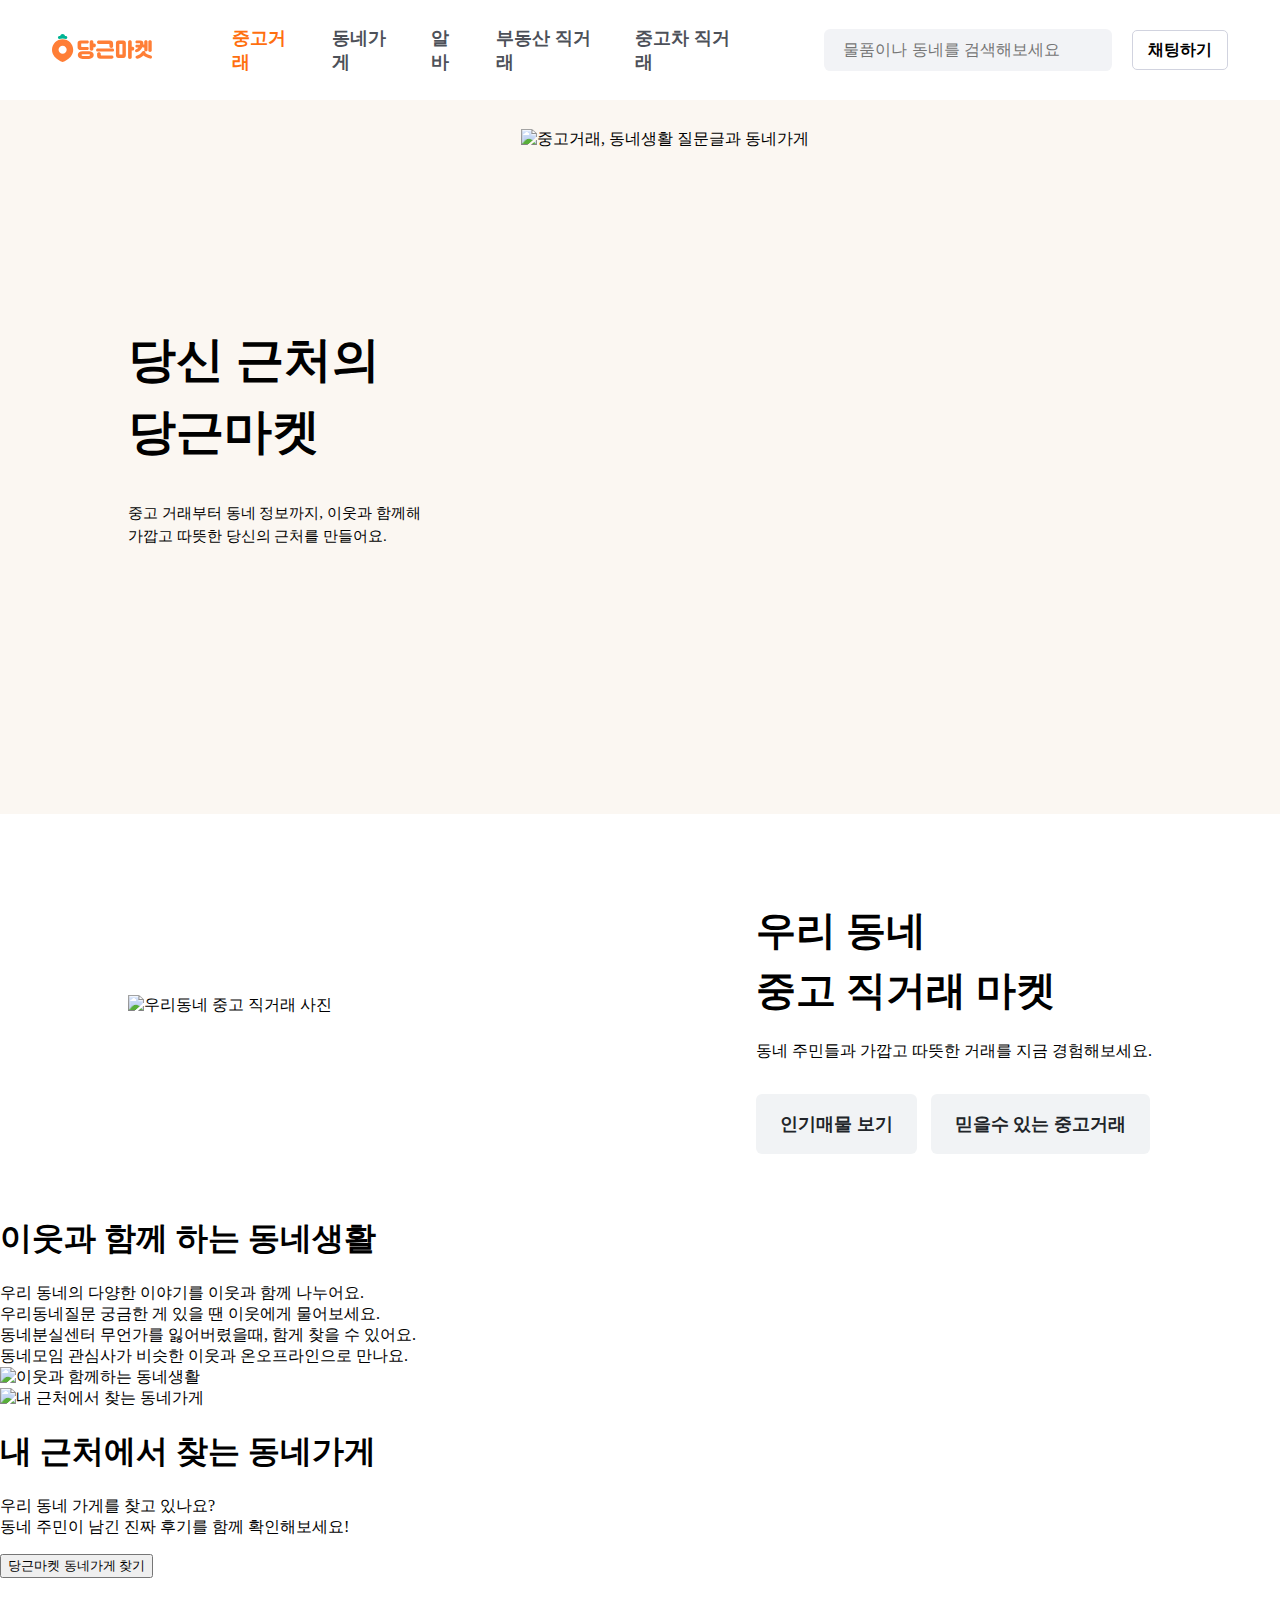
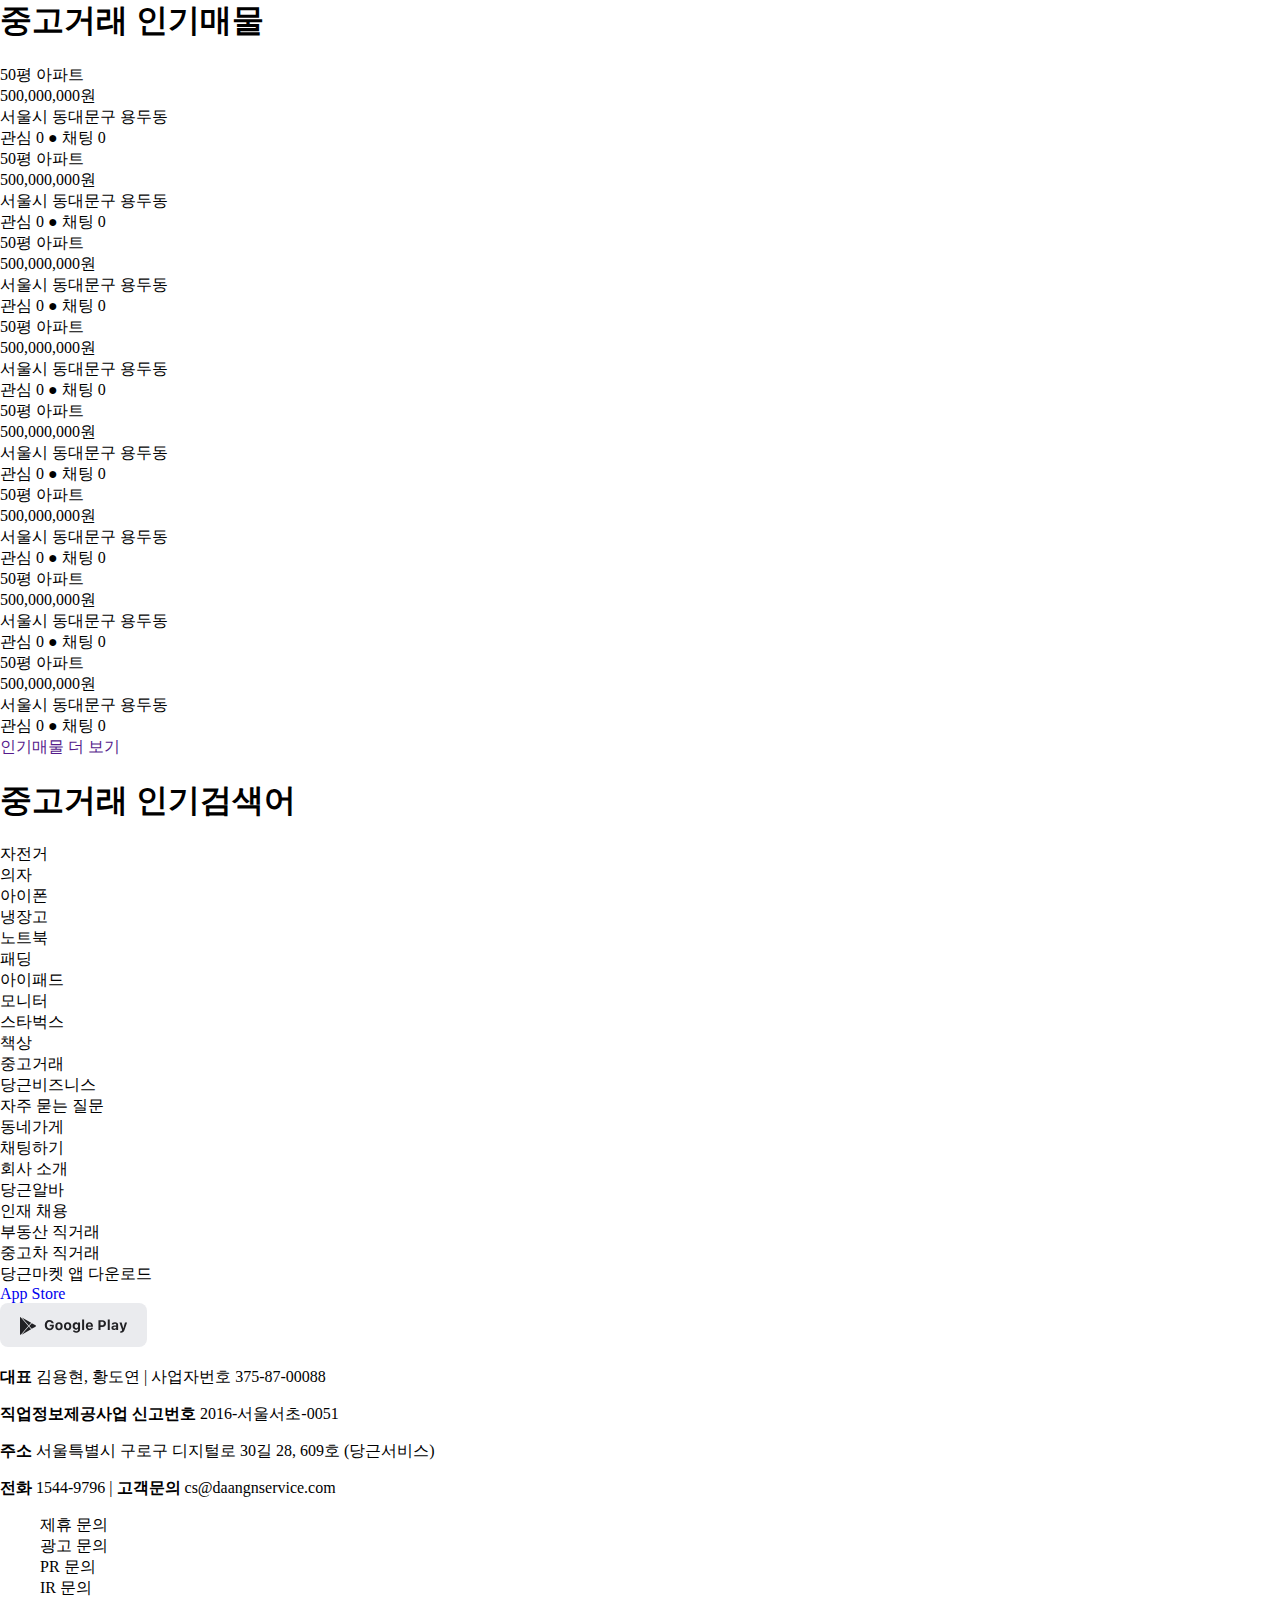
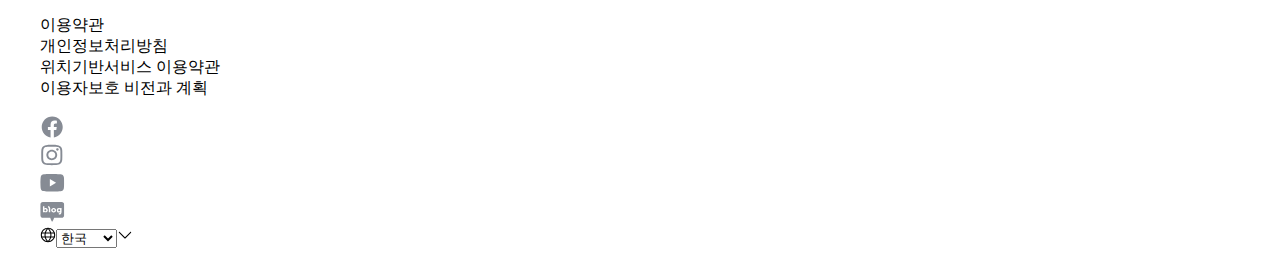
==== index.html @ e79197f7 "feat: revise header / add section 1,2" ====
<!DOCTYPE html>
<html lang="ko">
  <head>
    <meta charset="UTF-8" />
    <meta http-equiv="X-UA-Compatible" content="IE=edge" />
    <meta name="viewport" content="width=device-width, initial-scale=1.0" />
    <link rel="stylesheet" href="./style.css" />
    <link
      href="https://cdn.jsdelivr.net/npm/reset-css@5.0.1/reset.min.css"
      rel="stylesheet"
    />
    <script type="module" src="./main.js"></script>
    <title>Document</title>
  </head>
  <body>
    <!-- Header -->
    <header class="header">
      <div class="header__inner">
        <div class="header__left">
          <div class="header__logo">
            <a href="https://www.daangn.com/" class="main__logo">
              <svg
                width="100"
                height="28"
                viewBox="0 0 100 28"
                fill="none"
                xmlns="http://www.w3.org/2000/svg"
              >
                <path
                  d="M10.6241 5.1897C4.76013 5.1897 0 9.94831 0 15.8104C0 18.2759 0.845096 20.5345 2.24209 22.3276C2.34557 22.4655 2.4663 22.6035 2.56978 22.7414C2.74225 22.9311 2.89747 23.1207 3.08719 23.3104L3.10443 23.3276C5.13956 25.4828 7.70934 27.1207 10.6068 28C13.5043 27.1207 16.0741 25.4828 18.1092 23.3276L18.1264 23.3104C18.2989 23.1207 18.4714 22.9311 18.6439 22.7414C18.7646 22.6035 18.8681 22.4655 18.9715 22.3276C20.3685 20.5345 21.2136 18.2759 21.2136 15.8104C21.2309 9.93107 16.488 5.1897 10.6241 5.1897ZM10.6241 19.8621C8.38197 19.8621 6.57105 18.0518 6.57105 15.8104C6.57105 13.569 8.38197 11.7587 10.6241 11.7587C12.8662 11.7587 14.6771 13.569 14.6771 15.8104C14.6771 18.0518 12.8662 19.8621 10.6241 19.8621Z"
                  fill="#FF7E36"
                ></path>
                <path
                  d="M14.0743 4.96552C14.7814 4.81035 15.2988 4.18965 15.2988 3.44827C15.2988 2.58621 14.5917 1.87931 13.7293 1.87931C13.4879 1.87931 13.2637 1.93104 13.0567 2.03449C12.8325 0.879318 11.8322 0 10.6076 0C9.38312 0 8.3828 0.879318 8.1586 2.03449C7.95163 1.93104 7.72742 1.87931 7.48597 1.87931C6.62363 1.87931 5.9165 2.58621 5.9165 3.44827C5.9165 4.18965 6.45116 4.81035 7.14103 4.96552C8.22758 4.58621 9.38312 4.37931 10.5904 4.37931C11.7977 4.37931 12.9877 4.58621 14.0743 4.96552Z"
                  fill="#00B493"
                ></path>
                <path
                  d="M28.8191 15.9481H35.3211C36.1317 15.9481 36.7699 15.4654 36.7699 14.4654C36.7699 13.4654 36.1317 12.9826 35.3211 12.9826H29.6642C29.371 12.9826 29.1985 12.8102 29.1985 12.5344V9.98264C29.1985 9.70678 29.371 9.53437 29.6642 9.53437H35.3211C36.1317 9.53437 36.7699 9.0516 36.7699 8.0516C36.7699 7.0516 36.1317 6.56885 35.3211 6.56885H28.8191C26.6115 6.56885 25.5767 7.5516 25.5767 9.39643V13.1378C25.5767 14.9826 26.6115 15.9481 28.8191 15.9481Z"
                  fill="#FF7E36"
                ></path>
                <path
                  d="M36.9594 17.1379H30.5608C27.6806 17.1379 25.7834 18.7241 25.7834 21.0517C25.7834 23.3276 27.6806 24.9138 30.5608 24.9138H36.9594C39.8396 24.9138 41.754 23.3276 41.754 21.0517C41.754 18.7414 39.8396 17.1379 36.9594 17.1379ZM36.9594 21.9138H30.5608C29.8537 21.9138 29.4743 21.5345 29.4743 21.0517C29.4743 20.5345 29.8537 20.1379 30.5608 20.1379H36.9594C37.6665 20.1379 38.0632 20.5345 38.0632 21.0517C38.0632 21.5345 37.6493 21.9138 36.9594 21.9138Z"
                  fill="#FF7E36"
                ></path>
                <path
                  d="M42.3754 9.60339H41.3578V7.65512C41.3578 6.81029 40.6162 6.17236 39.5469 6.17236C38.4776 6.17236 37.7188 6.81029 37.7188 7.65512V15.2068C37.7188 16.0517 38.4776 16.6896 39.5469 16.6896C40.6162 16.6896 41.3578 16.0517 41.3578 15.2068V13.1551H42.3754C43.2032 13.1551 43.8586 12.431 43.8586 11.3965C43.8586 10.3965 43.2032 9.60339 42.3754 9.60339Z"
                  fill="#FF7E36"
                ></path>
                <path
                  d="M60.5189 17.6206H45.6693C44.807 17.6206 44.0999 17.0516 44.0999 15.9999C44.0999 15.0171 44.807 14.4137 45.6693 14.4137H60.5189C61.3812 14.4137 62.0883 15.0344 62.0883 15.9999C62.0883 17.0344 61.3812 17.6206 60.5189 17.6206ZM57.4662 12.3964V10.4654C57.4662 10.1206 57.2764 9.93092 56.9833 9.93092H46.6869C45.79 9.93092 45.0312 9.36194 45.0312 8.27574C45.0312 7.24125 45.79 6.56885 46.6869 6.56885H57.7766C59.9842 6.56885 61.1052 7.70678 61.1052 9.72402V12.3964C61.1052 13.2413 60.3636 13.8792 59.2943 13.8792C58.225 13.8792 57.4662 13.2413 57.4662 12.3964ZM48.7565 19.7068V20.9826C48.7565 21.2413 48.9462 21.4137 49.2394 21.4137H59.829C60.7258 21.4137 61.4847 21.9999 61.4847 23.0688C61.4847 24.1033 60.7258 24.724 59.829 24.724H48.4633C46.273 24.724 45.1002 23.793 45.1002 21.8102V19.7068C45.1002 18.8619 45.8418 18.224 46.9111 18.224C47.9804 18.224 48.7565 18.8619 48.7565 19.7068Z"
                  fill="#FF7E36"
                ></path>
                <path
                  d="M63.9343 21.362V9.12063C63.9343 7.44822 64.7794 6.56891 66.5214 6.56891H71.2642C73.0062 6.56891 73.8513 7.43098 73.8513 9.12063V21.362C73.8513 23.0344 73.0062 23.9137 71.2642 23.9137H66.5214C64.7967 23.9137 63.9343 23.0517 63.9343 21.362ZM70.4364 20.2068V10.293C70.4364 10.0517 70.3157 9.91373 70.0914 9.91373H67.7114C67.5044 9.91373 67.3664 10.0689 67.3664 10.293V20.2068C67.3664 20.4482 67.4872 20.5861 67.7114 20.5861H70.0914C70.3157 20.5861 70.4364 20.431 70.4364 20.2068ZM76.0934 23.3448V7.75856C76.0934 6.86201 76.8522 6.17236 77.9215 6.17236C78.9908 6.17236 79.7324 6.87925 79.7324 7.75856V12.862H80.75C81.5779 12.862 82.2332 13.6551 82.2332 14.6379C82.2332 15.7068 81.5779 16.4482 80.75 16.4482H79.7324V23.3448C79.7324 24.2413 78.9908 24.931 77.9215 24.931C76.8522 24.931 76.0934 24.2413 76.0934 23.3448Z"
                  fill="#FF7E36"
                ></path>
                <path
                  d="M91.5291 10.4136H92.2707V7.60331C92.2707 6.79296 92.9261 6.24124 93.9264 6.24124C94.9267 6.24124 95.5476 6.79296 95.5476 7.60331V15.9826C95.5476 16.793 94.9267 17.3447 93.9264 17.3447C92.9261 17.3447 92.2707 16.793 92.2707 15.9826V13.5171H91.5291C91.1324 13.5171 90.7702 13.3274 90.5288 12.9654C89.5285 15.1723 87.7693 16.9481 85.3202 18.0343C84.5269 18.3792 83.6818 18.155 83.2333 17.4136C82.7849 16.6723 83.0781 15.7067 83.768 15.4136C84.8718 14.9309 85.7859 14.2757 86.493 13.4309H84.7166C84.0439 13.4309 83.4403 13.0343 83.4403 12.1378C83.4403 11.3102 84.0267 10.8447 84.7166 10.8447H87.8383C87.9245 10.5343 88.0107 10.1895 88.0452 9.82744C88.0797 9.55158 87.9417 9.36193 87.683 9.36193H84.8201C84.0095 9.36193 83.4403 8.89641 83.4403 7.96537C83.4403 7.06882 84.0095 6.53434 84.8201 6.53434H88.3039C90.615 6.53434 91.6843 7.63779 91.3394 10.1205C91.3221 10.2068 91.3221 10.3102 91.3049 10.3964C91.3739 10.4137 91.4428 10.4136 91.5291 10.4136ZM98.0311 24.6033C95.8236 24.1378 93.1848 22.9309 91.4773 21.5516C89.8906 23.1205 87.7693 24.2757 85.5272 24.7067C84.7683 24.8619 83.8715 24.4998 83.5955 23.5688C83.3368 22.6723 83.7852 21.8619 84.5958 21.655C87.0449 21.0171 89.08 19.6033 90.0976 17.7067C90.408 17.1378 91.2704 16.7585 92.2362 17.0516C93.2538 17.3619 93.6677 18.3274 93.3572 18.9998L93.34 19.0343C94.7542 20.2067 96.8584 21.1205 98.928 21.5688C99.7213 21.7412 100.187 22.5516 99.9283 23.4654C99.6696 24.3792 98.8073 24.7585 98.0311 24.6033ZM96.3409 16.5688V7.5171C96.3409 6.70676 97.0136 6.15503 98.0484 6.15503C99.066 6.15503 99.7213 6.70676 99.7213 7.5171V16.5688C99.7213 17.3792 99.066 17.9309 98.0484 17.9309C97.0308 17.9309 96.3409 17.3792 96.3409 16.5688Z"
                  fill="#FF7E36"
                ></path>
              </svg>
            </a>
          </div>
          <nav class="header__menu">
            <ul class="nav__list">
              <li class="nav__item">
                <a href="https://www.daangn.com/" class="nav__link orange"
                  >중고거래</a
                >
              </li>
              <li class="nav__item">
                <a
                  href="https://www.daangn.com/kr/nearby-stores/"
                  class="nav__link"
                  >동네가게</a
                >
              </li>
              <li class="nav__item">
                <a href="https://www.daangn.com/kr/jobs/" class="nav__link"
                  >알바</a
                >
              </li>
              <li class="nav__item">
                <a href="https://www.daangn.com/kr/realty/" class="nav__link"
                  >부동산 직거래</a
                >
              </li>
              <li class="nav__item">
                <a href="https://www.daangn.com/kr/car/" class="nav__link"
                  >중고차 직거래</a
                >
              </li>
            </ul>
          </nav>
        </div>
        <div class="header__right">
          <!-- 모바일 버튼-->
          <button class="m__btn__search" type="button">
            <svg
              width="24"
              height="24"
              viewBox="0 0 24 24"
              fill="none"
              xmlns="http://www.w3.org/2000/svg"
            >
              <path
                fill-rule="evenodd"
                clip-rule="evenodd"
                d="M3.5999 10.5C3.5999 6.68926 6.68914 3.60002 10.4999 3.60002C14.3107 3.60002 17.3999 6.68926 17.3999 10.5C17.3999 14.3108 14.3107 17.4 10.4999 17.4C6.68914 17.4 3.5999 14.3108 3.5999 10.5ZM10.4999 2.40002C6.0264 2.40002 2.3999 6.02652 2.3999 10.5C2.3999 14.9735 6.0264 18.6 10.4999 18.6C12.5207 18.6 14.3687 17.86 15.7876 16.6362L20.5756 21.4243C20.81 21.6586 21.1899 21.6586 21.4242 21.4243C21.6585 21.19 21.6585 20.8101 21.4242 20.5758L16.6361 15.7877C17.8599 14.3688 18.5999 12.5208 18.5999 10.5C18.5999 6.02652 14.9734 2.40002 10.4999 2.40002Z"
                fill="#212124"
              ></path>
            </svg>
          </button>
          <button class="m__btn__more" type="button">
            <svg
              width="24"
              height="24"
              viewBox="0 0 24 24"
              fill="none"
              xmlns="http://www.w3.org/2000/svg"
            >
              <path
                fill-rule="evenodd"
                clip-rule="evenodd"
                d="M3 5.00002C3 4.66865 3.26863 4.40002 3.6 4.40002H20.4C20.7314 4.40002 21 4.66865 21 5.00002C21 5.3314 20.7314 5.60002 20.4 5.60002H3.6C3.26863 5.60002 3 5.3314 3 5.00002Z"
                fill="#212124"
              ></path>
              <path
                fill-rule="evenodd"
                clip-rule="evenodd"
                d="M3 12C3 11.6687 3.26863 11.4 3.6 11.4H20.4C20.7314 11.4 21 11.6687 21 12C21 12.3314 20.7314 12.6 20.4 12.6H3.6C3.26863 12.6 3 12.3314 3 12Z"
                fill="#212124"
              ></path>
              <path
                fill-rule="evenodd"
                clip-rule="evenodd"
                d="M3 19C3 18.6687 3.26863 18.4 3.6 18.4H20.4C20.7314 18.4 21 18.6687 21 19C21 19.3314 20.7314 19.6 20.4 19.6H3.6C3.26863 19.6 3 19.3314 3 19Z"
                fill="#212124"
              ></path>
            </svg>
          </button>

          <input
            type="text"
            class="search__text"
            placeholder="물품이나 동네를 검색해보세요"
          />
          <button type="button" class="btn__chat">채팅하기</button>
        </div>
      </div>
    </header>

    <!-- Section -->
    <section class="section__top">
      <div class="top__inner">
        <h1 class="top__title">
          당신 근처의
          <br />
          당근마켓
        </h1>
        <p class="top__text">
          중고 거래부터 동네 정보까지, 이웃과 함께해
          <br />
          가깝고 따뜻한 당신의 근처를 만들어요.
        </p>

        <img
          srcset="
            https://d1unjqcospf8gs.cloudfront.net/assets/home/main/3x/image-top-d6869a79bc4cb58ea59aa5a408decfdf4a4ba60ac639837081da12861083cdbb.webp
          "
          class="top__img"
          alt="중고거래, 동네생활 질문글과 동네가게"
          src="https://d1unjqcospf8gs.cloudfront.net/assets/home/main/3x/image-top-68ba12f0da7b5af9a574ed92ca8b3a9c0068db176b566dd374ee50359693358b.png"
        />
      </div>
    </section>
    <section class="section__middle1">
      <div class="middle1__inner">
        <div class="middle1__photo">
          <img
            srcset="
              https://d1unjqcospf8gs.cloudfront.net/assets/home/main/3x/image-1-cc678e9a217b96f5cb459f7f0684f5ba67706f9889801618b8cf879fbc2c0ea7.webp
            "
            class="middle1__img"
            alt="우리동네 중고 직거래 사진"
            src="https://d1unjqcospf8gs.cloudfront.net/assets/home/main/3x/image-1-39ac203e8922f615aa3843337871cb654b81269e872494128bf08236157c5f6a.png"
          />
        </div>
        <div class="middle1__content">
          <h1 class="middle1__title">
            우리 동네
            <br />
            중고 직거래 마켓
          </h1>
          <p class="middle1__text">
            동네 주민들과 가깝고 따뜻한 거래를 지금 경험해보세요.
          </p>
          <div class="middle1__btns">
            <a
              href="https://www.daangn.com/hot_articles"
              class="btn__popular"
              type="button"
              >인기매물 보기</a
            >
            <a
              href="https://www.daangn.com/trust"
              class="btn__trust"
              type="button"
            >
              믿을수 있는 중고거래
            </a>
          </div>
        </div>
      </div>
    </section>
    <section class="section_middle2">
      <div class="text">
        <h1>이웃과 함께 하는 동네생활</h1>
        <span>우리 동네의 다양한 이야기를 이웃과 함께 나누어요.</span>
        <div class="story">
          <nav class="story_list">
            <li>
              <div class="icon-story icon-story-01"></div>
              <span class="title">우리동네질문</span>
              <span class="main">궁금한 게 있을 땐 이웃에게 물어보세요.</span>
            </li>
            <li>
              <div class="icon-story icon-story-02"></div>
              <span class="title">동네분실센터</span>
              <span class="main"
                >무언가를 잃어버렸을때, 함게 찾을 수 있어요.</span
              >
            </li>
            <li>
              <div class="icon-story icon-story-03"></div>
              <span class="title">동네모임</span>
              <span class="main"
                >관심사가 비슷한 이웃과 온오프라인으로 만나요.</span
              >
            </li>
          </nav>
        </div>
      </div>
      <div class="photo">
        <img
          srcset="
            https://d1unjqcospf8gs.cloudfront.net/assets/home/main/3x/image-2-91a2286453bdf82dea16a7f0ee4ceb9dd325eae0e5a2a9967ba72c344bf8f2fc.webp
          "
          class="home-main-image-02"
          loading="lazy"
          alt="이웃과 함께하는 동네생활"
          src="https://d1unjqcospf8gs.cloudfront.net/assets/home/main/3x/image-2-f286322ab98acedf914a05bf77e84c67dcb897c8ccb543e66f6afea9d366d06d.png"
        />
      </div>
    </section>
    <section class="section_bottom">
      <div class="photo">
        <img
          srcset="
            https://d1unjqcospf8gs.cloudfront.net/assets/home/main/3x/image-3-5fd6fb61d603ab919a45566b2ea6b505c83a93ec218f34ddcd5cb482543e2317.webp
          "
          class="home-main-image-03"
          loading="lazy"
          alt="내 근처에서 찾는 동네가게"
          src="https://d1unjqcospf8gs.cloudfront.net/assets/home/main/3x/image-3-0c8b631ac2294ac5a3b3e7a3a5580c3e68a3303ad2aded1e84aa57a2e1442786.png"
        />
      </div>
      <div class="text">
        <h1>내 근처에서 찾는 동네가게</h1>
        <p>
          우리 동네 가게를 찾고 있나요?<br />
          동네 주민이 남긴 진짜 후기를 함께 확인해보세요!
        </p>
        <button class="search_market">당근마켓 동네가게 찾기</button>
      </div>
    </section>
    <section class="fav_item">
      <h1>중고거래 인기매물</h1>
      <div class="items">
        <article class="item">
          <div class="photo"></div>
          <div class="title">50평 아파트</div>
          <div class="price">500,000,000원</div>
          <div class="loation">서울시 동대문구 용두동</div>
          <div class="emotion">
            <span>관심 0 ● 채팅 0</span>
          </div>
        </article>
        <article class="item">
          <div class="photo"></div>
          <div class="title">50평 아파트</div>
          <div class="price">500,000,000원</div>
          <div class="loation">서울시 동대문구 용두동</div>
          <div class="emotion">
            <span>관심 0 ● 채팅 0</span>
          </div>
        </article>
        <article class="item">
          <div class="photo"></div>
          <div class="title">50평 아파트</div>
          <div class="price">500,000,000원</div>
          <div class="loation">서울시 동대문구 용두동</div>
          <div class="emotion">
            <span>관심 0 ● 채팅 0</span>
          </div>
        </article>
        <article class="item">
          <div class="photo"></div>
          <div class="title">50평 아파트</div>
          <div class="price">500,000,000원</div>
          <div class="loation">서울시 동대문구 용두동</div>
          <div class="emotion">
            <span>관심 0 ● 채팅 0</span>
          </div>
        </article>
        <article class="item">
          <div class="photo"></div>
          <div class="title">50평 아파트</div>
          <div class="price">500,000,000원</div>
          <div class="loation">서울시 동대문구 용두동</div>
          <div class="emotion">
            <span>관심 0 ● 채팅 0</span>
          </div>
        </article>
        <article class="item">
          <div class="photo"></div>
          <div class="title">50평 아파트</div>
          <div class="price">500,000,000원</div>
          <div class="loation">서울시 동대문구 용두동</div>
          <div class="emotion">
            <span>관심 0 ● 채팅 0</span>
          </div>
        </article>
        <article class="item">
          <div class="photo"></div>
          <div class="title">50평 아파트</div>
          <div class="price">500,000,000원</div>
          <div class="loation">서울시 동대문구 용두동</div>
          <div class="emotion">
            <span>관심 0 ● 채팅 0</span>
          </div>
        </article>
        <article class="item">
          <div class="photo"></div>
          <div class="title">50평 아파트</div>
          <div class="price">500,000,000원</div>
          <div class="loation">서울시 동대문구 용두동</div>
          <div class="emotion">
            <span>관심 0 ● 채팅 0</span>
          </div>
        </article>
      </div>
      <a href="">인기매물 더 보기</a>
    </section>
    <section class="fav_search">
      <h1>중고거래 인기검색어</h1>
      <nav>
        <li>자전거</li>
        <li>의자</li>
        <li>아이폰</li>
        <li>냉장고</li>
        <li>노트북</li>
        <li>패딩</li>
        <li>아이패드</li>
        <li>모니터</li>
        <li>스타벅스</li>
        <li>책상</li>
      </nav>
    </section>

    <footer class="etce">
      <div class="othermenus">
        <nav class="menu">
          <li>중고거래</li>
          <li>당근비즈니스</li>
          <li>자주 묻는 질문</li>
          <li>동네가게</li>
          <li>채팅하기</li>
          <li>회사 소개</li>
          <li>당근알바</li>
          <li>인재 채용</li>
          <li>부동산 직거래</li>
          <li>중고차 직거래</li>
        </nav>
      </div>
      <div class="download">
        <span>당근마켓 앱 다운로드</span>
        <div class="download_logo">
          <a
            class="ac-gf-directory-column-section-link"
            href="/kr/app-store/"
            data-analytics-title="app store"
            >App&nbsp;Store</a
          >
          <a
            href="https://play.google.com/store/apps/details?id=com.towneers.www&amp;hl=ko"
            target="_blank"
            class="_1trxeqs4 _1trxeqso"
          >
            <div class="_1trxeqs8">
              <svg
                width="147"
                height="44"
                viewBox="0 0 147 44"
                fill="none"
                xmlns="http://www.w3.org/2000/svg"
              >
                <rect width="147" height="44" rx="8" fill="#EAEBEE"></rect>
                <path
                  d="M44.756 22.044V22.058C44.756 25.278 46.562 27.252 49.488 27.252C52.19 27.252 53.87 25.614 53.87 22.996V21.736H49.726V23.248H51.854V23.43C51.812 24.676 50.874 25.502 49.53 25.502C47.892 25.502 46.87 24.186 46.87 22.044V22.03C46.87 19.93 47.85 18.628 49.446 18.628C50.594 18.628 51.434 19.216 51.714 20.196L51.728 20.266H53.786L53.772 20.196C53.478 18.222 51.77 16.878 49.446 16.878C46.576 16.878 44.756 18.88 44.756 22.044ZM55.2667 23.22V23.234C55.2667 25.684 56.6667 27.154 58.9767 27.154C61.3007 27.154 62.6867 25.698 62.6867 23.234V23.22C62.6867 20.798 61.2727 19.314 58.9767 19.314C56.6807 19.314 55.2667 20.798 55.2667 23.22ZM57.3107 23.234V23.22C57.3107 21.75 57.9127 20.868 58.9767 20.868C60.0267 20.868 60.6427 21.75 60.6427 23.22V23.234C60.6427 24.718 60.0407 25.586 58.9767 25.586C57.9127 25.586 57.3107 24.718 57.3107 23.234ZM63.9484 23.22V23.234C63.9484 25.684 65.3484 27.154 67.6584 27.154C69.9824 27.154 71.3684 25.698 71.3684 23.234V23.22C71.3684 20.798 69.9544 19.314 67.6584 19.314C65.3624 19.314 63.9484 20.798 63.9484 23.22ZM65.9924 23.234V23.22C65.9924 21.75 66.5944 20.868 67.6584 20.868C68.7084 20.868 69.3244 21.75 69.3244 23.22V23.234C69.3244 24.718 68.7224 25.586 67.6584 25.586C66.5944 25.586 65.9924 24.718 65.9924 23.234ZM72.616 23.052V23.066C72.616 25.208 73.778 26.678 75.668 26.678C76.718 26.678 77.516 26.244 77.922 25.446H78.048V26.846C78.048 27.728 77.432 28.218 76.368 28.218C75.472 28.218 74.954 27.924 74.842 27.49V27.462H72.868V27.49C73.022 28.778 74.24 29.646 76.326 29.646C78.594 29.646 80.036 28.526 80.036 26.762V19.468H78.048V20.7H77.95C77.544 19.86 76.732 19.356 75.71 19.356C73.778 19.356 72.616 20.84 72.616 23.052ZM74.66 23.066V23.052C74.66 21.806 75.276 20.966 76.354 20.966C77.418 20.966 78.076 21.806 78.076 23.052V23.066C78.076 24.298 77.432 25.138 76.354 25.138C75.262 25.138 74.66 24.298 74.66 23.066ZM82.1148 16.598V27H84.1168V16.598H82.1148ZM89.4917 27.154C91.6897 27.154 92.6557 25.88 92.8937 24.942L92.9077 24.872H91.0457L91.0317 24.914C90.8917 25.208 90.4017 25.67 89.5337 25.67C88.4697 25.67 87.8117 24.942 87.7837 23.71H92.9637V23.094C92.9637 20.812 91.6057 19.314 89.4077 19.314C87.2097 19.314 85.8097 20.84 85.8097 23.234V23.248C85.8097 25.656 87.1957 27.154 89.4917 27.154ZM87.8117 22.464C87.9237 21.4 88.5677 20.812 89.4357 20.812C90.3037 20.812 90.9337 21.372 91.0457 22.464H87.8117ZM102.53 17.13H98.4556V27H100.528V23.892H102.53C104.602 23.892 106.002 22.548 106.002 20.518V20.504C106.002 18.474 104.602 17.13 102.53 17.13ZM100.528 22.282V18.768H102.026C103.202 18.768 103.902 19.384 103.902 20.518V20.532C103.902 21.652 103.202 22.282 102.026 22.282H100.528ZM107.763 16.598V27H109.765V16.598H107.763ZM113.88 27.112C114.86 27.112 115.658 26.692 116.036 26.006H116.162V27H118.136V21.862C118.136 20.252 117.002 19.314 115 19.314C113.11 19.314 111.864 20.182 111.71 21.498V21.568H113.544L113.558 21.54C113.726 21.092 114.174 20.84 114.902 20.84C115.714 20.84 116.162 21.204 116.162 21.862V22.478L114.342 22.59C112.466 22.702 111.43 23.486 111.43 24.844V24.858C111.43 26.23 112.438 27.112 113.88 27.112ZM113.376 24.732V24.718C113.376 24.172 113.782 23.85 114.65 23.794L116.162 23.71V24.256C116.162 25.054 115.476 25.656 114.552 25.656C113.852 25.656 113.376 25.306 113.376 24.732ZM121.662 19.468H119.464L122.11 27L122.04 27.294C121.9 27.882 121.494 28.148 120.78 28.148C120.598 28.148 120.402 28.148 120.262 28.134V29.632C120.5 29.646 120.752 29.66 120.976 29.66C122.838 29.66 123.832 28.988 124.504 26.986L127.066 19.468H124.952L123.384 25.18H123.244L121.662 19.468Z"
                  fill="#212124"
                ></path>
                <path
                  fill-rule="evenodd"
                  clip-rule="evenodd"
                  d="M20.5227 32C20.2061 31.9138 20 31.596 20 31.1044V14.8742C20 14.4188 20.1745 14.1117 20.4511 14L28.3418 23.0448L20.5227 32ZM21.6089 31.6555L31.1069 26.2143L28.7935 23.5626L21.6089 31.6555ZM31.1723 19.8032L21.8067 14.4366L28.8072 22.5119L31.1723 19.8032ZM31.8077 20.1673L35.4766 22.2696C36.1713 22.6677 36.1776 23.3093 35.4766 23.7109L31.7149 25.866L29.2613 23.0357L31.8077 20.1673Z"
                  fill="#212124"
                ></path>
              </svg></div
          ></a>
        </div>
      </div>
    </footer>
    <footer class="info">
      <div class="company_info">
        <div class="tel">
          <p>
            <b>대표</b>
            김용현, 황도연 | 사업자번호 375-87-00088
          </p>
          <p>
            <b>직업정보제공사업 신고번호</b>
            2016-서울서초-0051
          </p>
          <p>
            <b>주소</b>
            서울특별시 구로구 디지털로 30길 28, 609호 (당근서비스)
          </p>
          <p>
            <b>전화</b>
            1544-9796 |
            <b>고객문의</b>
            cs@daangnservice.com
          </p>
        </div>
        <ul class="question">
          <li>제휴 문의</li>
          <li>광고 문의</li>
          <li>PR 문의</li>
          <li>IR 문의</li>
        </ul>
        <ul class="law">
          <li>이용약관</li>
          <li>개인정보처리방침</li>
          <li>위치기반서비스 이용약관</li>
          <li>이용자보호 비전과 계획</li>
        </ul>
      </div>
      <div class="icon">
        <ul class="logo_icon">
          <li>
            <a
              aria-label="facebook"
              href="https://www.facebook.com/daangn"
              target="_blank"
              class="_1trxeqsl _1trxeqso"
              ><svg
                width="25"
                height="24"
                viewBox="0 0 25 24"
                fill="none"
                xmlns="http://www.w3.org/2000/svg"
              >
                <path
                  d="M22.7158 12.0458C22.7158 6.21012 18.0165 1.48242 12.2158 1.48242C6.41515 1.48242 1.71582 6.21012 1.71582 12.0458C1.71582 17.3181 5.55649 21.689 10.5732 22.4824V15.0974H7.90382V12.0458H10.5732V9.71716C10.5732 7.06928 12.1412 5.60918 14.5398 5.60918C15.6878 5.60918 16.8918 5.81575 16.8918 5.81575V8.412H15.5665C14.2645 8.412 13.8538 9.22421 13.8538 10.0599V12.0411H16.7658L16.2992 15.0927H13.8538V22.473C18.8752 21.6843 22.7158 17.3181 22.7158 12.0458Z"
                  fill="#868B94"
                ></path></svg
            ></a>
          </li>
          <li>
            <a
              aria-label="instagram"
              href="https://www.instagram.com/daangnmarket/"
              target="_blank"
              class="_1trxeqsl _1trxeqso"
              ><svg
                width="25"
                height="24"
                viewBox="0 0 25 24"
                fill="none"
                xmlns="http://www.w3.org/2000/svg"
              >
                <path
                  d="M11.7928 3.67695C14.6079 3.67695 14.9413 3.68727 16.053 3.73611C17.081 3.78129 17.6392 3.94668 18.0107 4.08567C18.5028 4.26984 18.854 4.48988 19.223 4.84513C19.5919 5.20037 19.8204 5.53861 20.0116 6.01245C20.156 6.37024 20.3277 6.9078 20.3746 7.8976C20.4253 8.96817 20.4361 9.28924 20.4361 12.0001C20.4361 14.7109 20.4253 15.0319 20.3746 16.1025C20.3277 17.0923 20.156 17.6299 20.0116 17.9877C19.8204 18.4615 19.5919 18.7997 19.223 19.155C18.854 19.5102 18.5028 19.7303 18.0107 19.9144C17.6392 20.0534 17.081 20.2188 16.053 20.264C14.9415 20.3128 14.6081 20.3232 11.7928 20.3232C8.97759 20.3232 8.64417 20.3128 7.53264 20.264C6.50472 20.2188 5.94648 20.0534 5.57498 19.9144C5.08287 19.7303 4.73162 19.5102 4.36271 19.155C3.99381 18.7997 3.76531 18.4615 3.57409 17.9877C3.42971 17.6299 3.25796 17.0923 3.21105 16.1025C3.16032 15.0319 3.14961 14.7109 3.14961 12.0001C3.14961 9.28924 3.16032 8.96817 3.21105 7.89764C3.25796 6.9078 3.42971 6.37024 3.57409 6.01245C3.76531 5.53861 3.99381 5.20037 4.36271 4.84513C4.73162 4.48988 5.08287 4.26984 5.57498 4.08567C5.94648 3.94668 6.50472 3.78129 7.5326 3.73611C8.64434 3.68727 8.97776 3.67695 11.7928 3.67695ZM11.7928 1.84766C8.92955 1.84766 8.57056 1.85934 7.44605 1.90875C6.32384 1.95808 5.55749 2.12968 4.88684 2.38066C4.19356 2.64011 3.60561 2.98726 3.0195 3.55166C2.43339 4.11606 2.0729 4.68223 1.80347 5.34984C1.54282 5.99565 1.36463 6.73362 1.3134 7.81426C1.26209 8.89708 1.25 9.24282 1.25 12.0001C1.25 14.7573 1.26209 15.103 1.3134 16.1859C1.36463 17.2665 1.54282 18.0045 1.80347 18.6503C2.0729 19.3178 2.43339 19.8841 3.0195 20.4485C3.60561 21.0129 4.19356 21.36 4.88684 21.6195C5.55749 21.8704 6.32384 22.042 7.44605 22.0914C8.57056 22.1408 8.92955 22.1524 11.7928 22.1524C14.6561 22.1524 15.0152 22.1408 16.1396 22.0914C17.2618 22.042 18.0282 21.8704 18.6988 21.6195C19.3921 21.36 19.9801 21.0129 20.5662 20.4485C21.1523 19.8841 21.5128 19.3179 21.7822 18.6503C22.0428 18.0045 22.221 17.2665 22.2723 16.1859C22.3236 15.103 22.3357 14.7573 22.3357 12.0001C22.3357 9.24282 22.3236 8.89708 22.2723 7.81426C22.221 6.73362 22.0428 5.99565 21.7822 5.34984C21.5128 4.68223 21.1523 4.11606 20.5662 3.55166C19.9801 2.98726 19.3921 2.64011 18.6988 2.38066C18.0282 2.12968 17.2618 1.95808 16.1396 1.90875C15.0152 1.85934 14.6561 1.84766 11.7928 1.84766ZM11.7928 6.78666C8.80283 6.78666 6.37892 9.12079 6.37892 12.0001C6.37892 14.8793 8.80283 17.2135 11.7928 17.2135C14.7828 17.2135 17.2068 14.8793 17.2068 12.0001C17.2068 9.12079 14.7828 6.78666 11.7928 6.78666ZM11.7928 15.3842C9.85196 15.3842 8.27853 13.869 8.27853 12.0001C8.27853 10.1311 9.85196 8.61591 11.7928 8.61591C13.7337 8.61591 15.3071 10.1311 15.3071 12.0001C15.3071 13.869 13.7337 15.3842 11.7928 15.3842ZM18.6858 6.58068C18.6858 7.25353 18.1194 7.79899 17.4206 7.79899C16.7219 7.79899 16.1555 7.25353 16.1555 6.58068C16.1555 5.90784 16.7219 5.36242 17.4206 5.36242C18.1194 5.36242 18.6858 5.90784 18.6858 6.58068Z"
                  fill="#868B94"
                ></path></svg
            ></a>
          </li>

          <li>
            <a
              aria-label="youtube"
              href="https://www.youtube.com/channel/UC8tsBsQBuF7QybxgLmStihA"
              target="_blank"
              class="_1trxeqsl _1trxeqso"
              ><svg
                width="25"
                height="24"
                viewBox="0 0 25 24"
                fill="none"
                xmlns="http://www.w3.org/2000/svg"
              >
                <g clip-path="url(#clip0_1492_32246)">
                  <path
                    fill-rule="evenodd"
                    clip-rule="evenodd"
                    d="M21.6404 3.5339C22.6684 3.82139 23.4789 4.66332 23.7557 5.73112C24.2697 7.68193 24.2499 11.7478 24.2499 11.7478C24.2499 11.7478 24.2499 15.7932 23.7557 17.744C23.4789 18.8118 22.6684 19.6537 21.6404 19.9412C19.7623 20.4545 12.2499 20.4545 12.2499 20.4545C12.2499 20.4545 4.75739 20.4545 2.85954 19.9206C1.83154 19.6332 1.021 18.7912 0.744232 17.7234C0.25 15.7932 0.25 11.7273 0.25 11.7273C0.25 11.7273 0.25 7.68193 0.744232 5.73112C1.021 4.66332 1.85131 3.80086 2.85954 3.51337C4.73763 3 12.2499 3 12.2499 3C12.2499 3 19.7623 3 21.6404 3.5339ZM9.85784 7.99009L16.1049 11.7274L9.85784 15.4647V7.99009Z"
                    fill="#868B94"
                  ></path>
                </g>
                <defs>
                  <clipPath id="clip0_1492_32246">
                    <rect
                      width="24"
                      height="24"
                      fill="white"
                      transform="translate(0.25)"
                    ></rect>
                  </clipPath>
                </defs></svg
            ></a>
          </li>
          <li>
            <a
              aria-label="blog"
              href="https://blog.naver.com/daangn"
              target="_blank"
              class="_1trxeqsl _1trxeqso"
              ><svg
                width="25"
                height="24"
                viewBox="0 0 25 24"
                fill="none"
                xmlns="http://www.w3.org/2000/svg"
              >
                <g clip-path="url(#clip0_1492_32254)">
                  <path
                    fill-rule="evenodd"
                    clip-rule="evenodd"
                    d="M2.86619 3H21.6338C23.0736 3 24.2515 4.17222 24.25 5.60362V16.1668C24.25 17.5982 23.0736 18.7704 21.6338 18.7704H14.2351C14.2351 18.7704 12.6961 22.6376 12.1768 22.6376C11.6588 22.6376 10.2353 18.7704 10.2353 18.7704H2.86619C1.42788 18.7704 0.25 17.5982 0.25 16.1668V5.60362C0.25 4.17222 1.42788 3 2.86619 3ZM5.66291 13.3438C6.2844 13.3438 6.85411 13.1685 7.22552 12.7518C7.59842 12.335 7.78191 11.9404 7.78191 11.2512C7.78191 10.6179 7.54959 10.0451 7.23292 9.67987C6.91477 9.31318 6.38355 8.99509 5.87303 9.01276C5.2767 9.03191 4.77062 9.14236 4.38885 9.46633H4.37109V7.12779H2.96237V13.2436H4.37109V12.9462H4.38885C4.6922 13.1759 5.10209 13.3438 5.66291 13.3438ZM8.81329 13.2893H10.2501V9.55175C10.1332 7.12337 8.11929 7.00115 8.11929 7.00115V8.51649C8.11929 8.51649 8.81329 8.63135 8.81329 9.50462V13.2893ZM15.3612 12.8622C15.5935 12.6472 15.7681 12.4028 15.8894 12.1289C16.0093 11.8564 16.0685 11.5663 16.0714 11.2585C16.0714 10.9507 16.0108 10.6606 15.8909 10.3867C15.7696 10.1128 15.595 9.86836 15.3626 9.65336C15.1333 9.4413 14.8714 9.27784 14.5754 9.16444C14.278 9.05105 13.9658 8.99509 13.6358 8.99509C13.3117 8.99509 13.0039 9.05105 12.7109 9.16444C12.4179 9.27784 12.156 9.43983 11.9237 9.65336C11.6855 9.8772 11.5064 10.1246 11.3836 10.3956C11.2608 10.6665 11.2001 10.9552 11.2001 11.2585C11.2001 11.5619 11.2608 11.8505 11.3821 12.12C11.5049 12.391 11.684 12.6384 11.9222 12.8622C12.1531 13.0743 12.415 13.2378 12.7095 13.3511C13.0024 13.4645 13.3102 13.522 13.6343 13.522C13.9643 13.522 14.278 13.4645 14.5739 13.3511C14.8714 13.2378 15.1333 13.0743 15.3612 12.8622ZM20.8525 14.921C21.3349 14.4659 21.5391 13.8106 21.5391 12.7371V9.0378H20.1393V9.37503H20.1215C19.7812 9.06578 19.4334 8.93324 18.88 8.93324C18.2629 8.93324 17.7228 9.13794 17.3455 9.57678C16.9667 10.0142 16.7773 10.6076 16.7773 11.3528C16.7773 12.0184 16.946 12.5486 17.2863 12.9447C17.6252 13.3408 18.1268 13.5529 18.7054 13.5529C19.3298 13.5529 19.7989 13.3924 20.12 12.9506H20.1378V13.2348C20.1393 13.9741 19.3506 14.3496 18.7779 14.2922V15.4025C19.4645 15.4997 20.2798 15.4614 20.8525 14.921ZM12.9462 10.5489C13.1356 10.356 13.365 10.2603 13.6328 10.2603C13.9051 10.2603 14.1374 10.356 14.3313 10.5489C14.5251 10.7418 14.6213 10.976 14.6213 11.2499C14.6213 11.5238 14.5251 11.7579 14.3313 11.9508C14.1374 12.1423 13.9051 12.2395 13.6328 12.2395C13.365 12.2395 13.1356 12.1438 12.9462 11.9508C12.7568 11.7579 12.6606 11.5252 12.6606 11.2499C12.6606 10.976 12.7553 10.7418 12.9462 10.5489ZM4.64057 10.5577C4.82998 10.3662 5.05934 10.269 5.32717 10.269C5.59945 10.269 5.83177 10.3648 6.02561 10.5577C6.21946 10.7506 6.31564 10.9847 6.31564 11.2587C6.31564 11.534 6.21946 11.7667 6.02561 11.9596C5.83177 12.1525 5.59945 12.2497 5.32717 12.2497C5.05934 12.2497 4.83146 12.1525 4.64057 11.9596C4.44968 11.7667 4.35498 11.5326 4.35498 11.2587C4.35498 10.9847 4.44968 10.7506 4.64057 10.5577ZM19.1714 10.269C18.9036 10.269 18.6742 10.3662 18.4833 10.5577C18.2939 10.7506 18.1978 10.9847 18.1978 11.2587C18.1978 11.5326 18.2939 11.7667 18.4833 11.9596C18.6742 12.1525 18.9036 12.2497 19.1714 12.2497C19.4422 12.2497 19.676 12.1525 19.8699 11.9596C20.0637 11.7667 20.1599 11.534 20.1599 11.2587C20.1599 10.9847 20.0622 10.7506 19.8699 10.5577C19.676 10.3648 19.4437 10.269 19.1714 10.269Z"
                    fill="#868B94"
                  ></path>
                </g>
                <defs>
                  <clipPath id="clip0_1492_32254">
                    <rect
                      width="24"
                      height="24"
                      fill="white"
                      transform="translate(0.25)"
                    ></rect>
                  </clipPath>
                </defs></svg
            ></a>
          </li>
          <li>
            <label class="_1trxeqsm" for="label-select-nation"
              ><svg
                viewBox="0 0 24 24"
                fill="none"
                xmlns="http://www.w3.org/2000/svg"
                data-karrot-ui-icon="true"
                width="16"
                height="16"
              >
                <path
                  fill-rule="evenodd"
                  clip-rule="evenodd"
                  d="M12 2.8002C6.91893 2.8002 2.79995 6.91918 2.79995 12.0002C2.79995 17.0812 6.91893 21.2002 12 21.2002C17.081 21.2002 21.2 17.0812 21.2 12.0002C21.2 6.91918 17.081 2.8002 12 2.8002ZM1.19995 12.0002C1.19995 6.03552 6.03528 1.2002 12 1.2002C17.9646 1.2002 22.8 6.03552 22.8 12.0002C22.8 17.9649 17.9646 22.8002 12 22.8002C6.03528 22.8002 1.19995 17.9649 1.19995 12.0002Z"
                  fill="currentColor"
                ></path>
                <path
                  fill-rule="evenodd"
                  clip-rule="evenodd"
                  d="M11.4618 22.5921C5.2144 16.9126 5.2144 7.08767 11.4618 1.4082L12.5381 2.59211C6.98897 7.63676 6.98897 16.3636 12.5381 21.4082L11.4618 22.5921Z"
                  fill="currentColor"
                ></path>
                <path
                  fill-rule="evenodd"
                  clip-rule="evenodd"
                  d="M12.5381 22.5921C18.7855 16.9126 18.7855 7.08767 12.5381 1.4082L11.4618 2.59211C17.0109 7.63676 17.0109 16.3636 11.4618 21.4082L12.5381 22.5921Z"
                  fill="currentColor"
                ></path>
                <path
                  fill-rule="evenodd"
                  clip-rule="evenodd"
                  d="M1.69995 9.0002C1.69995 8.55837 2.05812 8.2002 2.49995 8.2002H21.5C21.9418 8.2002 22.2999 8.55837 22.2999 9.0002C22.2999 9.44202 21.9418 9.8002 21.5 9.8002H2.49995C2.05812 9.8002 1.69995 9.44202 1.69995 9.0002Z"
                  fill="currentColor"
                ></path>
                <path
                  fill-rule="evenodd"
                  clip-rule="evenodd"
                  d="M1.69995 15.0002C1.69995 14.5584 2.05812 14.2002 2.49995 14.2002H21.5C21.9418 14.2002 22.2999 14.5584 22.2999 15.0002C22.2999 15.442 21.9418 15.8002 21.5 15.8002H2.49995C2.05812 15.8002 1.69995 15.442 1.69995 15.0002Z"
                  fill="currentColor"
                ></path></svg
              ><select id="label-select-nation" class="_1trxeqsn">
                <option value="kr" selected="">한국</option>
                <option value="https://uk.karrotmarket.com">영국</option>
                <option value="https://ca.karrotmarket.com">캐나다</option>
                <option value="https://us.karrotmarket.com">미국</option>
                <option value="https://jp.karrotmarket.com">
                  일본
                </option></select
              ><svg
                viewBox="0 0 24 24"
                fill="none"
                xmlns="http://www.w3.org/2000/svg"
                data-karrot-ui-icon="true"
                width="16"
                height="16"
              >
                <path
                  fill-rule="evenodd"
                  clip-rule="evenodd"
                  d="M2.93427 7.43427C3.24669 7.12185 3.75322 7.12185 4.06564 7.43427L12 15.3686L19.9343 7.43427C20.2467 7.12185 20.7532 7.12185 21.0656 7.43427C21.3781 7.74669 21.3781 8.25322 21.0656 8.56564L12.5656 17.0656C12.2532 17.3781 11.7467 17.3781 11.4343 17.0656L2.93427 8.56564C2.62185 8.25322 2.62185 7.74669 2.93427 7.43427Z"
                  fill="currentColor"
                ></path></svg
            ></label>
          </li>
        </ul>
      </div>
    </footer>
  </body>
</html>
---- style.css ----
* {
  box-sizing: border-box;
}
body {
  margin: 0 auto;
  padding: 0;
}

li {
  list-style: none;
}

a {
  text-decoration: none;
}

.header {
  z-index: 999;
  width: 100%;
  position: fixed;
  top: 0;
  background-color: white;
}

.header__inner {
  max-width: 1200px;
  margin: 0 auto;
  padding: 10px 12px;
  width: 100%;
  display: flex;
  justify-content: space-between;
}

.header__left {
  margin-right: 80px;
  display: flex;
  align-items: center;
}

.header__right {
  display: flex;
  align-items: center;
  flex-direction: flex-end;
}

.header__logo {
  padding-right: 40px;
}

.nav__list {
  display: flex;
}

.nav__item {
  font-weight: 700;
  font-size: 18px;
}

.nav__item:not(:last-of-type) {
  padding-right: 30px;
}

.nav__link {
  color: #4d5159;
}

.nav__item .orange {
  color: #ff6f0f;
}

.nav__link:hover:not(.orange) {
  color: #008c72;
}

.search__text {
  width: 18rem;
  background-color: #f2f3f6;
  height: 2.6rem;
  padding: 0.9rem 1.2rem;
  border: none;
  border-radius: 0.4rem;
  font-size: 1rem;
}

.search__text:focus {
  outline: none;
}

.btn__chat {
  height: 40px;
  font-weight: 700;
  font-size: 1rem;
  white-space: nowrap;
  background-color: #fff;
  border: 1px solid #d1d3df;
  border-radius: 5px;
  padding: 0 15px;
  cursor: pointer;
  margin-left: 20px;
}

.btn__chat:hover {
  background-color: #d1d3df;
}

.m__btn__search {
  display: none;
  border: 0;
  cursor: pointer;
  background: none;
}

.m__btn__more {
  background: none;
  cursor: pointer;
  display: none;
  border: 0;
}

.section__top {
  padding-top: 22px;
  background-color: #fbf7f2;
}

.top__inner {
  width: 1024px;
  height: 760px;
  margin: 0 auto;
  position: relative;
}

.top__img {
  position: absolute;
  right: -173px;
  bottom: 0;
  width: 804px;
  height: 685px;

  /* background-color: #fbf7f2; */
  /* background-repeat: no-repeat;*/
  /* background-size: 804px 685px;*/
}

.top__title {
  font-weight: 700;
  font-size: 48px;
  line-height: 1.5;
  padding-top: 270px;
  margin-bottom: 34px;
}

.top__text {
  font-size: 15px;
  line-height: 1.5;
}

.section__middle1 {
  padding: 60px 0;
}

.middle1__inner {
  display: flex;
  justify-content: space-between;
  align-items: center;
  width: 1024px;
  margin: 0 auto;
}

.middle1__img {
  width: 532px;
  height: 684px;
}

.middle1__title {
  font-weight: 700;
  line-height: 1.5;
  font-size: 40px;
  margin-bottom: 20px;
}

.middle1__text {
  margin-bottom: 50px;
}

.btn__popular {
  background-color: #f1f3f5;
  color: #212529;
  border-radius: 6px;
  text-decoration: none;
  font-size: 18px;
  font-weight: 700;
  padding: 20px 24px;
  /* display: inline-block; */
  /* border: none; */
}

.btn__trust {
  font-size: 18px;
  padding: 20px 24px;
  font-weight: 700;
  background-color: #f1f3f5;
  color: #212529;
  border-radius: 6px;
  text-decoration: none;
  margin-left: 10px;
  /* display: inline-block; */
  /* border: none; */
}

.btn__popular:hover,
.btn__trust:hover {
  background: #008c72;
}
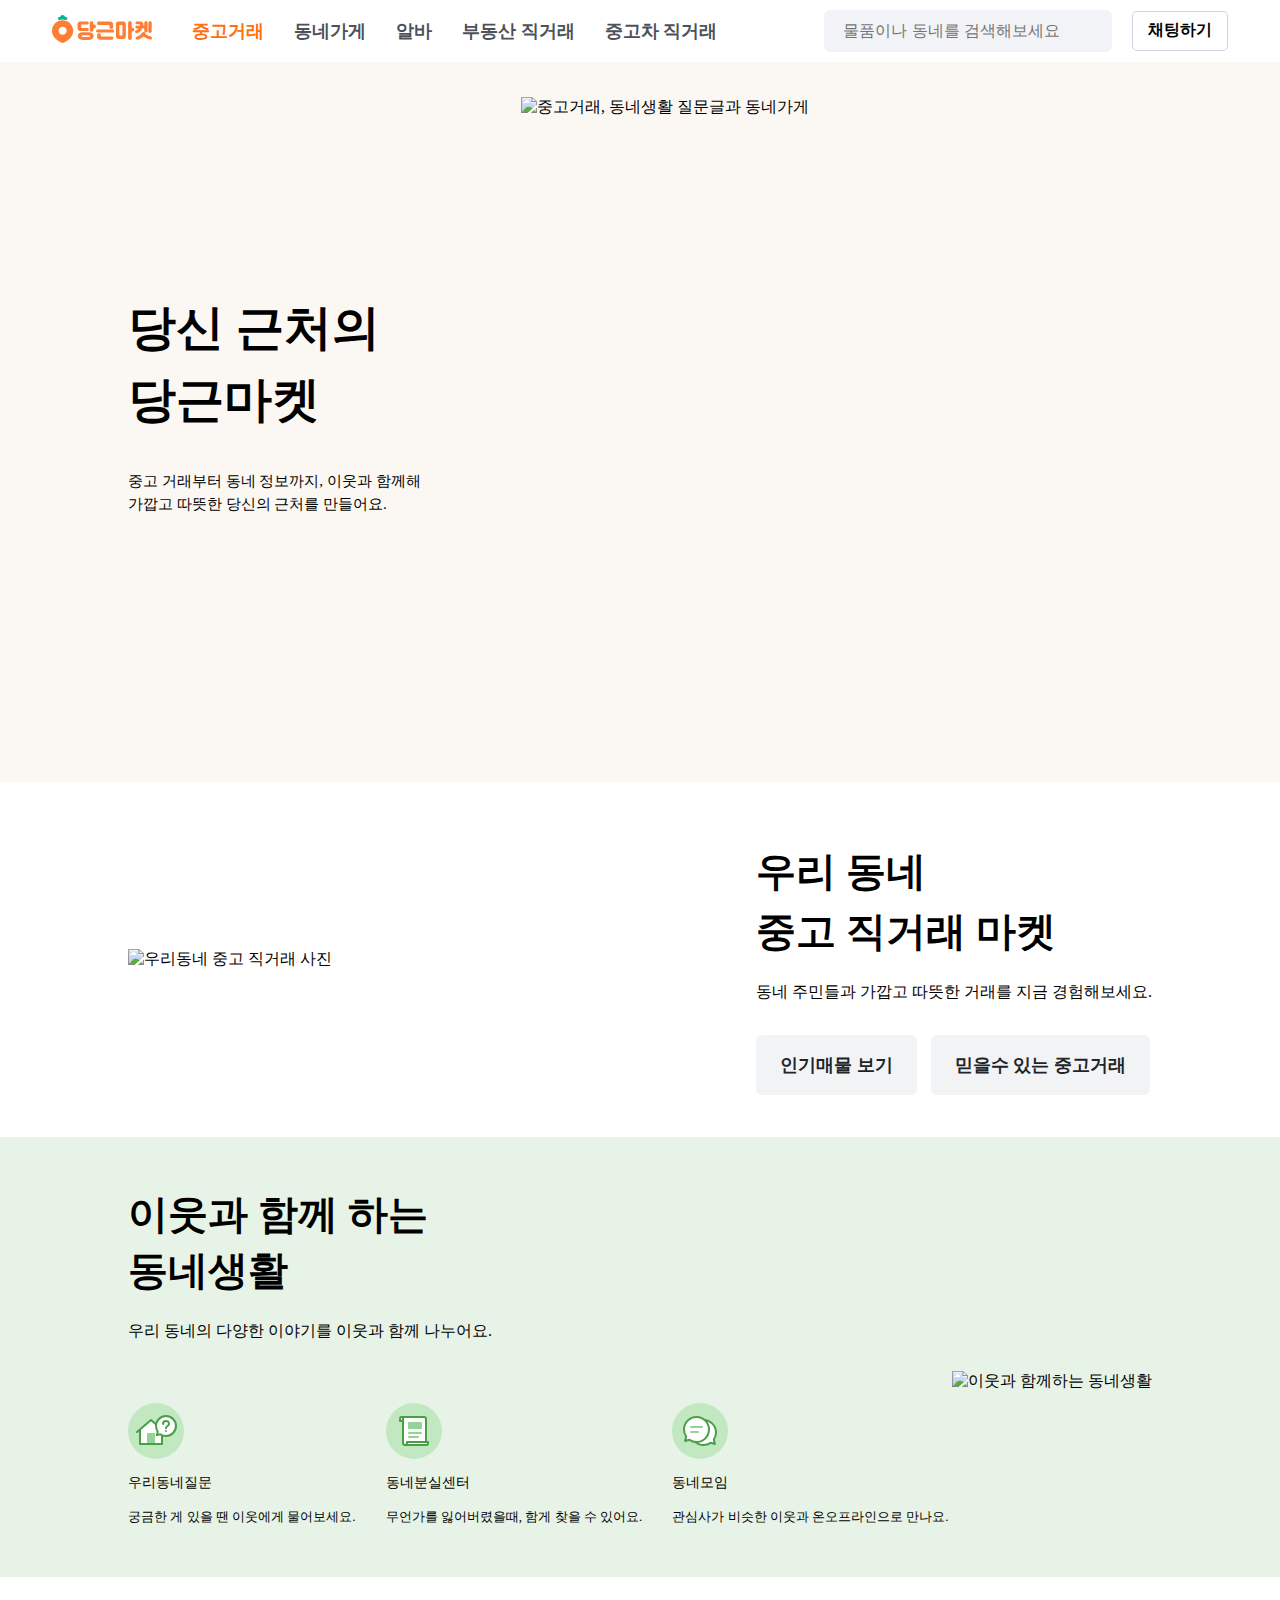
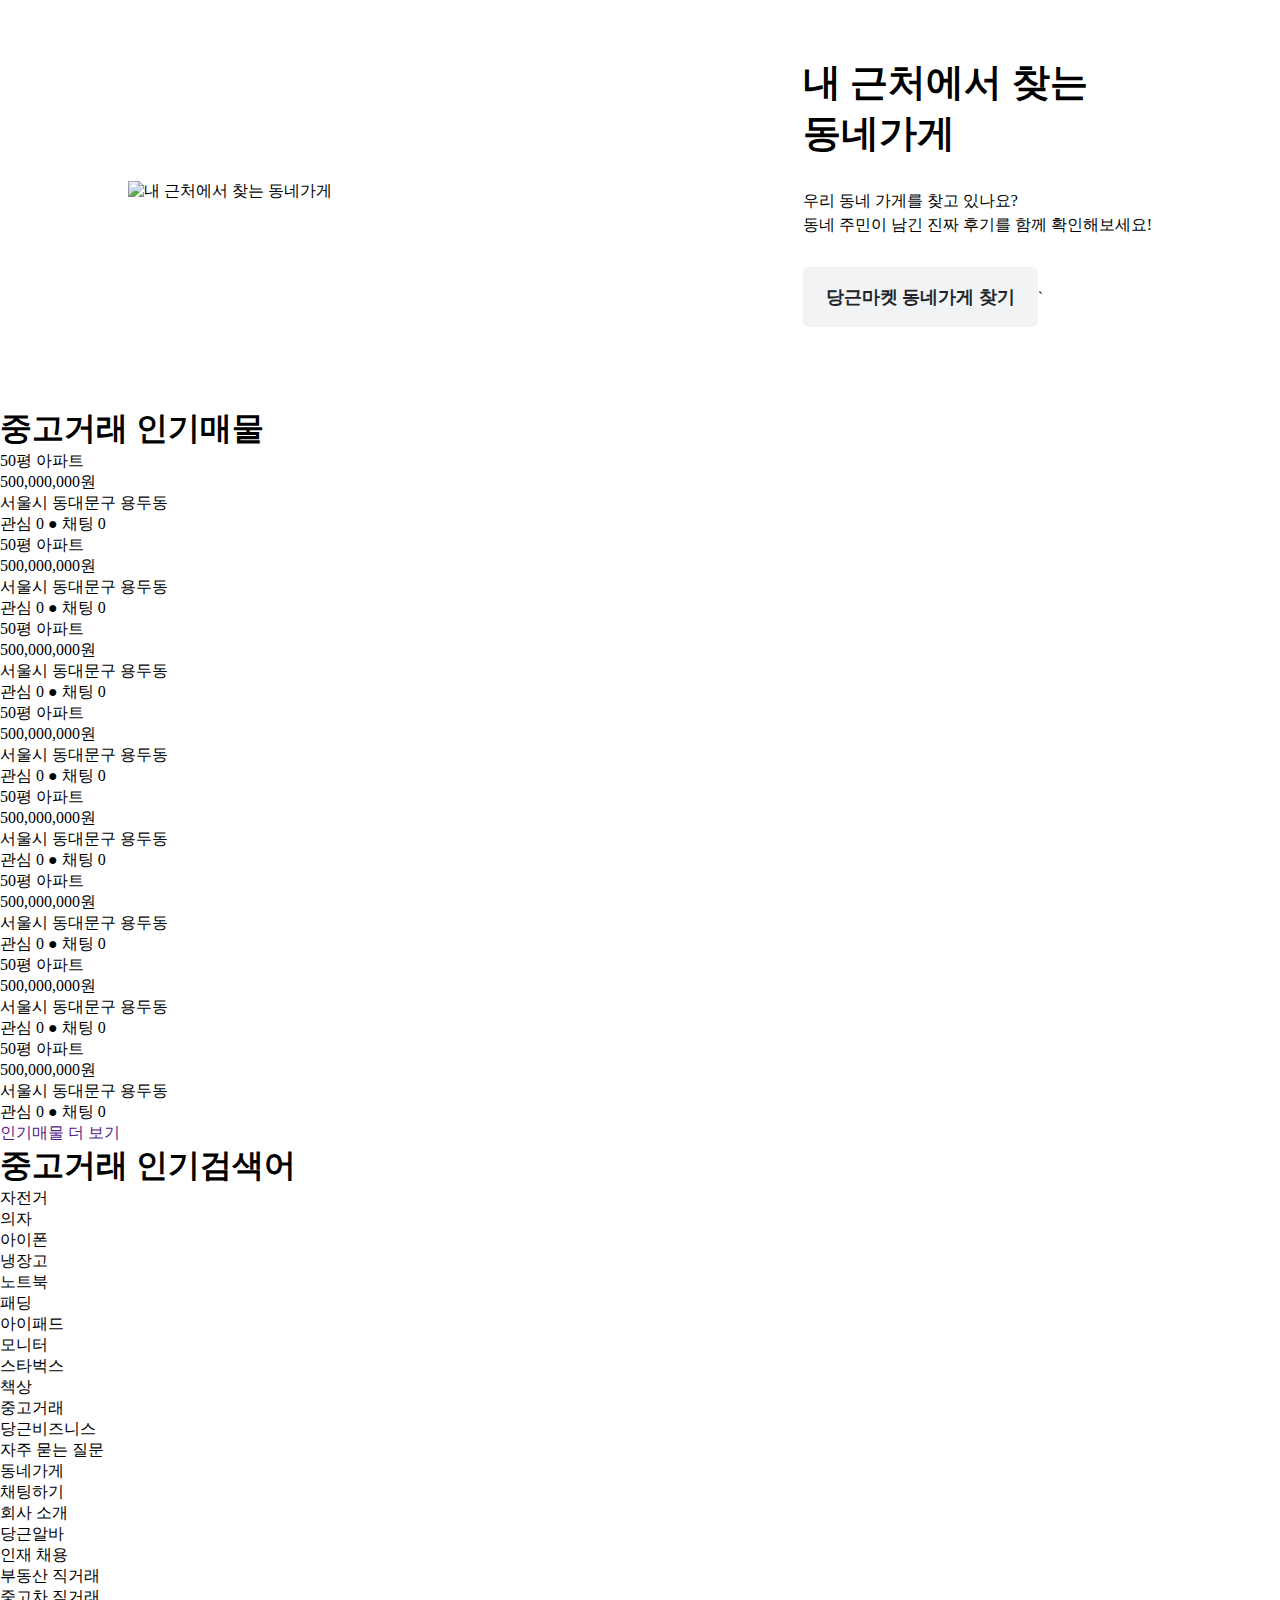
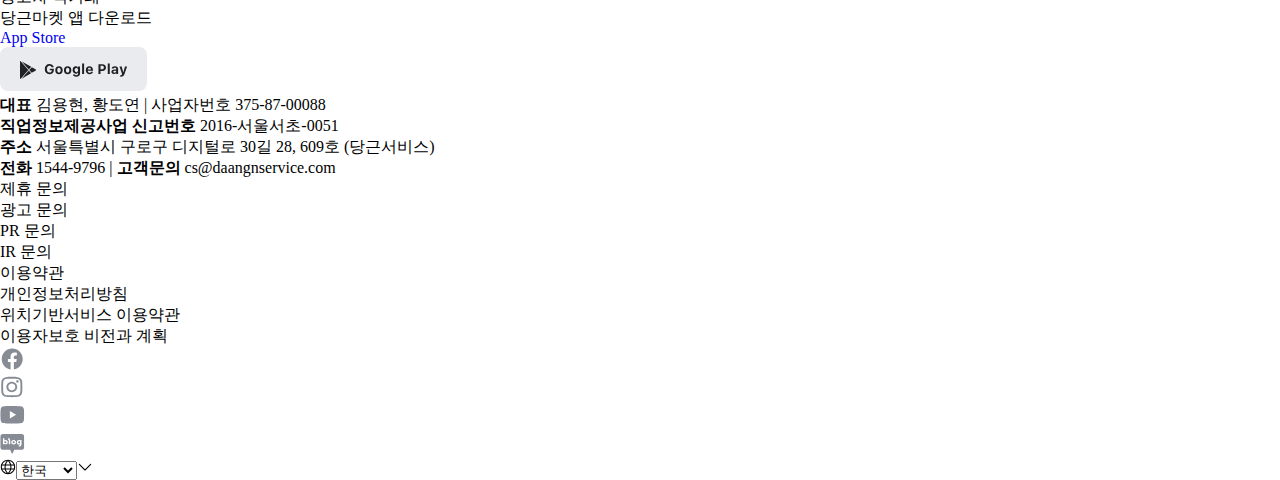
==== commit 9d0aa8e3: "feat: add section2 / bottom" ====
--- a/index.html
+++ b/index.html
@@ -9,6 +9,34 @@
       href="https://cdn.jsdelivr.net/npm/reset-css@5.0.1/reset.min.css"
       rel="stylesheet"
     />
+    <link
+      rel="shortcut icon"
+      type="image/x-icon"
+      href="https://d1unjqcospf8gs.cloudfront.net/favicon.ico"
+    />
+    <link
+      rel="apple-touch-icon"
+      sizes="192x192"
+      href="/images/icons/daangn_logo_192.png"
+    />
+    <link
+      rel="apple-touch-icon-precomposed"
+      href="/images/icons/daangn_logo_192.png"
+    />
+    <link
+      rel="icon"
+      sizes="192x192"
+      href="/images/icons/daangn_logo_android_192.png"
+    />
+    <link rel="alternate" hreflang="en" href="https://us.karrotmarket.com" />
+    <link rel="alternate" hreflang="en-us" href="https://us.karrotmarket.com" />
+    <link rel="alternate" hreflang="en-gb" href="https://uk.karrotmarket.com" />
+    <link rel="alternate" hreflang="en-ca" href="https://ca.karrotmarket.com" />
+    <link rel="alternate" hreflang="ja" href="https://jp.karrotmarket.com" />
+    <link rel="alternate" hreflang="ja-jp" href="https://jp.karrotmarket.com" />
+    <link rel="alternate" hreflang="ko" href="https://daangn.com" />
+    <link rel="alternate" hreflang="ko-kr" href="https://daangn.com" />
+    <link rel="canonical" href="https://www.daangn.com/" />
     <script type="module" src="./main.js"></script>
     <title>Document</title>
   </head>
@@ -213,65 +241,83 @@
         </div>
       </div>
     </section>
-    <section class="section_middle2">
-      <div class="text">
-        <h1>이웃과 함께 하는 동네생활</h1>
-        <span>우리 동네의 다양한 이야기를 이웃과 함께 나누어요.</span>
-        <div class="story">
-          <nav class="story_list">
-            <li>
-              <div class="icon-story icon-story-01"></div>
-              <span class="title">우리동네질문</span>
-              <span class="main">궁금한 게 있을 땐 이웃에게 물어보세요.</span>
+    <section class="section__middle2">
+      <div class="middle2__inner">
+        <div class="middle2__content">
+          <h1 class="middle2__title">
+            이웃과 함께 하는
+            <br />
+            동네생활
+          </h1>
+          <p class="middle2__text">
+            우리 동네의 다양한 이야기를 이웃과 함께 나누어요.
+          </p>
+          <ul class="middle2__story">
+            <li class="story__item">
+              <div class="story__icon question__icon"></div>
+              <div class="story__title">우리동네질문</div>
+              <div class="story__text">
+                궁금한 게 있을 땐 이웃에게 물어보세요.
+              </div>
             </li>
-            <li>
-              <div class="icon-story icon-story-02"></div>
-              <span class="title">동네분실센터</span>
-              <span class="main"
-                >무언가를 잃어버렸을때, 함게 찾을 수 있어요.</span
-              >
+            <li class="story__item">
+              <div class="story__icon center__icon"></div>
+              <div class="story__title">동네분실센터</div>
+              <div class="story__text">
+                무언가를 잃어버렸을때, 함게 찾을 수 있어요.
+              </div>
             </li>
-            <li>
-              <div class="icon-story icon-story-03"></div>
-              <span class="title">동네모임</span>
-              <span class="main"
-                >관심사가 비슷한 이웃과 온오프라인으로 만나요.</span
-              >
+            <li class="story__item">
+              <div class="story__icon class__icon"></div>
+              <div class="story__title">동네모임</div>
+              <div class="story__text">
+                관심사가 비슷한 이웃과 온오프라인으로 만나요.
+              </div>
             </li>
-          </nav>
-        </div>
-      </div>
-      <div class="photo">
-        <img
-          srcset="
-            https://d1unjqcospf8gs.cloudfront.net/assets/home/main/3x/image-2-91a2286453bdf82dea16a7f0ee4ceb9dd325eae0e5a2a9967ba72c344bf8f2fc.webp
-          "
-          class="home-main-image-02"
-          loading="lazy"
-          alt="이웃과 함께하는 동네생활"
-          src="https://d1unjqcospf8gs.cloudfront.net/assets/home/main/3x/image-2-f286322ab98acedf914a05bf77e84c67dcb897c8ccb543e66f6afea9d366d06d.png"
-        />
+          </ul>
+        </div>
+        <div class="photo">
+          <img
+            srcset="
+              https://d1unjqcospf8gs.cloudfront.net/assets/home/main/3x/image-2-91a2286453bdf82dea16a7f0ee4ceb9dd325eae0e5a2a9967ba72c344bf8f2fc.webp
+            "
+            class="middle2__img"
+            loading="lazy"
+            alt="이웃과 함께하는 동네생활"
+            src="https://d1unjqcospf8gs.cloudfront.net/assets/home/main/3x/image-2-f286322ab98acedf914a05bf77e84c67dcb897c8ccb543e66f6afea9d366d06d.png"
+          />
+        </div>
       </div>
     </section>
-    <section class="section_bottom">
-      <div class="photo">
-        <img
-          srcset="
-            https://d1unjqcospf8gs.cloudfront.net/assets/home/main/3x/image-3-5fd6fb61d603ab919a45566b2ea6b505c83a93ec218f34ddcd5cb482543e2317.webp
-          "
-          class="home-main-image-03"
-          loading="lazy"
-          alt="내 근처에서 찾는 동네가게"
-          src="https://d1unjqcospf8gs.cloudfront.net/assets/home/main/3x/image-3-0c8b631ac2294ac5a3b3e7a3a5580c3e68a3303ad2aded1e84aa57a2e1442786.png"
-        />
-      </div>
-      <div class="text">
-        <h1>내 근처에서 찾는 동네가게</h1>
-        <p>
-          우리 동네 가게를 찾고 있나요?<br />
-          동네 주민이 남긴 진짜 후기를 함께 확인해보세요!
-        </p>
-        <button class="search_market">당근마켓 동네가게 찾기</button>
+    <section class="section__bottom">
+      <div class="bottom__inner">
+        <div class="photo">
+          <img
+            srcset="
+              https://d1unjqcospf8gs.cloudfront.net/assets/home/main/3x/image-3-5fd6fb61d603ab919a45566b2ea6b505c83a93ec218f34ddcd5cb482543e2317.webp
+            "
+            class="bottom__img"
+            loading="lazy"
+            alt="내 근처에서 찾는 동네가게"
+            src="https://d1unjqcospf8gs.cloudfront.net/assets/home/main/3x/image-3-0c8b631ac2294ac5a3b3e7a3a5580c3e68a3303ad2aded1e84aa57a2e1442786.png"
+          />
+        </div>
+        <div class="text">
+          <h1 class="bottom__title">
+            내 근처에서 찾는<br />
+            동네가게
+          </h1>
+          <p class="bottom__text">
+            우리 동네 가게를 찾고 있나요?<br />
+            동네 주민이 남긴 진짜 후기를 함께 확인해보세요!
+          </p>
+          <a
+            href="https://www.daangn.com/kr/nearby-stores/"
+            class="btn__market"
+          >
+            당근마켓 동네가게 찾기 </a
+          >`
+        </div>
       </div>
     </section>
     <section class="fav_item">
--- a/style.css
+++ b/style.css
@@ -1,9 +1,11 @@
 * {
   box-sizing: border-box;
+  outline: none;
+  padding: 0;
+  margin: 0;
 }
 body {
   margin: 0 auto;
-  padding: 0;
 }
 
 li {
@@ -14,6 +16,7 @@
   text-decoration: none;
 }
 
+/* header */
 .header {
   z-index: 999;
   width: 100%;
@@ -154,6 +157,7 @@
   line-height: 1.5;
 }
 
+/* middle1 */
 .section__middle1 {
   padding: 60px 0;
 }
@@ -211,3 +215,127 @@
 .btn__trust:hover {
   background: #008c72;
 }
+
+/* middle2 */
+
+.section__middle2 {
+  padding: 50px 0;
+  background-color: #e6f3e6;
+}
+
+.middle2__inner {
+  display: flex;
+  justify-content: space-between;
+  align-items: center;
+  width: 1024px;
+  margin: 0 auto;
+}
+
+.middle2__title {
+  font-weight: 700;
+  line-height: 1.4;
+  font-size: 40px;
+  margin-bottom: 20px;
+}
+
+.middle2__text {
+  line-height: 1.5;
+  padding-bottom: 60px;
+}
+
+.middle2__story {
+  display: flex;
+  align-items: center;
+}
+
+.story__item:not(:last-of-type) {
+  margin-right: 30px;
+}
+
+/* 아이콘 */
+.story__icon {
+  width: 56px;
+  height: 56px;
+}
+
+.question__icon {
+  background-image: url(./img/question.svg);
+}
+
+.center__icon {
+  background-image: url(./img/center.svg);
+}
+
+.class__icon {
+  background-image: url(./img/class.svg);
+}
+
+.story__icon {
+  margin-bottom: 15px;
+}
+
+/* 아이콘 소제목 */
+.story__title {
+  font-weight: 550;
+  font-size: 14px;
+  margin-bottom: 15px;
+}
+
+/* 아이콘 내용 */
+.story__text {
+  font-size: 13px;
+  line-height: 1.5;
+}
+
+.middle2__img {
+  position: relative;
+  top: 25px;
+  width: 546px;
+  height: 740px;
+}
+
+/* bottom */
+
+.section__bottom {
+  padding: 80px 0;
+}
+
+.bottom__inner {
+  display: flex;
+  justify-content: space-between;
+  align-items: center;
+  width: 1024px;
+  margin: 0 auto;
+}
+
+.bottom__img {
+  width: 526px;
+  height: 735px;
+}
+
+.bottom__title {
+  font-weight: 700;
+  line-height: 1.35;
+  font-size: 38px;
+  margin-bottom: 30px;
+}
+
+.bottom__text {
+  margin-bottom: 30px;
+  line-height: 1.5;
+}
+
+.btn__market {
+  background-color: #f1f3f5;
+  color: #212529;
+  border: none;
+  border-radius: 6px;
+  padding: 18px 23px;
+  display: inline-block;
+  font-weight: 600;
+  font-size: 18px;
+}
+
+.btn__market:hover {
+  background: #d1d3df;
+}
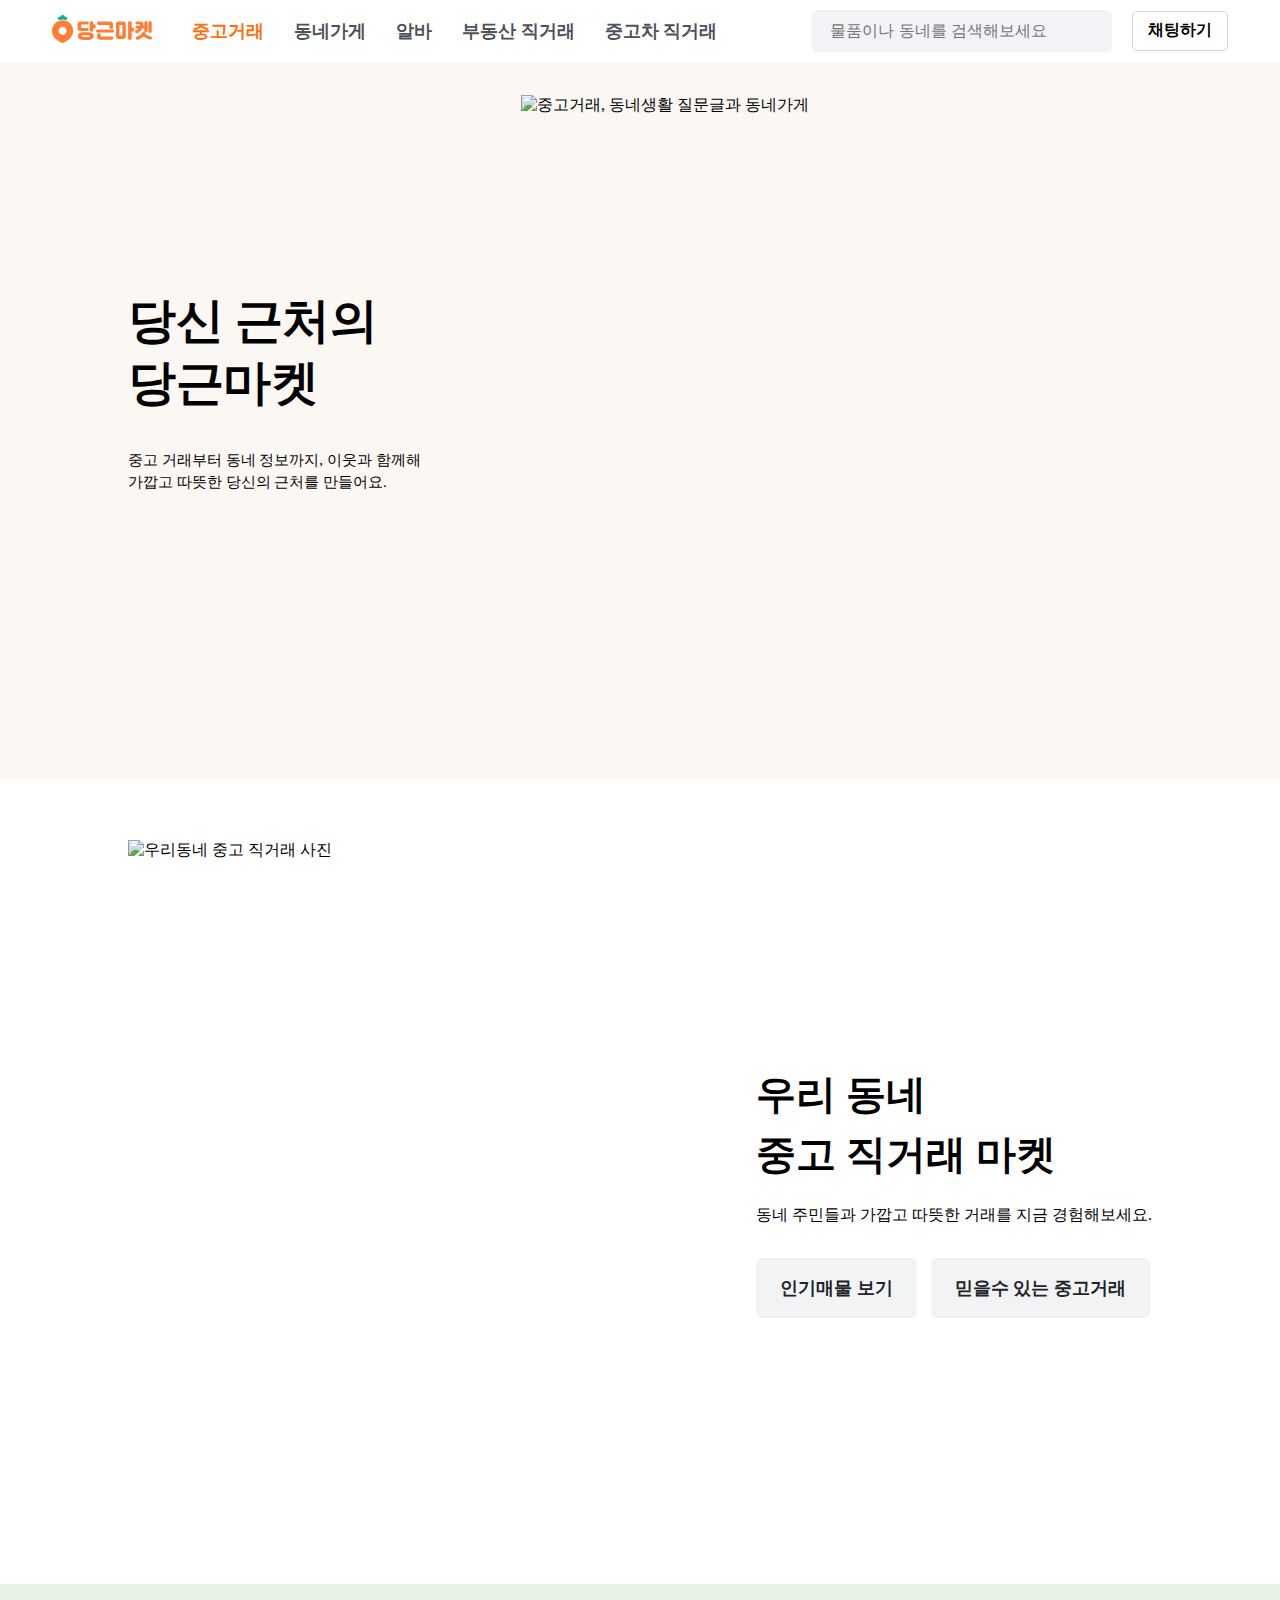
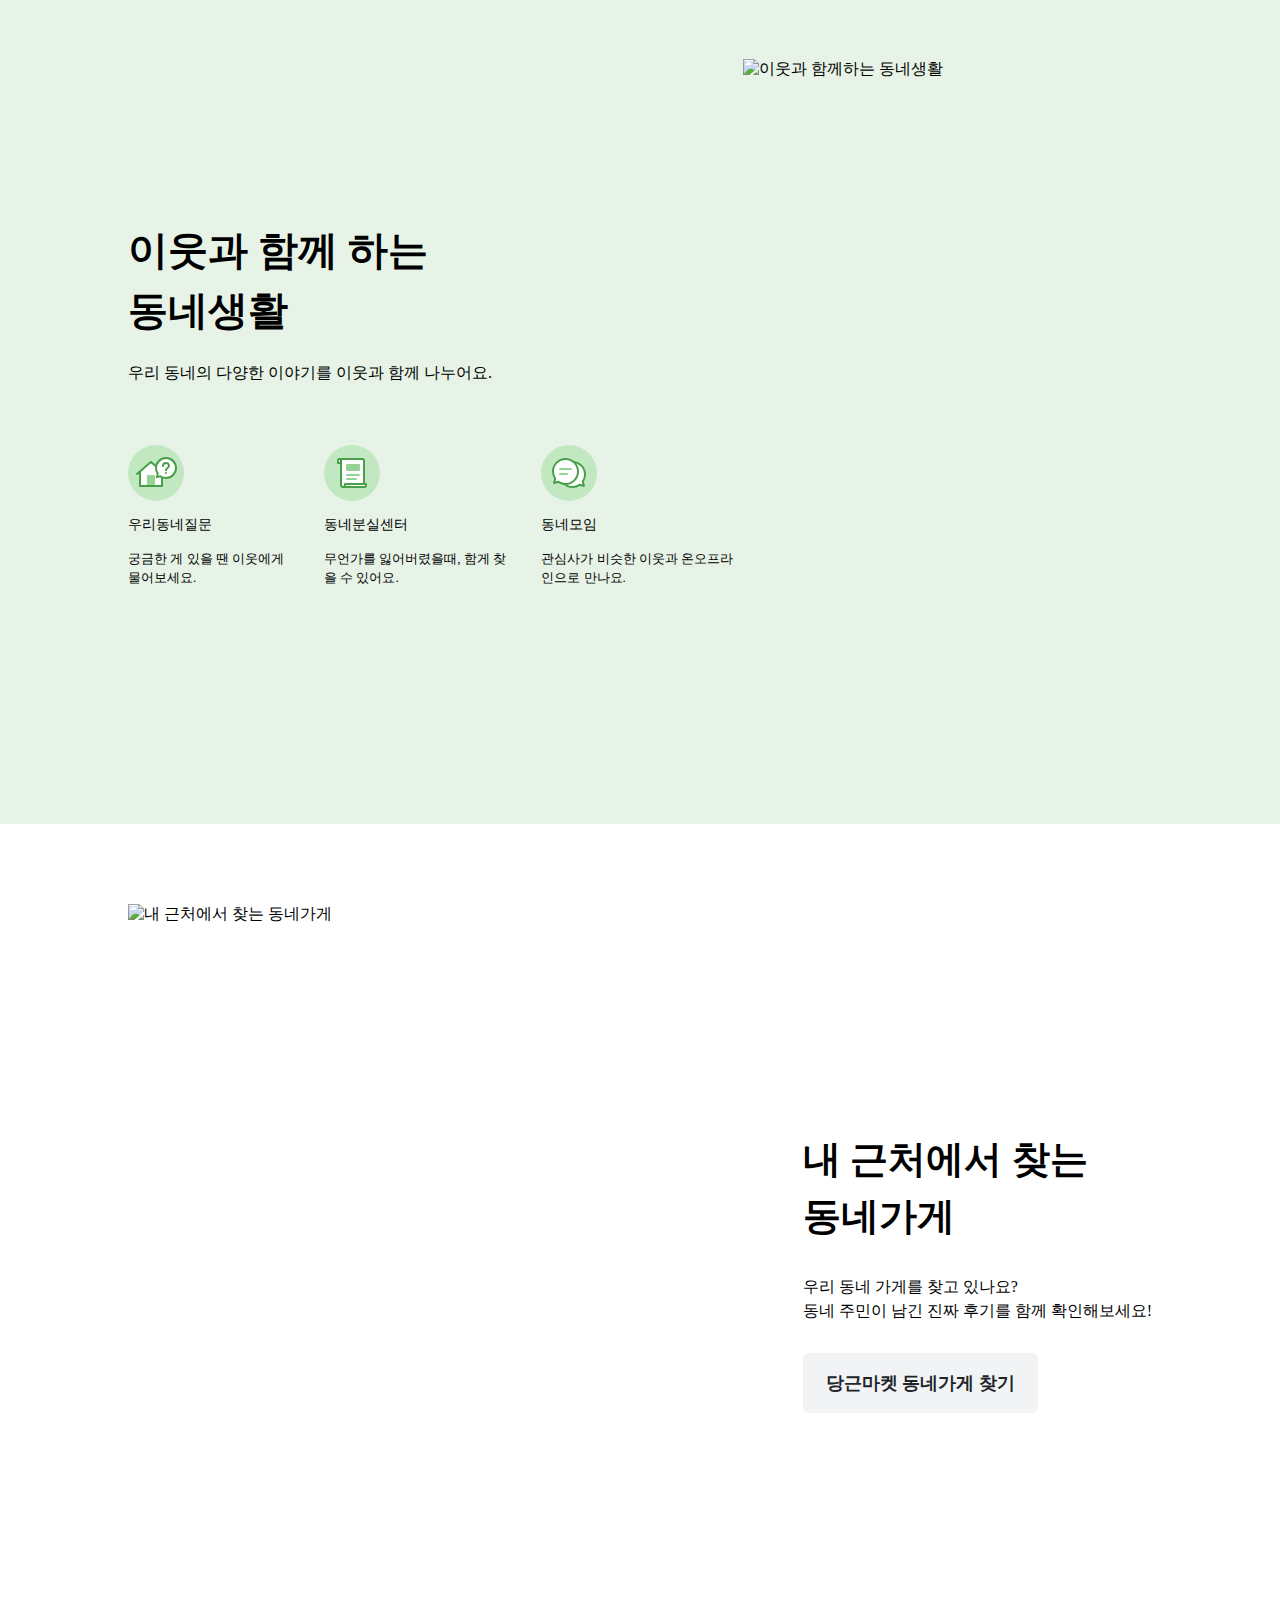
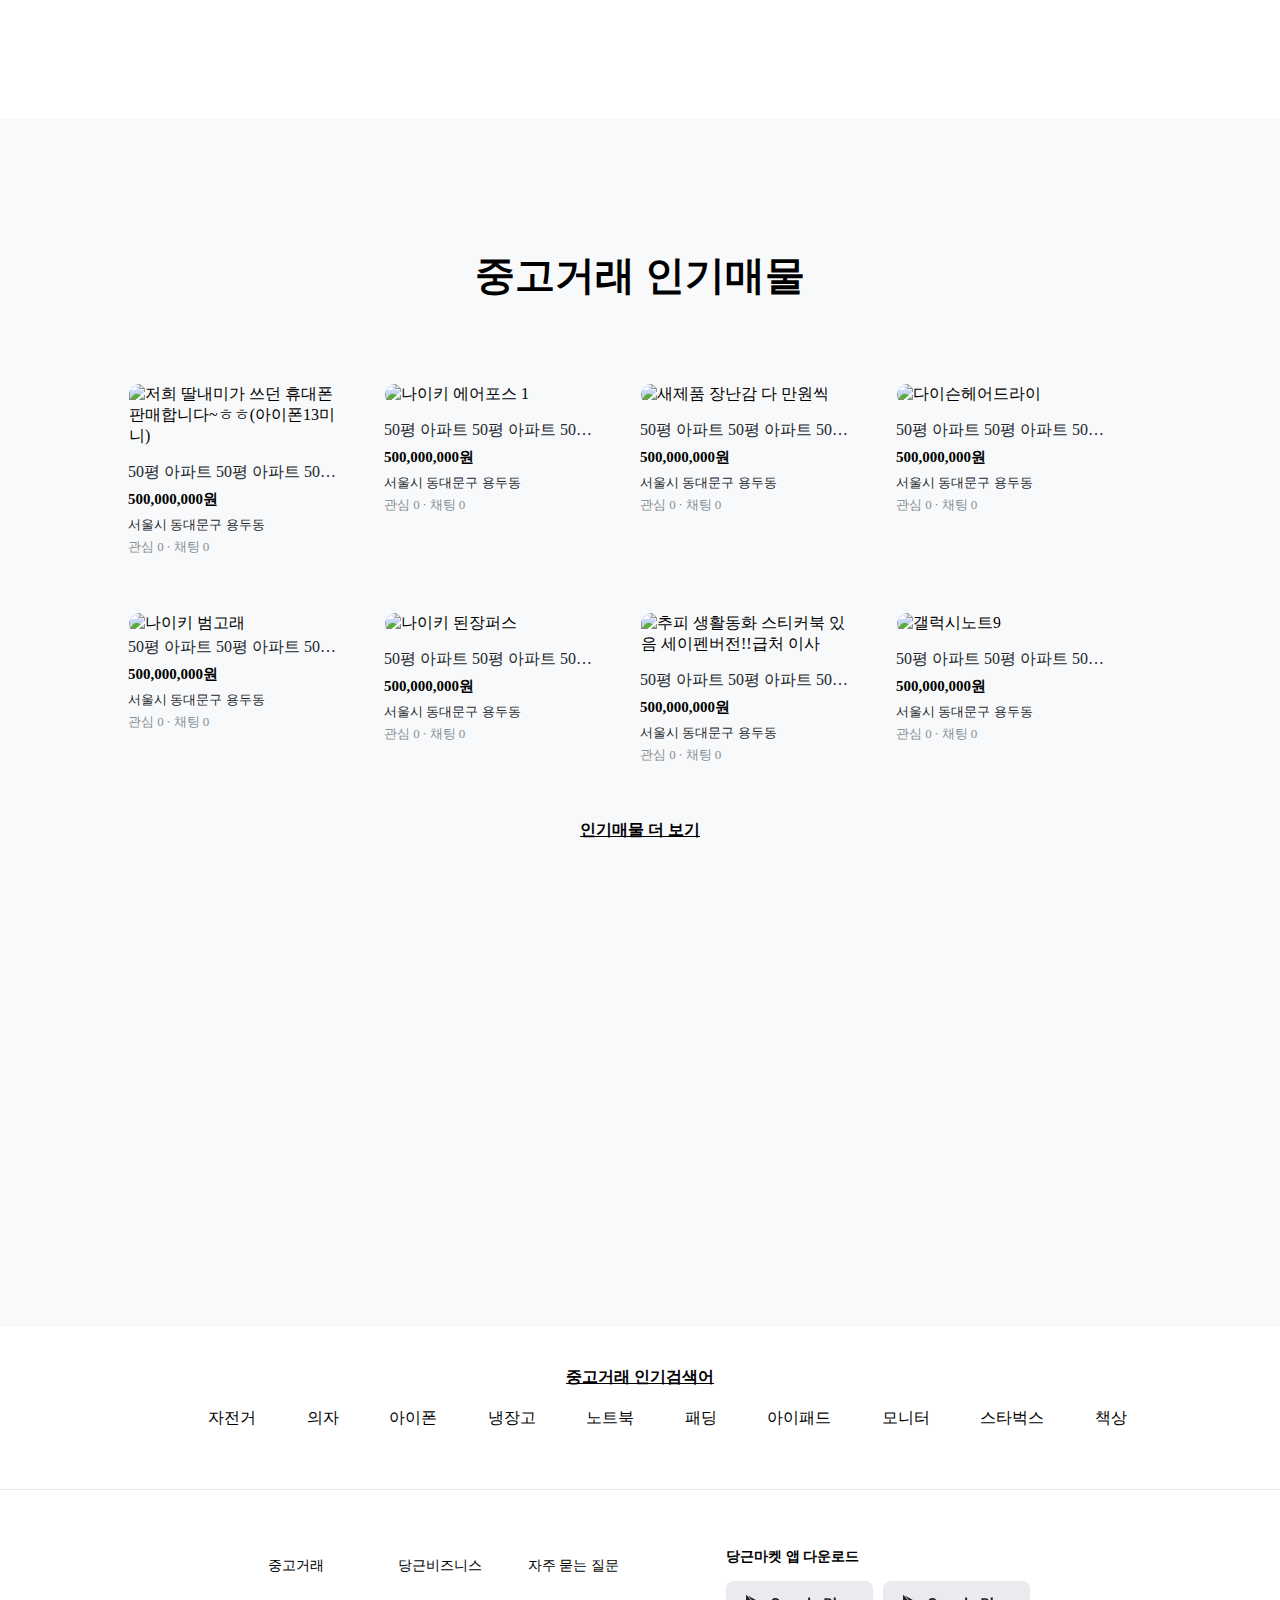
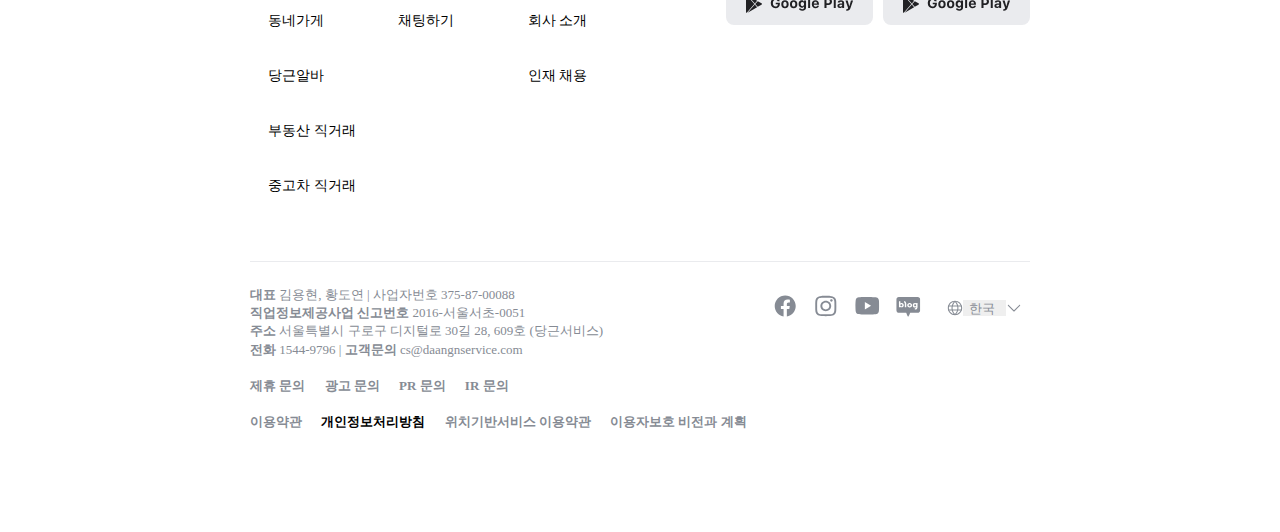
==== commit 0644bb07: "feat: add bottom/footer/media query" ====
--- a/index.html
+++ b/index.html
@@ -43,7 +43,7 @@
   <body>
     <!-- Header -->
     <header class="header">
-      <div class="header__inner">
+      <div class="inner header__inner">
         <div class="header__left">
           <div class="header__logo">
             <a href="https://www.daangn.com/" class="main__logo">
@@ -180,7 +180,7 @@
 
     <!-- Section -->
     <section class="section__top">
-      <div class="top__inner">
+      <div class="inner top__inner">
         <h1 class="top__title">
           당신 근처의
           <br />
@@ -203,17 +203,15 @@
       </div>
     </section>
     <section class="section__middle1">
-      <div class="middle1__inner">
-        <div class="middle1__photo">
-          <img
-            srcset="
-              https://d1unjqcospf8gs.cloudfront.net/assets/home/main/3x/image-1-cc678e9a217b96f5cb459f7f0684f5ba67706f9889801618b8cf879fbc2c0ea7.webp
-            "
-            class="middle1__img"
-            alt="우리동네 중고 직거래 사진"
-            src="https://d1unjqcospf8gs.cloudfront.net/assets/home/main/3x/image-1-39ac203e8922f615aa3843337871cb654b81269e872494128bf08236157c5f6a.png"
-          />
-        </div>
+      <div class="inner middle1__inner">
+        <img
+          srcset="
+            https://d1unjqcospf8gs.cloudfront.net/assets/home/main/3x/image-1-cc678e9a217b96f5cb459f7f0684f5ba67706f9889801618b8cf879fbc2c0ea7.webp
+          "
+          class="middle1__img"
+          alt="우리동네 중고 직거래 사진"
+          src="https://d1unjqcospf8gs.cloudfront.net/assets/home/main/3x/image-1-39ac203e8922f615aa3843337871cb654b81269e872494128bf08236157c5f6a.png"
+        />
         <div class="middle1__content">
           <h1 class="middle1__title">
             우리 동네
@@ -242,8 +240,8 @@
       </div>
     </section>
     <section class="section__middle2">
-      <div class="middle2__inner">
-        <div class="middle2__content">
+      <div class="inner middle2__inner">
+        <div>
           <h1 class="middle2__title">
             이웃과 함께 하는
             <br />
@@ -276,33 +274,29 @@
             </li>
           </ul>
         </div>
-        <div class="photo">
-          <img
-            srcset="
-              https://d1unjqcospf8gs.cloudfront.net/assets/home/main/3x/image-2-91a2286453bdf82dea16a7f0ee4ceb9dd325eae0e5a2a9967ba72c344bf8f2fc.webp
-            "
-            class="middle2__img"
-            loading="lazy"
-            alt="이웃과 함께하는 동네생활"
-            src="https://d1unjqcospf8gs.cloudfront.net/assets/home/main/3x/image-2-f286322ab98acedf914a05bf77e84c67dcb897c8ccb543e66f6afea9d366d06d.png"
-          />
-        </div>
+        <img
+          srcset="
+            https://d1unjqcospf8gs.cloudfront.net/assets/home/main/3x/image-2-91a2286453bdf82dea16a7f0ee4ceb9dd325eae0e5a2a9967ba72c344bf8f2fc.webp
+          "
+          class="middle2__img"
+          loading="lazy"
+          alt="이웃과 함께하는 동네생활"
+          src="https://d1unjqcospf8gs.cloudfront.net/assets/home/main/3x/image-2-f286322ab98acedf914a05bf77e84c67dcb897c8ccb543e66f6afea9d366d06d.png"
+        />
       </div>
     </section>
     <section class="section__bottom">
-      <div class="bottom__inner">
-        <div class="photo">
-          <img
-            srcset="
-              https://d1unjqcospf8gs.cloudfront.net/assets/home/main/3x/image-3-5fd6fb61d603ab919a45566b2ea6b505c83a93ec218f34ddcd5cb482543e2317.webp
-            "
-            class="bottom__img"
-            loading="lazy"
-            alt="내 근처에서 찾는 동네가게"
-            src="https://d1unjqcospf8gs.cloudfront.net/assets/home/main/3x/image-3-0c8b631ac2294ac5a3b3e7a3a5580c3e68a3303ad2aded1e84aa57a2e1442786.png"
-          />
-        </div>
-        <div class="text">
+      <div class="inner bottom__inner">
+        <img
+          srcset="
+            https://d1unjqcospf8gs.cloudfront.net/assets/home/main/3x/image-3-5fd6fb61d603ab919a45566b2ea6b505c83a93ec218f34ddcd5cb482543e2317.webp
+          "
+          class="bottom__img"
+          loading="lazy"
+          alt="내 근처에서 찾는 동네가게"
+          src="https://d1unjqcospf8gs.cloudfront.net/assets/home/main/3x/image-3-0c8b631ac2294ac5a3b3e7a3a5580c3e68a3303ad2aded1e84aa57a2e1442786.png"
+        />
+        <div>
           <h1 class="bottom__title">
             내 근처에서 찾는<br />
             동네가게
@@ -315,197 +309,451 @@
             href="https://www.daangn.com/kr/nearby-stores/"
             class="btn__market"
           >
-            당근마켓 동네가게 찾기 </a
-          >`
+            당근마켓 동네가게 찾기
+          </a>
         </div>
       </div>
     </section>
-    <section class="fav_item">
-      <h1>중고거래 인기매물</h1>
-      <div class="items">
-        <article class="item">
-          <div class="photo"></div>
-          <div class="title">50평 아파트</div>
-          <div class="price">500,000,000원</div>
-          <div class="loation">서울시 동대문구 용두동</div>
-          <div class="emotion">
-            <span>관심 0 ● 채팅 0</span>
-          </div>
-        </article>
-        <article class="item">
-          <div class="photo"></div>
-          <div class="title">50평 아파트</div>
-          <div class="price">500,000,000원</div>
-          <div class="loation">서울시 동대문구 용두동</div>
-          <div class="emotion">
-            <span>관심 0 ● 채팅 0</span>
-          </div>
-        </article>
-        <article class="item">
-          <div class="photo"></div>
-          <div class="title">50평 아파트</div>
-          <div class="price">500,000,000원</div>
-          <div class="loation">서울시 동대문구 용두동</div>
-          <div class="emotion">
-            <span>관심 0 ● 채팅 0</span>
-          </div>
-        </article>
-        <article class="item">
-          <div class="photo"></div>
-          <div class="title">50평 아파트</div>
-          <div class="price">500,000,000원</div>
-          <div class="loation">서울시 동대문구 용두동</div>
-          <div class="emotion">
-            <span>관심 0 ● 채팅 0</span>
-          </div>
-        </article>
-        <article class="item">
-          <div class="photo"></div>
-          <div class="title">50평 아파트</div>
-          <div class="price">500,000,000원</div>
-          <div class="loation">서울시 동대문구 용두동</div>
-          <div class="emotion">
-            <span>관심 0 ● 채팅 0</span>
-          </div>
-        </article>
-        <article class="item">
-          <div class="photo"></div>
-          <div class="title">50평 아파트</div>
-          <div class="price">500,000,000원</div>
-          <div class="loation">서울시 동대문구 용두동</div>
-          <div class="emotion">
-            <span>관심 0 ● 채팅 0</span>
-          </div>
-        </article>
-        <article class="item">
-          <div class="photo"></div>
-          <div class="title">50평 아파트</div>
-          <div class="price">500,000,000원</div>
-          <div class="loation">서울시 동대문구 용두동</div>
-          <div class="emotion">
-            <span>관심 0 ● 채팅 0</span>
-          </div>
-        </article>
-        <article class="item">
-          <div class="photo"></div>
-          <div class="title">50평 아파트</div>
-          <div class="price">500,000,000원</div>
-          <div class="loation">서울시 동대문구 용두동</div>
-          <div class="emotion">
-            <span>관심 0 ● 채팅 0</span>
-          </div>
-        </article>
+    <section class="section__fav">
+      <div class="inner fav__inner">
+        <h1 class="fav__title">중고거래 인기매물</h1>
+        <div class="fav__content">
+          <article class="fav__item">
+            <a
+              class="fav__link"
+              href="https://www.daangn.com/articles/536217346"
+            >
+              <img
+                class="fav__img"
+                alt="저희 딸내미가 쓰던 휴대폰 판매합니다~ㅎㅎ(아이폰13미니)"
+                src="https://dnvefa72aowie.cloudfront.net/origin/article/202302/25ea530d7bf515676bef7ad48c38bfb0c87b2947457f32d36973ec3cd96b3ece.jpg?q=82&amp;s=300x300&amp;t=crop"
+              />
+              <div class="fav__info">
+                <div class="fav__itemname">
+                  50평 아파트 50평 아파트 50평 아파트
+                </div>
+                <div class="fav__price">500,000,000원</div>
+                <div class="fav__location">서울시 동대문구 용두동</div>
+                <div class="fav__emotion">
+                  <span>관심 0 ∙ 채팅 0</span>
+                </div>
+              </div>
+            </a>
+          </article>
+          <article class="fav__item">
+            <a
+              class="fav__link"
+              href="https://www.daangn.com/articles/536217346"
+            >
+              <img
+                class="fav__img"
+                alt="나이키 에어포스 1"
+                src="https://dnvefa72aowie.cloudfront.net/origin/article/202302/309e7511039163b3ffbc3016f6be78526e26fb84a9d808d6fa9f00a6676efe29.webp?q=82&amp;s=300x300&amp;t=crop"
+              />
+              <div class="fav__info">
+                <div class="fav__itemname">
+                  50평 아파트 50평 아파트 50평 아파트
+                </div>
+                <div class="fav__price">500,000,000원</div>
+                <div class="fav__location">서울시 동대문구 용두동</div>
+                <div class="fav__emotion">
+                  <span>관심 0 ∙ 채팅 0</span>
+                </div>
+              </div>
+            </a>
+          </article>
+          <article class="fav__item">
+            <a
+              class="fav__link"
+              href="https://www.daangn.com/articles/536217346"
+            >
+              <img
+                class="fav__img"
+                alt="새제품 장난감 다 만원씩"
+                src="https://dnvefa72aowie.cloudfront.net/origin/article/202302/7021b1371c9bd1bc8ce1d63a7f136c3a3fb3cd26678c20fe6e9b9b3d6bf19bed.webp?q=82&amp;s=300x300&amp;t=crop"
+              />
+              <div class="fav__info">
+                <div class="fav__itemname">
+                  50평 아파트 50평 아파트 50평 아파트
+                </div>
+                <div class="fav__price">500,000,000원</div>
+                <div class="fav__location">서울시 동대문구 용두동</div>
+                <div class="fav__emotion">
+                  <span>관심 0 ∙ 채팅 0</span>
+                </div>
+              </div>
+            </a>
+          </article>
+          <article class="fav__item">
+            <a
+              class="fav__link"
+              href="https://www.daangn.com/articles/536217346"
+            >
+              <img
+                class="fav__img"
+                alt="다이슨헤어드라이"
+                src="https://dnvefa72aowie.cloudfront.net/origin/article/202302/8eb77422b57f75e9098942b49e75368d2e914cb7971102425235aafa6440adee.webp?q=82&amp;s=300x300&amp;t=crop"
+              />
+              <div class="fav__info">
+                <div class="fav__itemname">
+                  50평 아파트 50평 아파트 50평 아파트
+                </div>
+                <div class="fav__price">500,000,000원</div>
+                <div class="fav__location">서울시 동대문구 용두동</div>
+                <div class="fav__emotion">
+                  <span>관심 0 ∙ 채팅 0</span>
+                </div>
+              </div>
+            </a>
+          </article>
+          <article class="fav__item">
+            <a
+              class="fav__link"
+              href="https://www.daangn.com/articles/536217346"
+            >
+              <img
+                class="fav__img"
+                alt="나이키 범고래"
+                src="https://dnvefa72aowie.cloudfront.net/origin/article/202302/2267d7a107b85d44c0c20fab2ec768bffcead08ab2677d009f0d6c5a6b8aa01a.webp?q=82&amp;s=300x300&amp;t=crop"
+              />
+              <div class="fav__text">
+                <div class="fav__itemname">
+                  50평 아파트 50평 아파트 50평 아파트
+                </div>
+                <div class="fav__price">500,000,000원</div>
+                <div class="fav__location">서울시 동대문구 용두동</div>
+                <div class="fav__emotion">
+                  <span>관심 0 ∙ 채팅 0</span>
+                </div>
+              </div>
+            </a>
+          </article>
+          <article class="fav__item">
+            <a
+              class="fav__link"
+              href="https://www.daangn.com/articles/536217346"
+            >
+              <img
+                class="fav__img"
+                alt="나이키 된장퍼스"
+                src="https://dnvefa72aowie.cloudfront.net/origin/article/202302/3098803c01a97c5bfd8f92c498f1fd8497cddaea5ca23316eb5888f871841adb.webp?q=82&amp;s=300x300&amp;t=crop"
+              />
+              <div class="fav__info">
+                <div class="fav__itemname">
+                  50평 아파트 50평 아파트 50평 아파트
+                </div>
+                <div class="fav__price">500,000,000원</div>
+                <div class="fav__location">서울시 동대문구 용두동</div>
+                <div class="fav__emotion">
+                  <span>관심 0 ∙ 채팅 0</span>
+                </div>
+              </div>
+            </a>
+          </article>
+          <article class="fav__item">
+            <a
+              class="fav__link"
+              href="https://www.daangn.com/articles/536217346"
+            >
+              <img
+                class="fav__img"
+                alt="추피 생활동화 스티커북 있음 세이펜버전!!급처 이사"
+                src="https://dnvefa72aowie.cloudfront.net/origin/article/202302/b6a34a14bdddf1336bf3fd0c0a6d5dcccf8331fd7c4db00dbf8a12cfa1acab81.webp?q=82&amp;s=300x300&amp;t=crop"
+              />
+              <div class="fav__info">
+                <div class="fav__itemname">
+                  50평 아파트 50평 아파트 50평 아파트
+                </div>
+                <div class="fav__price">500,000,000원</div>
+                <div class="fav__location">서울시 동대문구 용두동</div>
+                <div class="fav__emotion">
+                  <span>관심 0 ∙ 채팅 0</span>
+                </div>
+              </div>
+            </a>
+          </article>
+          <article class="fav__item">
+            <a
+              class="fav__link"
+              href="https://www.daangn.com/articles/536217346"
+            >
+              <img
+                class="fav__img"
+                alt="갤럭시노트9"
+                src="https://dnvefa72aowie.cloudfront.net/origin/article/202302/cd731cbc4b8c13591dac6d0ff40cd65af1e3110755642b8eab0278da4d2052ac.webp?q=82&amp;s=300x300&amp;t=crop"
+              />
+              <div class="fav__info">
+                <div class="fav__itemname">
+                  50평 아파트 50평 아파트 50평 아파트
+                </div>
+                <div class="fav__price">500,000,000원</div>
+                <div class="fav__location">서울시 동대문구 용두동</div>
+                <div class="fav__emotion">
+                  <span>관심 0 ∙ 채팅 0</span>
+                </div>
+              </div>
+            </a>
+          </article>
+        </div>
+        <div class="text__center">
+          <a class="fav__btn__more" href="https://www.daangn.com/hot_articles"
+            >인기매물 더 보기</a
+          >
+        </div>
       </div>
-      <a href="">인기매물 더 보기</a>
     </section>
-    <section class="fav_search">
-      <h1>중고거래 인기검색어</h1>
-      <nav>
-        <li>자전거</li>
-        <li>의자</li>
-        <li>아이폰</li>
-        <li>냉장고</li>
-        <li>노트북</li>
-        <li>패딩</li>
-        <li>아이패드</li>
-        <li>모니터</li>
-        <li>스타벅스</li>
-        <li>책상</li>
-      </nav>
+    <section class="section__keyword">
+      <a href="https://www.daangn.com/top_keywords" class="keyword__title"
+        >중고거래 인기검색어</a
+      >
+      <ul class="keyword__list">
+        <li class="keyword__item">
+          <a href="https://www.daangn.com/top_keywords" class="keyword__link"
+            >자전거</a
+          >
+        </li>
+        <li class="keyword__item">
+          <a href="https://www.daangn.com/top_keywords" class="keyword__link"
+            >의자</a
+          >
+        </li>
+        <li class="keyword__item">
+          <a
+            href="https://www.daangn.com/search/%EC%95%84%EC%9D%B4%ED%8F%B0"
+            class="keyword__link"
+            >아이폰</a
+          >
+        </li>
+        <li class="keyword__item">
+          <a
+            href="https://www.daangn.com/search/%EB%83%89%EC%9E%A5%EA%B3%A0"
+            class="keyword__link"
+            >냉장고</a
+          >
+        </li>
+        <li class="keyword__item">
+          <a
+            href="https://www.daangn.com/search/%EB%85%B8%ED%8A%B8%EB%B6%81"
+            class="keyword__link"
+            >노트북</a
+          >
+        </li>
+        <li class="keyword__item">
+          <a
+            href="https://www.daangn.com/articles/532070886"
+            class="keyword__link"
+            >패딩</a
+          >
+        </li>
+        <li class="keyword__item">
+          <a
+            href="https://www.daangn.com/search/%EC%95%84%EC%9D%B4%ED%8C%A8%EB%93%9C"
+            class="keyword__link"
+            >아이패드</a
+          >
+        </li>
+        <li class="keyword__item">
+          <a
+            href="https://www.daangn.com/search/%EB%AA%A8%EB%8B%88%ED%84%B0"
+            class="keyword__link"
+            >모니터</a
+          >
+        </li>
+        <li class="keyword__item">
+          <a
+            href="https://www.daangn.com/search/%EC%8A%A4%ED%83%80%EB%B2%85%EC%8A%A4"
+            class="keyword__link"
+            >스타벅스</a
+          >
+        </li>
+        <li class="keyword__item">
+          <a
+            href="https://www.daangn.com/search/%EC%B1%85%EC%83%81"
+            class="keyword__link"
+            >책상</a
+          >
+        </li>
+      </ul>
     </section>
 
-    <footer class="etce">
-      <div class="othermenus">
-        <nav class="menu">
-          <li>중고거래</li>
-          <li>당근비즈니스</li>
-          <li>자주 묻는 질문</li>
-          <li>동네가게</li>
-          <li>채팅하기</li>
-          <li>회사 소개</li>
-          <li>당근알바</li>
-          <li>인재 채용</li>
-          <li>부동산 직거래</li>
-          <li>중고차 직거래</li>
-        </nav>
-      </div>
-      <div class="download">
-        <span>당근마켓 앱 다운로드</span>
-        <div class="download_logo">
-          <a
-            class="ac-gf-directory-column-section-link"
-            href="/kr/app-store/"
-            data-analytics-title="app store"
-            >App&nbsp;Store</a
-          >
-          <a
-            href="https://play.google.com/store/apps/details?id=com.towneers.www&amp;hl=ko"
-            target="_blank"
-            class="_1trxeqs4 _1trxeqso"
-          >
-            <div class="_1trxeqs8">
-              <svg
-                width="147"
-                height="44"
-                viewBox="0 0 147 44"
-                fill="none"
-                xmlns="http://www.w3.org/2000/svg"
-              >
-                <rect width="147" height="44" rx="8" fill="#EAEBEE"></rect>
-                <path
-                  d="M44.756 22.044V22.058C44.756 25.278 46.562 27.252 49.488 27.252C52.19 27.252 53.87 25.614 53.87 22.996V21.736H49.726V23.248H51.854V23.43C51.812 24.676 50.874 25.502 49.53 25.502C47.892 25.502 46.87 24.186 46.87 22.044V22.03C46.87 19.93 47.85 18.628 49.446 18.628C50.594 18.628 51.434 19.216 51.714 20.196L51.728 20.266H53.786L53.772 20.196C53.478 18.222 51.77 16.878 49.446 16.878C46.576 16.878 44.756 18.88 44.756 22.044ZM55.2667 23.22V23.234C55.2667 25.684 56.6667 27.154 58.9767 27.154C61.3007 27.154 62.6867 25.698 62.6867 23.234V23.22C62.6867 20.798 61.2727 19.314 58.9767 19.314C56.6807 19.314 55.2667 20.798 55.2667 23.22ZM57.3107 23.234V23.22C57.3107 21.75 57.9127 20.868 58.9767 20.868C60.0267 20.868 60.6427 21.75 60.6427 23.22V23.234C60.6427 24.718 60.0407 25.586 58.9767 25.586C57.9127 25.586 57.3107 24.718 57.3107 23.234ZM63.9484 23.22V23.234C63.9484 25.684 65.3484 27.154 67.6584 27.154C69.9824 27.154 71.3684 25.698 71.3684 23.234V23.22C71.3684 20.798 69.9544 19.314 67.6584 19.314C65.3624 19.314 63.9484 20.798 63.9484 23.22ZM65.9924 23.234V23.22C65.9924 21.75 66.5944 20.868 67.6584 20.868C68.7084 20.868 69.3244 21.75 69.3244 23.22V23.234C69.3244 24.718 68.7224 25.586 67.6584 25.586C66.5944 25.586 65.9924 24.718 65.9924 23.234ZM72.616 23.052V23.066C72.616 25.208 73.778 26.678 75.668 26.678C76.718 26.678 77.516 26.244 77.922 25.446H78.048V26.846C78.048 27.728 77.432 28.218 76.368 28.218C75.472 28.218 74.954 27.924 74.842 27.49V27.462H72.868V27.49C73.022 28.778 74.24 29.646 76.326 29.646C78.594 29.646 80.036 28.526 80.036 26.762V19.468H78.048V20.7H77.95C77.544 19.86 76.732 19.356 75.71 19.356C73.778 19.356 72.616 20.84 72.616 23.052ZM74.66 23.066V23.052C74.66 21.806 75.276 20.966 76.354 20.966C77.418 20.966 78.076 21.806 78.076 23.052V23.066C78.076 24.298 77.432 25.138 76.354 25.138C75.262 25.138 74.66 24.298 74.66 23.066ZM82.1148 16.598V27H84.1168V16.598H82.1148ZM89.4917 27.154C91.6897 27.154 92.6557 25.88 92.8937 24.942L92.9077 24.872H91.0457L91.0317 24.914C90.8917 25.208 90.4017 25.67 89.5337 25.67C88.4697 25.67 87.8117 24.942 87.7837 23.71H92.9637V23.094C92.9637 20.812 91.6057 19.314 89.4077 19.314C87.2097 19.314 85.8097 20.84 85.8097 23.234V23.248C85.8097 25.656 87.1957 27.154 89.4917 27.154ZM87.8117 22.464C87.9237 21.4 88.5677 20.812 89.4357 20.812C90.3037 20.812 90.9337 21.372 91.0457 22.464H87.8117ZM102.53 17.13H98.4556V27H100.528V23.892H102.53C104.602 23.892 106.002 22.548 106.002 20.518V20.504C106.002 18.474 104.602 17.13 102.53 17.13ZM100.528 22.282V18.768H102.026C103.202 18.768 103.902 19.384 103.902 20.518V20.532C103.902 21.652 103.202 22.282 102.026 22.282H100.528ZM107.763 16.598V27H109.765V16.598H107.763ZM113.88 27.112C114.86 27.112 115.658 26.692 116.036 26.006H116.162V27H118.136V21.862C118.136 20.252 117.002 19.314 115 19.314C113.11 19.314 111.864 20.182 111.71 21.498V21.568H113.544L113.558 21.54C113.726 21.092 114.174 20.84 114.902 20.84C115.714 20.84 116.162 21.204 116.162 21.862V22.478L114.342 22.59C112.466 22.702 111.43 23.486 111.43 24.844V24.858C111.43 26.23 112.438 27.112 113.88 27.112ZM113.376 24.732V24.718C113.376 24.172 113.782 23.85 114.65 23.794L116.162 23.71V24.256C116.162 25.054 115.476 25.656 114.552 25.656C113.852 25.656 113.376 25.306 113.376 24.732ZM121.662 19.468H119.464L122.11 27L122.04 27.294C121.9 27.882 121.494 28.148 120.78 28.148C120.598 28.148 120.402 28.148 120.262 28.134V29.632C120.5 29.646 120.752 29.66 120.976 29.66C122.838 29.66 123.832 28.988 124.504 26.986L127.066 19.468H124.952L123.384 25.18H123.244L121.662 19.468Z"
-                  fill="#212124"
-                ></path>
-                <path
-                  fill-rule="evenodd"
-                  clip-rule="evenodd"
-                  d="M20.5227 32C20.2061 31.9138 20 31.596 20 31.1044V14.8742C20 14.4188 20.1745 14.1117 20.4511 14L28.3418 23.0448L20.5227 32ZM21.6089 31.6555L31.1069 26.2143L28.7935 23.5626L21.6089 31.6555ZM31.1723 19.8032L21.8067 14.4366L28.8072 22.5119L31.1723 19.8032ZM31.8077 20.1673L35.4766 22.2696C36.1713 22.6677 36.1776 23.3093 35.4766 23.7109L31.7149 25.866L29.2613 23.0357L31.8077 20.1673Z"
-                  fill="#212124"
-                ></path>
-              </svg></div
-          ></a>
-        </div>
-      </div>
-    </footer>
-    <footer class="info">
-      <div class="company_info">
-        <div class="tel">
-          <p>
-            <b>대표</b>
-            김용현, 황도연 | 사업자번호 375-87-00088
-          </p>
-          <p>
-            <b>직업정보제공사업 신고번호</b>
-            2016-서울서초-0051
-          </p>
-          <p>
-            <b>주소</b>
-            서울특별시 구로구 디지털로 30길 28, 609호 (당근서비스)
-          </p>
-          <p>
-            <b>전화</b>
-            1544-9796 |
-            <b>고객문의</b>
-            cs@daangnservice.com
-          </p>
-        </div>
-        <ul class="question">
-          <li>제휴 문의</li>
-          <li>광고 문의</li>
-          <li>PR 문의</li>
-          <li>IR 문의</li>
-        </ul>
-        <ul class="law">
-          <li>이용약관</li>
-          <li>개인정보처리방침</li>
-          <li>위치기반서비스 이용약관</li>
-          <li>이용자보호 비전과 계획</li>
-        </ul>
-      </div>
-      <div class="icon">
-        <ul class="logo_icon">
-          <li>
-            <a
+    <footer class="footer">
+      <div class="inner footer__inner">
+        <section class="footer__etce">
+          <div class="download">
+            <div class="download__title">당근마켓 앱 다운로드</div>
+            <div class="download__logo">
+              <a
+                href="https://play.google.com/store/apps/details?id=com.towneers.www&amp;hl=ko"
+                target="_blank"
+              >
+                <div class="btn__download">
+                  <svg
+                    width="147"
+                    height="44"
+                    viewBox="0 0 147 44"
+                    fill="none"
+                    xmlns="http://www.w3.org/2000/svg"
+                  >
+                    <rect width="147" height="44" rx="8" fill="#EAEBEE"></rect>
+                    <path
+                      d="M44.756 22.044V22.058C44.756 25.278 46.562 27.252 49.488 27.252C52.19 27.252 53.87 25.614 53.87 22.996V21.736H49.726V23.248H51.854V23.43C51.812 24.676 50.874 25.502 49.53 25.502C47.892 25.502 46.87 24.186 46.87 22.044V22.03C46.87 19.93 47.85 18.628 49.446 18.628C50.594 18.628 51.434 19.216 51.714 20.196L51.728 20.266H53.786L53.772 20.196C53.478 18.222 51.77 16.878 49.446 16.878C46.576 16.878 44.756 18.88 44.756 22.044ZM55.2667 23.22V23.234C55.2667 25.684 56.6667 27.154 58.9767 27.154C61.3007 27.154 62.6867 25.698 62.6867 23.234V23.22C62.6867 20.798 61.2727 19.314 58.9767 19.314C56.6807 19.314 55.2667 20.798 55.2667 23.22ZM57.3107 23.234V23.22C57.3107 21.75 57.9127 20.868 58.9767 20.868C60.0267 20.868 60.6427 21.75 60.6427 23.22V23.234C60.6427 24.718 60.0407 25.586 58.9767 25.586C57.9127 25.586 57.3107 24.718 57.3107 23.234ZM63.9484 23.22V23.234C63.9484 25.684 65.3484 27.154 67.6584 27.154C69.9824 27.154 71.3684 25.698 71.3684 23.234V23.22C71.3684 20.798 69.9544 19.314 67.6584 19.314C65.3624 19.314 63.9484 20.798 63.9484 23.22ZM65.9924 23.234V23.22C65.9924 21.75 66.5944 20.868 67.6584 20.868C68.7084 20.868 69.3244 21.75 69.3244 23.22V23.234C69.3244 24.718 68.7224 25.586 67.6584 25.586C66.5944 25.586 65.9924 24.718 65.9924 23.234ZM72.616 23.052V23.066C72.616 25.208 73.778 26.678 75.668 26.678C76.718 26.678 77.516 26.244 77.922 25.446H78.048V26.846C78.048 27.728 77.432 28.218 76.368 28.218C75.472 28.218 74.954 27.924 74.842 27.49V27.462H72.868V27.49C73.022 28.778 74.24 29.646 76.326 29.646C78.594 29.646 80.036 28.526 80.036 26.762V19.468H78.048V20.7H77.95C77.544 19.86 76.732 19.356 75.71 19.356C73.778 19.356 72.616 20.84 72.616 23.052ZM74.66 23.066V23.052C74.66 21.806 75.276 20.966 76.354 20.966C77.418 20.966 78.076 21.806 78.076 23.052V23.066C78.076 24.298 77.432 25.138 76.354 25.138C75.262 25.138 74.66 24.298 74.66 23.066ZM82.1148 16.598V27H84.1168V16.598H82.1148ZM89.4917 27.154C91.6897 27.154 92.6557 25.88 92.8937 24.942L92.9077 24.872H91.0457L91.0317 24.914C90.8917 25.208 90.4017 25.67 89.5337 25.67C88.4697 25.67 87.8117 24.942 87.7837 23.71H92.9637V23.094C92.9637 20.812 91.6057 19.314 89.4077 19.314C87.2097 19.314 85.8097 20.84 85.8097 23.234V23.248C85.8097 25.656 87.1957 27.154 89.4917 27.154ZM87.8117 22.464C87.9237 21.4 88.5677 20.812 89.4357 20.812C90.3037 20.812 90.9337 21.372 91.0457 22.464H87.8117ZM102.53 17.13H98.4556V27H100.528V23.892H102.53C104.602 23.892 106.002 22.548 106.002 20.518V20.504C106.002 18.474 104.602 17.13 102.53 17.13ZM100.528 22.282V18.768H102.026C103.202 18.768 103.902 19.384 103.902 20.518V20.532C103.902 21.652 103.202 22.282 102.026 22.282H100.528ZM107.763 16.598V27H109.765V16.598H107.763ZM113.88 27.112C114.86 27.112 115.658 26.692 116.036 26.006H116.162V27H118.136V21.862C118.136 20.252 117.002 19.314 115 19.314C113.11 19.314 111.864 20.182 111.71 21.498V21.568H113.544L113.558 21.54C113.726 21.092 114.174 20.84 114.902 20.84C115.714 20.84 116.162 21.204 116.162 21.862V22.478L114.342 22.59C112.466 22.702 111.43 23.486 111.43 24.844V24.858C111.43 26.23 112.438 27.112 113.88 27.112ZM113.376 24.732V24.718C113.376 24.172 113.782 23.85 114.65 23.794L116.162 23.71V24.256C116.162 25.054 115.476 25.656 114.552 25.656C113.852 25.656 113.376 25.306 113.376 24.732ZM121.662 19.468H119.464L122.11 27L122.04 27.294C121.9 27.882 121.494 28.148 120.78 28.148C120.598 28.148 120.402 28.148 120.262 28.134V29.632C120.5 29.646 120.752 29.66 120.976 29.66C122.838 29.66 123.832 28.988 124.504 26.986L127.066 19.468H124.952L123.384 25.18H123.244L121.662 19.468Z"
+                      fill="#212124"
+                    ></path>
+                    <path
+                      fill-rule="evenodd"
+                      clip-rule="evenodd"
+                      d="M20.5227 32C20.2061 31.9138 20 31.596 20 31.1044V14.8742C20 14.4188 20.1745 14.1117 20.4511 14L28.3418 23.0448L20.5227 32ZM21.6089 31.6555L31.1069 26.2143L28.7935 23.5626L21.6089 31.6555ZM31.1723 19.8032L21.8067 14.4366L28.8072 22.5119L31.1723 19.8032ZM31.8077 20.1673L35.4766 22.2696C36.1713 22.6677 36.1776 23.3093 35.4766 23.7109L31.7149 25.866L29.2613 23.0357L31.8077 20.1673Z"
+                      fill="#212124"
+                    ></path>
+                  </svg></div
+              ></a>
+              <a
+                href="https://play.google.com/store/apps/details?id=com.towneers.www&amp;hl=ko"
+                target="_blank"
+              >
+                <div class="btn__download">
+                  <svg
+                    width="147"
+                    height="44"
+                    viewBox="0 0 147 44"
+                    fill="none"
+                    xmlns="http://www.w3.org/2000/svg"
+                  >
+                    <rect width="147" height="44" rx="8" fill="#EAEBEE"></rect>
+                    <path
+                      d="M44.756 22.044V22.058C44.756 25.278 46.562 27.252 49.488 27.252C52.19 27.252 53.87 25.614 53.87 22.996V21.736H49.726V23.248H51.854V23.43C51.812 24.676 50.874 25.502 49.53 25.502C47.892 25.502 46.87 24.186 46.87 22.044V22.03C46.87 19.93 47.85 18.628 49.446 18.628C50.594 18.628 51.434 19.216 51.714 20.196L51.728 20.266H53.786L53.772 20.196C53.478 18.222 51.77 16.878 49.446 16.878C46.576 16.878 44.756 18.88 44.756 22.044ZM55.2667 23.22V23.234C55.2667 25.684 56.6667 27.154 58.9767 27.154C61.3007 27.154 62.6867 25.698 62.6867 23.234V23.22C62.6867 20.798 61.2727 19.314 58.9767 19.314C56.6807 19.314 55.2667 20.798 55.2667 23.22ZM57.3107 23.234V23.22C57.3107 21.75 57.9127 20.868 58.9767 20.868C60.0267 20.868 60.6427 21.75 60.6427 23.22V23.234C60.6427 24.718 60.0407 25.586 58.9767 25.586C57.9127 25.586 57.3107 24.718 57.3107 23.234ZM63.9484 23.22V23.234C63.9484 25.684 65.3484 27.154 67.6584 27.154C69.9824 27.154 71.3684 25.698 71.3684 23.234V23.22C71.3684 20.798 69.9544 19.314 67.6584 19.314C65.3624 19.314 63.9484 20.798 63.9484 23.22ZM65.9924 23.234V23.22C65.9924 21.75 66.5944 20.868 67.6584 20.868C68.7084 20.868 69.3244 21.75 69.3244 23.22V23.234C69.3244 24.718 68.7224 25.586 67.6584 25.586C66.5944 25.586 65.9924 24.718 65.9924 23.234ZM72.616 23.052V23.066C72.616 25.208 73.778 26.678 75.668 26.678C76.718 26.678 77.516 26.244 77.922 25.446H78.048V26.846C78.048 27.728 77.432 28.218 76.368 28.218C75.472 28.218 74.954 27.924 74.842 27.49V27.462H72.868V27.49C73.022 28.778 74.24 29.646 76.326 29.646C78.594 29.646 80.036 28.526 80.036 26.762V19.468H78.048V20.7H77.95C77.544 19.86 76.732 19.356 75.71 19.356C73.778 19.356 72.616 20.84 72.616 23.052ZM74.66 23.066V23.052C74.66 21.806 75.276 20.966 76.354 20.966C77.418 20.966 78.076 21.806 78.076 23.052V23.066C78.076 24.298 77.432 25.138 76.354 25.138C75.262 25.138 74.66 24.298 74.66 23.066ZM82.1148 16.598V27H84.1168V16.598H82.1148ZM89.4917 27.154C91.6897 27.154 92.6557 25.88 92.8937 24.942L92.9077 24.872H91.0457L91.0317 24.914C90.8917 25.208 90.4017 25.67 89.5337 25.67C88.4697 25.67 87.8117 24.942 87.7837 23.71H92.9637V23.094C92.9637 20.812 91.6057 19.314 89.4077 19.314C87.2097 19.314 85.8097 20.84 85.8097 23.234V23.248C85.8097 25.656 87.1957 27.154 89.4917 27.154ZM87.8117 22.464C87.9237 21.4 88.5677 20.812 89.4357 20.812C90.3037 20.812 90.9337 21.372 91.0457 22.464H87.8117ZM102.53 17.13H98.4556V27H100.528V23.892H102.53C104.602 23.892 106.002 22.548 106.002 20.518V20.504C106.002 18.474 104.602 17.13 102.53 17.13ZM100.528 22.282V18.768H102.026C103.202 18.768 103.902 19.384 103.902 20.518V20.532C103.902 21.652 103.202 22.282 102.026 22.282H100.528ZM107.763 16.598V27H109.765V16.598H107.763ZM113.88 27.112C114.86 27.112 115.658 26.692 116.036 26.006H116.162V27H118.136V21.862C118.136 20.252 117.002 19.314 115 19.314C113.11 19.314 111.864 20.182 111.71 21.498V21.568H113.544L113.558 21.54C113.726 21.092 114.174 20.84 114.902 20.84C115.714 20.84 116.162 21.204 116.162 21.862V22.478L114.342 22.59C112.466 22.702 111.43 23.486 111.43 24.844V24.858C111.43 26.23 112.438 27.112 113.88 27.112ZM113.376 24.732V24.718C113.376 24.172 113.782 23.85 114.65 23.794L116.162 23.71V24.256C116.162 25.054 115.476 25.656 114.552 25.656C113.852 25.656 113.376 25.306 113.376 24.732ZM121.662 19.468H119.464L122.11 27L122.04 27.294C121.9 27.882 121.494 28.148 120.78 28.148C120.598 28.148 120.402 28.148 120.262 28.134V29.632C120.5 29.646 120.752 29.66 120.976 29.66C122.838 29.66 123.832 28.988 124.504 26.986L127.066 19.468H124.952L123.384 25.18H123.244L121.662 19.468Z"
+                      fill="#212124"
+                    ></path>
+                    <path
+                      fill-rule="evenodd"
+                      clip-rule="evenodd"
+                      d="M20.5227 32C20.2061 31.9138 20 31.596 20 31.1044V14.8742C20 14.4188 20.1745 14.1117 20.4511 14L28.3418 23.0448L20.5227 32ZM21.6089 31.6555L31.1069 26.2143L28.7935 23.5626L21.6089 31.6555ZM31.1723 19.8032L21.8067 14.4366L28.8072 22.5119L31.1723 19.8032ZM31.8077 20.1673L35.4766 22.2696C36.1713 22.6677 36.1776 23.3093 35.4766 23.7109L31.7149 25.866L29.2613 23.0357L31.8077 20.1673Z"
+                      fill="#212124"
+                    ></path>
+                  </svg></div
+              ></a>
+            </div>
+          </div>
+          <nav class="footer__othermenu">
+            <ul class="othermenu__list">
+              <li class="othermenu__item">
+                <a class="otherlink" href="https://www.daangn.com/hot_articles"
+                  >중고거래</a
+                >
+              </li>
+              <li class="othermenu__item">
+                <a
+                  class="otherlink"
+                  href="https://www.daangn.com/kr/nearby-stores/"
+                  >동네가게</a
+                >
+              </li>
+              <li class="othermenu__item">
+                <a class="otherlink" href="https://www.daangn.com/kr/jobs/"
+                  >당근알바</a
+                >
+              </li>
+              <li class="othermenu__item">
+                <a class="otherlink" href="https://www.daangn.com/kr/realty/"
+                  >부동산 직거래</a
+                >
+              </li>
+              <li class="othermenu__item">
+                <a class="otherlink" href="https://www.daangn.com/kr/car/"
+                  >중고차 직거래</a
+                >
+              </li>
+            </ul>
+            <ul class="othermenu__list">
+              <li class="othermenu__item">
+                <a class="otherlink" href="https://business.daangn.com/"
+                  >당근비즈니스</a
+                >
+              </li>
+              <li class="othermenu__item">
+                <a class="otherlink" href="https://chat.daangn.com/onboarding"
+                  >채팅하기</a
+                >
+              </li>
+            </ul>
+            <ul class="othermenu__list">
+              <li class="othermenu__item">
+                <a
+                  class="otherlink"
+                  href="https://cs.kr.karrotmarket.com/wv/faqs"
+                  >자주 묻는 질문</a
+                >
+              </li>
+              <li class="othermenu__item">
+                <a class="otherlink" href="https://team.daangn.com/"
+                  >회사 소개</a
+                >
+              </li>
+              <li class="othermenu__item">
+                <a class="otherlink" href="https://team.daangn.com/jobs/"
+                  >인재 채용</a
+                >
+              </li>
+            </ul>
+          </nav>
+        </section>
+
+        <section class="footer__info">
+          <section class="company__info">
+            <section>
+              <span>
+                <strong class="bold">대표</strong>
+                김용현, 황도연 | 사업자번호 375-87-00088
+              </span>
+              <p>
+                <strong class="bold">직업정보제공사업 신고번호</strong>
+                2016-서울서초-0051
+              </p>
+              <p>
+                <strong class="bold">주소</strong>
+                서울특별시 구로구 디지털로 30길 28, 609호 (당근서비스)
+              </p>
+              <p>
+                <strong class="bold">전화</strong>
+                1544-9796 |
+                <strong class="bold">고객문의</strong>
+                cs@daangnservice.com
+                <br />
+                <br />
+              </p>
+            </section>
+            <section>
+              <a href="_blank" class="question__link"
+                ><strong class="bold">제휴 문의</strong></a
+              >
+              <a href="_blank" class="question__link"
+                ><strong class="bold">광고 문의</strong></a
+              >
+              <a href="_blank" class="question__link"
+                ><strong class="bold">PR 문의</strong></a
+              >
+              <a href="_blank" class="question__link"
+                ><strong class="bold">IR 문의 <br /><br /></strong
+              ></a>
+            </section>
+            <section>
+              <a href="https://www.daangn.com/policy/terms" class="law__link"
+                ><strong class="bold">이용약관</strong></a
+              >
+              <a href="https://www.daangn.com/policy/privacy" class="law__link"
+                ><strong class="bold private">개인정보처리방침</strong></a
+              >
+              <a href="https://www.daangn.com/policy/location" class="law__link"
+                ><strong class="bold">위치기반서비스 이용약관</strong></a
+              >
+              <a href="https://www.daangn.com/wv/faqs/3994" class="law__link"
+                ><strong class="bold">이용자보호 비전과 계획</strong></a
+              >
+            </section>
+          </section>
+          <section class="logo__list">
+            <a
+              class="logo__link"
               aria-label="facebook"
               href="https://www.facebook.com/daangn"
               target="_blank"
@@ -522,9 +770,8 @@
                   fill="#868B94"
                 ></path></svg
             ></a>
-          </li>
-          <li>
-            <a
+            <a
+              class="logo__link"
               aria-label="instagram"
               href="https://www.instagram.com/daangnmarket/"
               target="_blank"
@@ -541,10 +788,8 @@
                   fill="#868B94"
                 ></path></svg
             ></a>
-          </li>
-
-          <li>
-            <a
+            <a
+              class="logo__link"
               aria-label="youtube"
               href="https://www.youtube.com/channel/UC8tsBsQBuF7QybxgLmStihA"
               target="_blank"
@@ -575,9 +820,8 @@
                   </clipPath>
                 </defs></svg
             ></a>
-          </li>
-          <li>
-            <a
+            <a
+              class="logo__link"
               aria-label="blog"
               href="https://blog.naver.com/daangn"
               target="_blank"
@@ -608,72 +852,73 @@
                   </clipPath>
                 </defs></svg
             ></a>
-          </li>
-          <li>
-            <label class="_1trxeqsm" for="label-select-nation"
-              ><svg
-                viewBox="0 0 24 24"
-                fill="none"
-                xmlns="http://www.w3.org/2000/svg"
-                data-karrot-ui-icon="true"
-                width="16"
-                height="16"
-              >
-                <path
-                  fill-rule="evenodd"
-                  clip-rule="evenodd"
-                  d="M12 2.8002C6.91893 2.8002 2.79995 6.91918 2.79995 12.0002C2.79995 17.0812 6.91893 21.2002 12 21.2002C17.081 21.2002 21.2 17.0812 21.2 12.0002C21.2 6.91918 17.081 2.8002 12 2.8002ZM1.19995 12.0002C1.19995 6.03552 6.03528 1.2002 12 1.2002C17.9646 1.2002 22.8 6.03552 22.8 12.0002C22.8 17.9649 17.9646 22.8002 12 22.8002C6.03528 22.8002 1.19995 17.9649 1.19995 12.0002Z"
-                  fill="currentColor"
-                ></path>
-                <path
-                  fill-rule="evenodd"
-                  clip-rule="evenodd"
-                  d="M11.4618 22.5921C5.2144 16.9126 5.2144 7.08767 11.4618 1.4082L12.5381 2.59211C6.98897 7.63676 6.98897 16.3636 12.5381 21.4082L11.4618 22.5921Z"
-                  fill="currentColor"
-                ></path>
-                <path
-                  fill-rule="evenodd"
-                  clip-rule="evenodd"
-                  d="M12.5381 22.5921C18.7855 16.9126 18.7855 7.08767 12.5381 1.4082L11.4618 2.59211C17.0109 7.63676 17.0109 16.3636 11.4618 21.4082L12.5381 22.5921Z"
-                  fill="currentColor"
-                ></path>
-                <path
-                  fill-rule="evenodd"
-                  clip-rule="evenodd"
-                  d="M1.69995 9.0002C1.69995 8.55837 2.05812 8.2002 2.49995 8.2002H21.5C21.9418 8.2002 22.2999 8.55837 22.2999 9.0002C22.2999 9.44202 21.9418 9.8002 21.5 9.8002H2.49995C2.05812 9.8002 1.69995 9.44202 1.69995 9.0002Z"
-                  fill="currentColor"
-                ></path>
-                <path
-                  fill-rule="evenodd"
-                  clip-rule="evenodd"
-                  d="M1.69995 15.0002C1.69995 14.5584 2.05812 14.2002 2.49995 14.2002H21.5C21.9418 14.2002 22.2999 14.5584 22.2999 15.0002C22.2999 15.442 21.9418 15.8002 21.5 15.8002H2.49995C2.05812 15.8002 1.69995 15.442 1.69995 15.0002Z"
-                  fill="currentColor"
-                ></path></svg
-              ><select id="label-select-nation" class="_1trxeqsn">
-                <option value="kr" selected="">한국</option>
-                <option value="https://uk.karrotmarket.com">영국</option>
-                <option value="https://ca.karrotmarket.com">캐나다</option>
-                <option value="https://us.karrotmarket.com">미국</option>
-                <option value="https://jp.karrotmarket.com">
-                  일본
-                </option></select
-              ><svg
-                viewBox="0 0 24 24"
-                fill="none"
-                xmlns="http://www.w3.org/2000/svg"
-                data-karrot-ui-icon="true"
-                width="16"
-                height="16"
-              >
-                <path
-                  fill-rule="evenodd"
-                  clip-rule="evenodd"
-                  d="M2.93427 7.43427C3.24669 7.12185 3.75322 7.12185 4.06564 7.43427L12 15.3686L19.9343 7.43427C20.2467 7.12185 20.7532 7.12185 21.0656 7.43427C21.3781 7.74669 21.3781 8.25322 21.0656 8.56564L12.5656 17.0656C12.2532 17.3781 11.7467 17.3781 11.4343 17.0656L2.93427 8.56564C2.62185 8.25322 2.62185 7.74669 2.93427 7.43427Z"
-                  fill="currentColor"
-                ></path></svg
-            ></label>
-          </li>
-        </ul>
+            <div>
+              <label class="nation" for="label-select-nation">
+                <svg
+                  viewBox="0 0 24 24"
+                  fill="none"
+                  xmlns="http://www.w3.org/2000/svg"
+                  data-karrot-ui-icon="true"
+                  width="16"
+                  height="16"
+                >
+                  <path
+                    fill-rule="evenodd"
+                    clip-rule="evenodd"
+                    d="M12 2.8002C6.91893 2.8002 2.79995 6.91918 2.79995 12.0002C2.79995 17.0812 6.91893 21.2002 12 21.2002C17.081 21.2002 21.2 17.0812 21.2 12.0002C21.2 6.91918 17.081 2.8002 12 2.8002ZM1.19995 12.0002C1.19995 6.03552 6.03528 1.2002 12 1.2002C17.9646 1.2002 22.8 6.03552 22.8 12.0002C22.8 17.9649 17.9646 22.8002 12 22.8002C6.03528 22.8002 1.19995 17.9649 1.19995 12.0002Z"
+                    fill="currentColor"
+                  ></path>
+                  <path
+                    fill-rule="evenodd"
+                    clip-rule="evenodd"
+                    d="M11.4618 22.5921C5.2144 16.9126 5.2144 7.08767 11.4618 1.4082L12.5381 2.59211C6.98897 7.63676 6.98897 16.3636 12.5381 21.4082L11.4618 22.5921Z"
+                    fill="currentColor"
+                  ></path>
+                  <path
+                    fill-rule="evenodd"
+                    clip-rule="evenodd"
+                    d="M12.5381 22.5921C18.7855 16.9126 18.7855 7.08767 12.5381 1.4082L11.4618 2.59211C17.0109 7.63676 17.0109 16.3636 11.4618 21.4082L12.5381 22.5921Z"
+                    fill="currentColor"
+                  ></path>
+                  <path
+                    fill-rule="evenodd"
+                    clip-rule="evenodd"
+                    d="M1.69995 9.0002C1.69995 8.55837 2.05812 8.2002 2.49995 8.2002H21.5C21.9418 8.2002 22.2999 8.55837 22.2999 9.0002C22.2999 9.44202 21.9418 9.8002 21.5 9.8002H2.49995C2.05812 9.8002 1.69995 9.44202 1.69995 9.0002Z"
+                    fill="currentColor"
+                  ></path>
+                  <path
+                    fill-rule="evenodd"
+                    clip-rule="evenodd"
+                    d="M1.69995 15.0002C1.69995 14.5584 2.05812 14.2002 2.49995 14.2002H21.5C21.9418 14.2002 22.2999 14.5584 22.2999 15.0002C22.2999 15.442 21.9418 15.8002 21.5 15.8002H2.49995C2.05812 15.8002 1.69995 15.442 1.69995 15.0002Z"
+                    fill="currentColor"
+                  ></path>
+                </svg>
+                <select id="label-select-nation" class="nation__select">
+                  <option value="kr" selected="">한국</option>
+                  <option value="https://uk.karrotmarket.com">영국</option>
+                  <option value="https://ca.karrotmarket.com">캐나다</option>
+                  <option value="https://us.karrotmarket.com">미국</option>
+                  <option value="https://jp.karrotmarket.com">일본</option>
+                </select>
+                <svg
+                  viewBox="0 0 24 24"
+                  fill="none"
+                  xmlns="http://www.w3.org/2000/svg"
+                  data-karrot-ui-icon="true"
+                  width="16"
+                  height="16"
+                >
+                  <path
+                    fill-rule="evenodd"
+                    clip-rule="evenodd"
+                    d="M2.93427 7.43427C3.24669 7.12185 3.75322 7.12185 4.06564 7.43427L12 15.3686L19.9343 7.43427C20.2467 7.12185 20.7532 7.12185 21.0656 7.43427C21.3781 7.74669 21.3781 8.25322 21.0656 8.56564L12.5656 17.0656C12.2532 17.3781 11.7467 17.3781 11.4343 17.0656L2.93427 8.56564C2.62185 8.25322 2.62185 7.74669 2.93427 7.43427Z"
+                    fill="currentColor"
+                  ></path>
+                </svg>
+              </label>
+            </div>
+          </section>
+        </section>
       </div>
     </footer>
   </body>
--- a/style.css
+++ b/style.css
@@ -4,9 +4,6 @@
   padding: 0;
   margin: 0;
 }
-body {
-  margin: 0 auto;
-}
 
 li {
   list-style: none;
@@ -14,6 +11,10 @@
 
 a {
   text-decoration: none;
+}
+
+.inner {
+  margin: 0 auto;
 }
 
 /* header */
@@ -27,9 +28,7 @@
 
 .header__inner {
   max-width: 1200px;
-  margin: 0 auto;
   padding: 10px 12px;
-  width: 100%;
   display: flex;
   justify-content: space-between;
 }
@@ -43,13 +42,16 @@
 .header__right {
   display: flex;
   align-items: center;
-  flex-direction: flex-end;
 }
 
 .header__logo {
   padding-right: 40px;
 }
 
+.header__menu {
+  display: none;
+}
+
 .nav__list {
   display: flex;
 }
@@ -73,20 +75,6 @@
 
 .nav__link:hover:not(.orange) {
   color: #008c72;
-}
-
-.search__text {
-  width: 18rem;
-  background-color: #f2f3f6;
-  height: 2.6rem;
-  padding: 0.9rem 1.2rem;
-  border: none;
-  border-radius: 0.4rem;
-  font-size: 1rem;
-}
-
-.search__text:focus {
-  outline: none;
 }
 
 .btn__chat {
@@ -103,7 +91,8 @@
 }
 
 .btn__chat:hover {
-  background-color: #d1d3df;
+  background-color: #eaebee;
+  opacity: 0.5;
 }
 
 .m__btn__search {
@@ -118,17 +107,32 @@
   cursor: pointer;
   display: none;
   border: 0;
+  padding-left: 15px;
+}
+
+.search__text {
+  display: none;
+  width: 18rem;
+  background-color: #f2f3f6;
+  height: 2.6rem;
+  padding: 0.9rem 1.2rem;
+  border: none;
+  border-radius: 0.4rem;
+  font-size: 1rem;
+}
+
+.search__text:focus {
+  outline: none;
 }
 
 .section__top {
-  padding-top: 22px;
+  padding-top: 20px;
   background-color: #fbf7f2;
 }
 
 .top__inner {
   width: 1024px;
   height: 760px;
-  margin: 0 auto;
   position: relative;
 }
 
@@ -147,9 +151,10 @@
 .top__title {
   font-weight: 700;
   font-size: 48px;
-  line-height: 1.5;
+  line-height: 1.3;
   padding-top: 270px;
   margin-bottom: 34px;
+  letter-spacing: -0.4px;
 }
 
 .top__text {
@@ -167,7 +172,6 @@
   justify-content: space-between;
   align-items: center;
   width: 1024px;
-  margin: 0 auto;
 }
 
 .middle1__img {
@@ -199,13 +203,13 @@
 }
 
 .btn__trust {
-  font-size: 18px;
-  padding: 20px 24px;
-  font-weight: 700;
   background-color: #f1f3f5;
   color: #212529;
+  padding: 20px 24px;
   border-radius: 6px;
   text-decoration: none;
+  font-size: 18px;
+  font-weight: 700;
   margin-left: 10px;
   /* display: inline-block; */
   /* border: none; */
@@ -213,7 +217,8 @@
 
 .btn__popular:hover,
 .btn__trust:hover {
-  background: #008c72;
+  background-color: #eaebee;
+  opacity: 0.5;
 }
 
 /* middle2 */
@@ -228,19 +233,18 @@
   justify-content: space-between;
   align-items: center;
   width: 1024px;
-  margin: 0 auto;
 }
 
 .middle2__title {
   font-weight: 700;
-  line-height: 1.4;
+  line-height: 1.5;
   font-size: 40px;
   margin-bottom: 20px;
 }
 
 .middle2__text {
   line-height: 1.5;
-  padding-bottom: 60px;
+  margin-bottom: 60px;
 }
 
 .middle2__story {
@@ -256,6 +260,7 @@
 .story__icon {
   width: 56px;
   height: 56px;
+  margin-bottom: 15px;
 }
 
 .question__icon {
@@ -268,10 +273,6 @@
 
 .class__icon {
   background-image: url(./img/class.svg);
-}
-
-.story__icon {
-  margin-bottom: 15px;
 }
 
 /* 아이콘 소제목 */
@@ -305,7 +306,6 @@
   justify-content: space-between;
   align-items: center;
   width: 1024px;
-  margin: 0 auto;
 }
 
 .bottom__img {
@@ -315,7 +315,7 @@
 
 .bottom__title {
   font-weight: 700;
-  line-height: 1.35;
+  line-height: 1.5;
   font-size: 38px;
   margin-bottom: 30px;
 }
@@ -337,5 +337,309 @@
 }
 
 .btn__market:hover {
-  background: #d1d3df;
-}
+  background-color: #eaebee;
+  opacity: 0.5;
+}
+
+/* fav */
+
+.section__fav {
+  height: 1208px;
+  background-color: #f8f9fa;
+  padding: 70px 0;
+}
+
+.fav__inner {
+  width: 1024px;
+  margin: 60px auto 120px auto;
+}
+
+.fav__title {
+  text-align: center;
+  font-size: 40px;
+  font-weight: 700;
+  line-height: 1.35;
+  margin-bottom: 80px;
+}
+
+.fav__content {
+  display: flex;
+  justify-content: space-around;
+  flex-wrap: wrap;
+}
+
+.fav__item {
+  width: calc(25% - 44px);
+  margin-right: 44px;
+  margin-bottom: 56px;
+  display: flex;
+  flex-direction: column;
+}
+
+.fav__link {
+  color: black;
+}
+
+.fav__info {
+  margin-top: 12px;
+}
+
+.fav__img {
+  /* width:100% => 부모 영역 꽉 채움(원래 부모 영역을 벗어났었음) */
+  width: 100%;
+  border-radius: 12px;
+  border: 1px solid transparent;
+}
+
+.fav__itemname {
+  color: #212529;
+  /* 박스를 벗어난 요소들을 가림 */
+  overflow: hidden;
+  /* 공백을 채우지만 줄바꿈 하지 않고 박스를 벗어남 */
+  white-space: nowrap;
+  /* 말줄임표 */
+  text-overflow: ellipsis;
+  margin-bottom: 4px;
+  line-height: 1.5;
+}
+
+.fav__price {
+  font-size: 15px;
+  font-weight: 700;
+  line-height: 1.5;
+  margin-bottom: 4px;
+}
+
+.fav__location {
+  font-size: 13px;
+  color: #212529;
+  overflow: hidden;
+  white-space: nowrap;
+  text-overflow: ellipsis;
+  margin-bottom: 4px;
+  line-height: 1.5;
+}
+
+.fav__emotion {
+  color: #868e96;
+  font-size: 13px;
+}
+
+.text__center {
+  text-align: center;
+}
+
+.fav__btn__more {
+  text-decoration: underline;
+  color: black;
+  font-weight: 600;
+}
+
+/* keyword */
+
+.section__keyword {
+  width: 1024px;
+  margin: 40px auto;
+  text-align: center;
+}
+
+.keyword__title {
+  font-weight: 600;
+  color: black;
+  text-decoration: underline;
+}
+
+.keyword__list {
+  margin-left: 55px;
+  display: flex;
+  justify-content: space-around;
+}
+
+.keyword__item {
+  display: inline-block;
+  padding: 20px;
+}
+
+.keyword__link {
+  color: black;
+}
+
+.keyword__link:hover {
+  text-decoration: underline;
+}
+
+/* footer */
+
+.footer {
+  border-top: 1px solid #eaebee;
+  padding: 0 16px;
+}
+
+.footer__inner {
+  display: flex;
+  flex-direction: column;
+  width: 780px;
+}
+
+.footer__etce {
+  padding: 48px 0;
+}
+
+.footer__othermenu {
+  width: 464px;
+  display: flex;
+}
+
+.othermenu__list {
+  display: flex;
+  flex-direction: column;
+  width: 28%;
+}
+
+.othermenu__item {
+  padding: 18px;
+}
+
+.otherlink {
+  font-size: 14px;
+  color: black;
+}
+
+.otherlink:hover {
+  text-decoration: underline;
+}
+
+.download {
+  padding-top: 10px;
+  float: right;
+  display: none;
+}
+
+.download__title {
+  font-size: 14px;
+  font-weight: 700;
+  padding-bottom: 15px;
+}
+
+.download__logo {
+  width: 304px;
+  display: flex;
+  justify-content: space-between;
+}
+
+.btn__download:hover {
+  background-color: #eaebee;
+  opacity: 0.5;
+}
+
+.footer__info {
+  border-top: 1px solid #eaebee;
+  padding: 24px 0 100px 0;
+  display: flex;
+  justify-content: space-between;
+  align-items: flex-start;
+}
+
+.logo__list {
+  display: flex;
+  align-items: center;
+}
+
+.logo__link {
+  padding: 8px;
+}
+
+.logo__link:hover {
+  opacity: 0.5;
+}
+
+.nation {
+  display: flex;
+  cursor: pointer;
+  color: #868b94;
+  padding: 8px;
+  margin-left: 10px;
+}
+
+.nation:hover {
+  background-color: #eaebee;
+  opacity: 0.5;
+  border-radius: 3px;
+}
+
+.nation__select {
+  color: #868b94;
+  border: none;
+  padding-left: 4px;
+  -webkit-appearance: none;
+  text-indent: 0.1rem;
+  cursor: pointer;
+}
+
+.company__info {
+  line-height: 1.4;
+  color: #868b94;
+  font-size: 13px;
+}
+
+/* b태그나 strong 태그 적용만 하면 안되길래 그냥 따로 추가.. */
+.bold {
+  font-weight: 700;
+  color: #868b94;
+}
+
+.question__link:hover {
+  text-decoration: underline;
+}
+.question__link:not(:last-of-type) {
+  margin-right: 16px;
+}
+
+.law__link .private {
+  color: black;
+}
+
+.law__link:hover {
+  text-decoration: underline;
+}
+
+.law__link:not(:last-of-type) {
+  margin-right: 16px;
+}
+
+/* 반응형 */
+
+@media (min-width: 900px) {
+  .header__menu {
+    display: flex;
+    align-items: center;
+    width: 100%;
+  }
+  .download {
+    display: flex;
+    flex-direction: column;
+  }
+}
+
+@media (max-width: 900px) {
+  .m__btn__more {
+    display: block;
+  }
+
+  .btn__chat {
+    display: none;
+  }
+}
+
+@media (min-width: 1100px) {
+  .search__text {
+    width: 18.8rem;
+    display: block;
+  }
+}
+
+@media (max-width: 1100px) {
+  .m__btn__search {
+    display: block;
+  }
+}
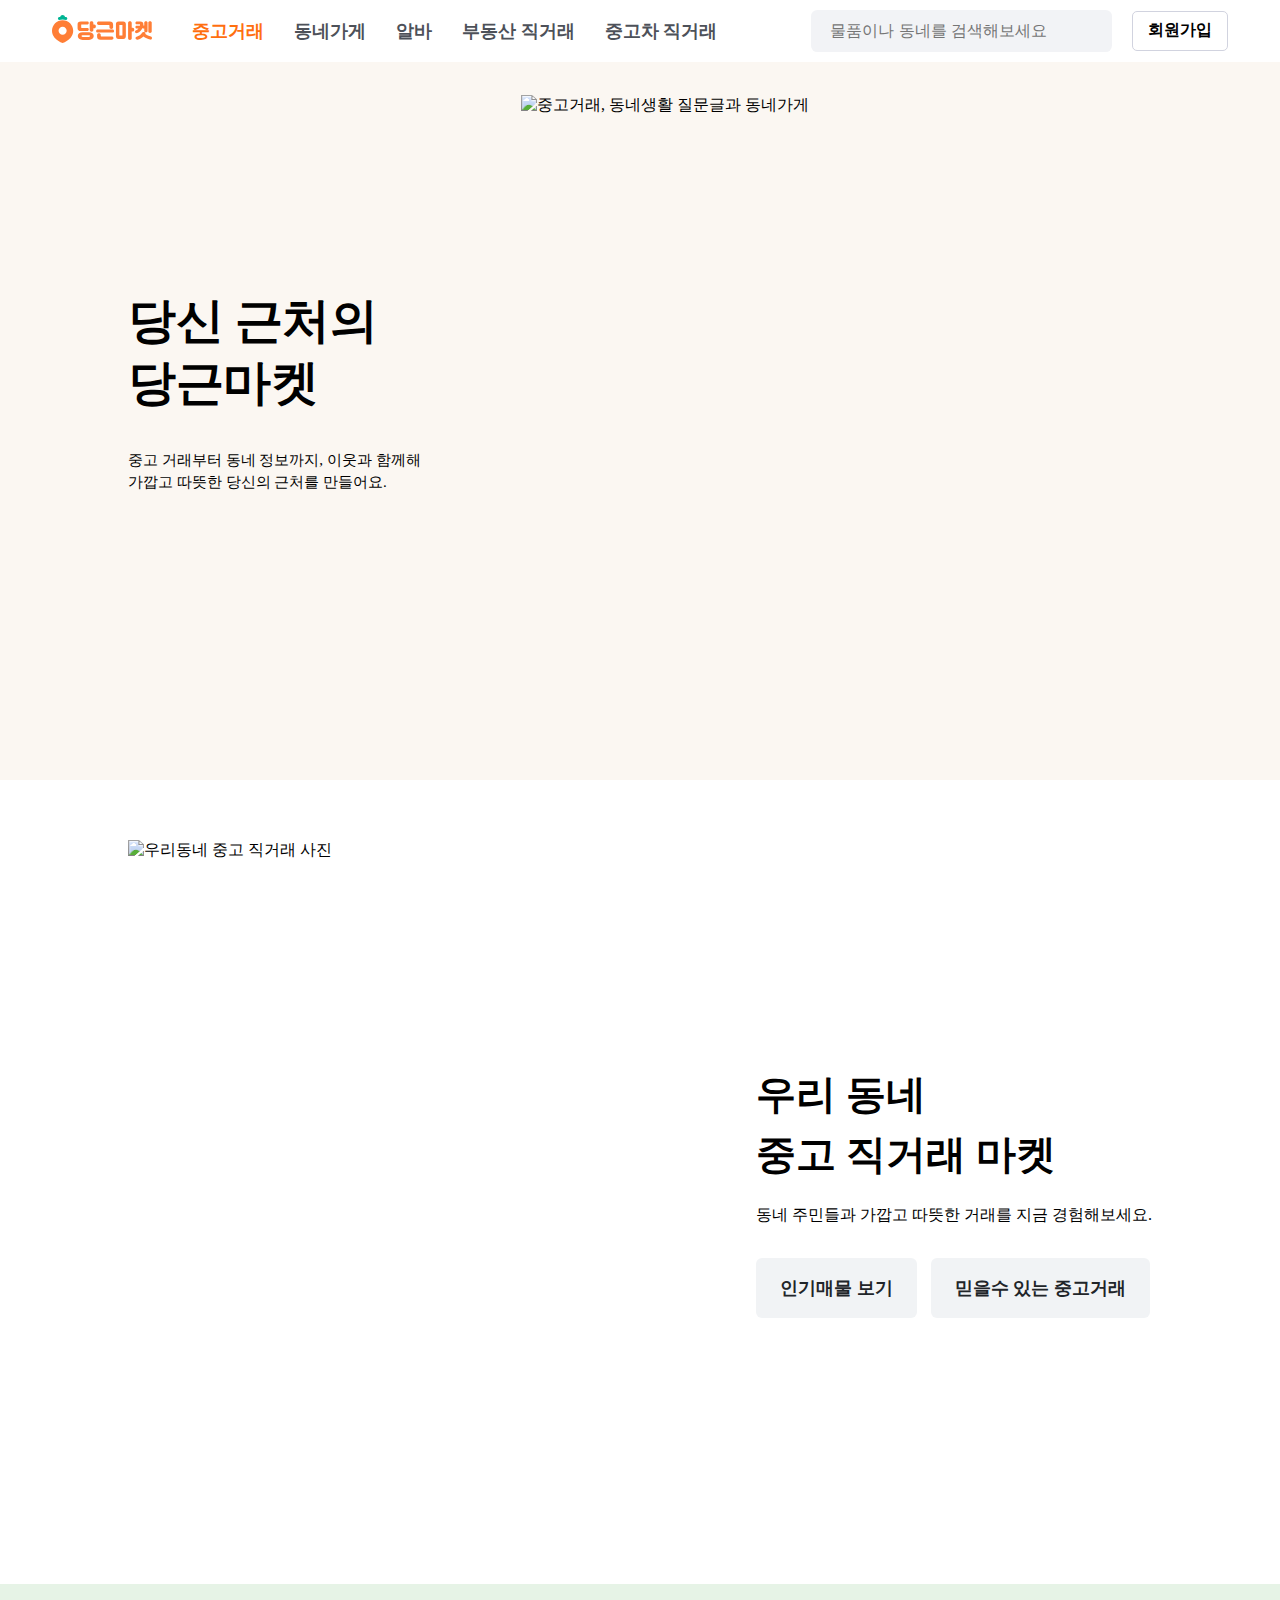
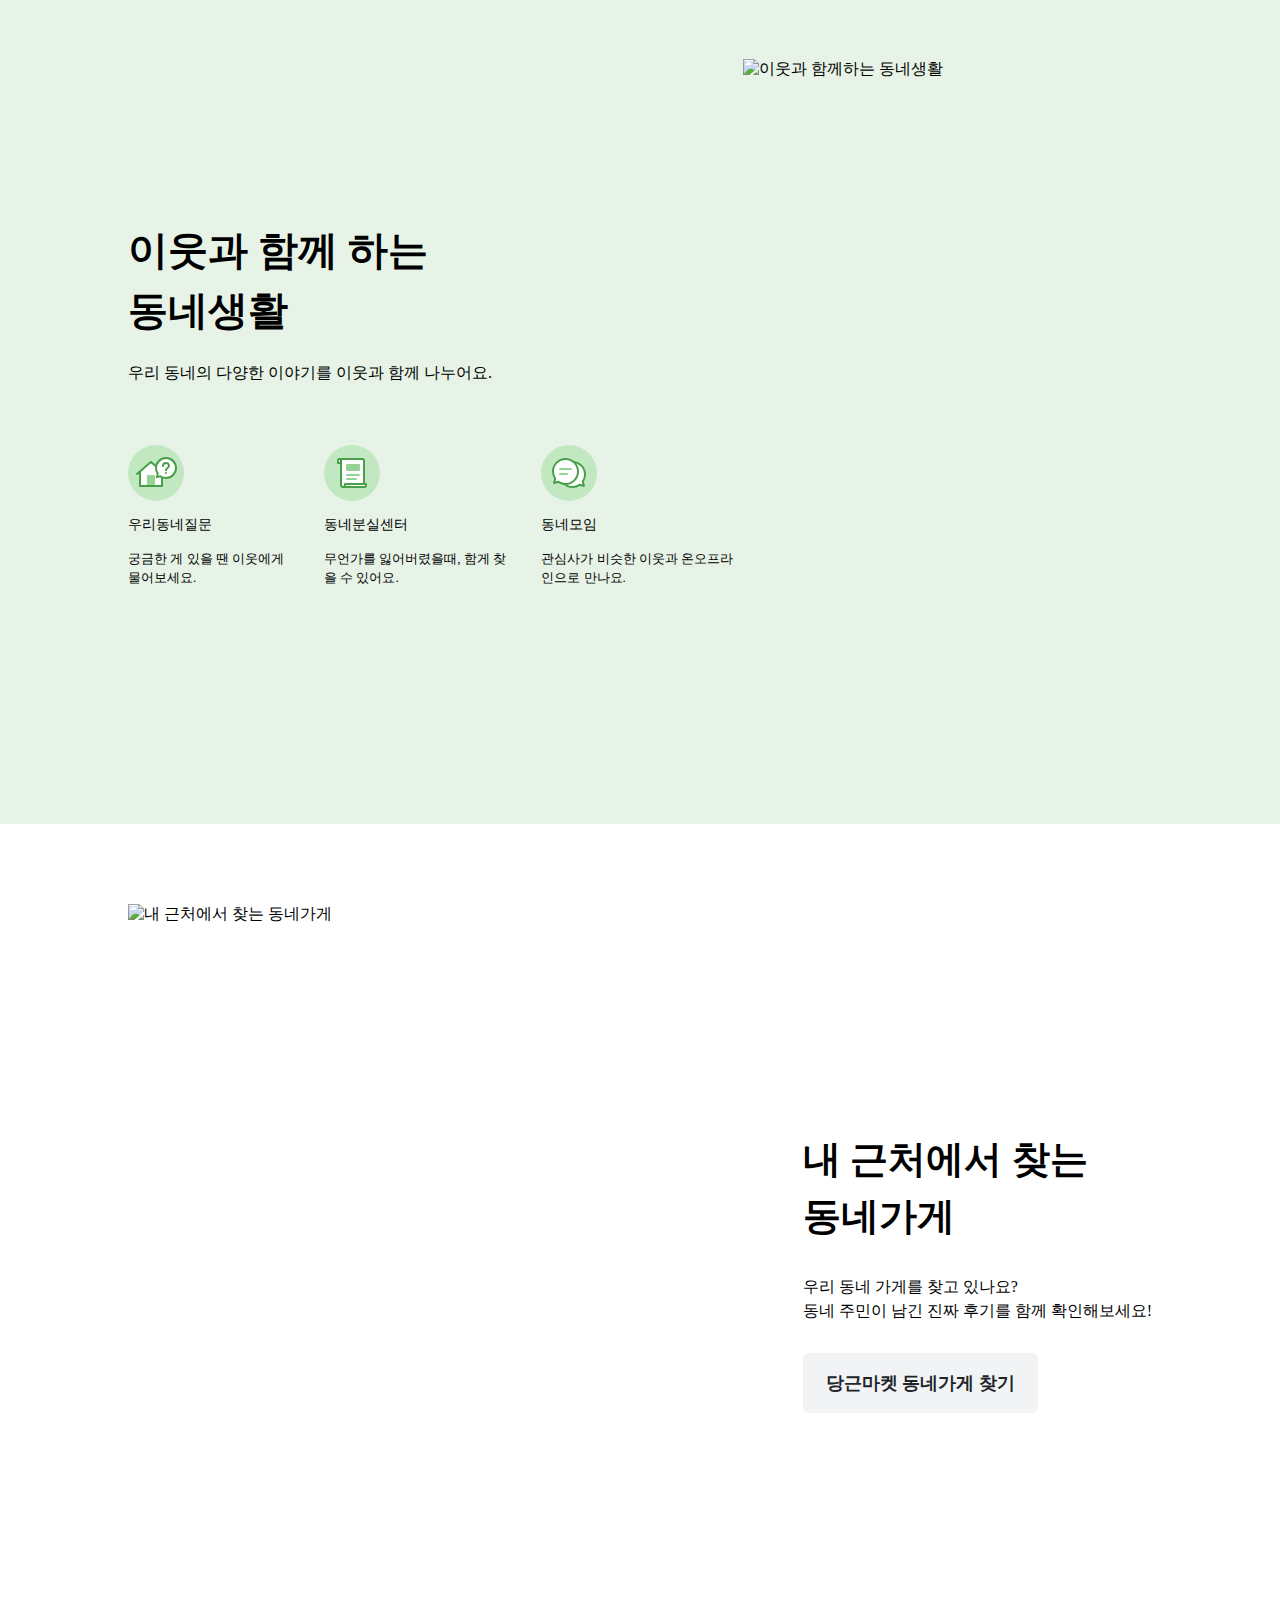
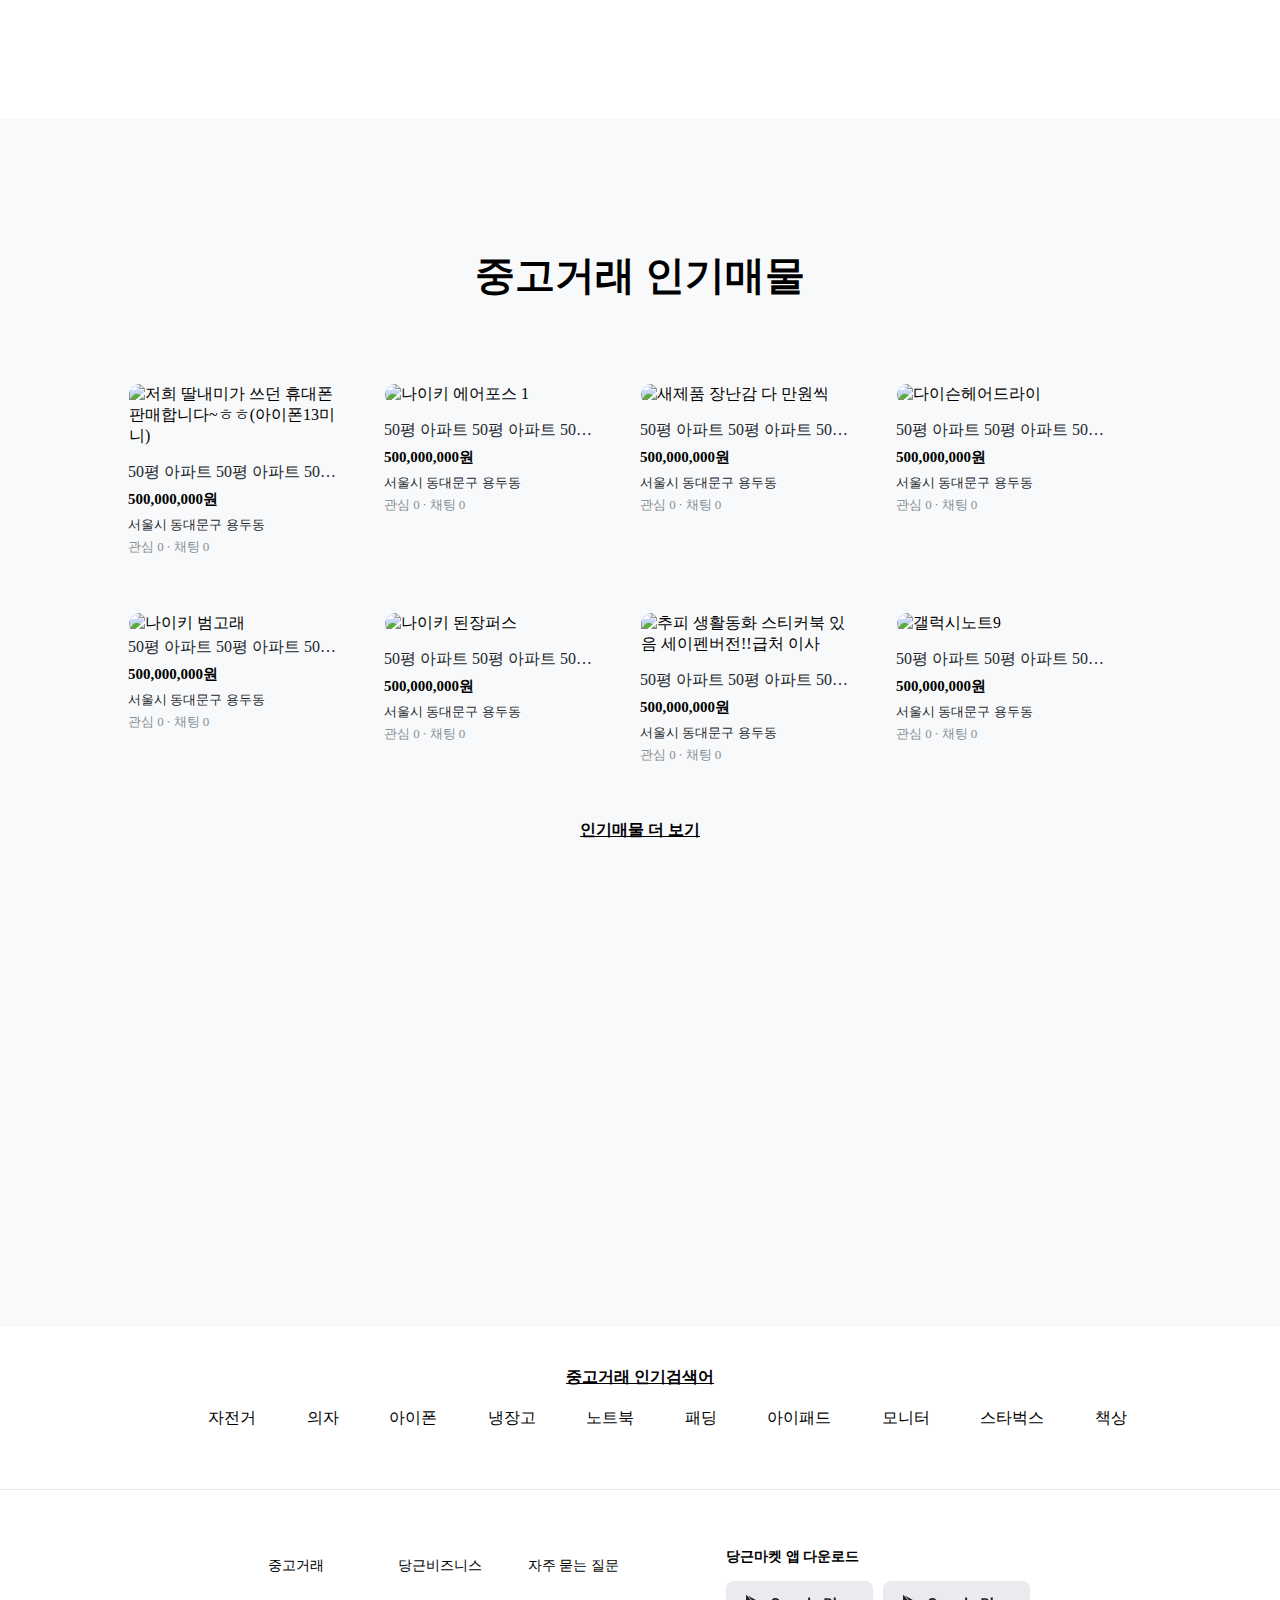
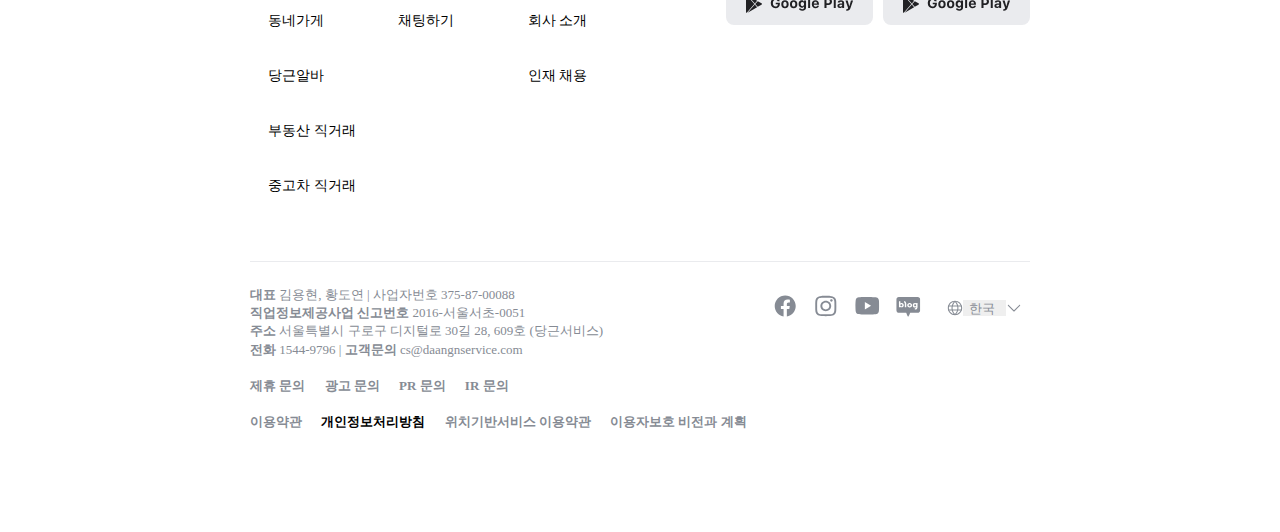
==== commit 95fb6361: "feat: add 회원가입 / 로그인 폼" ====
--- a/index.html
+++ b/index.html
@@ -173,7 +173,7 @@
             class="search__text"
             placeholder="물품이나 동네를 검색해보세요"
           />
-          <button type="button" class="btn__chat">채팅하기</button>
+          <button type="button" class="btn__signup">회원가입</button>
         </div>
       </div>
     </header>
--- a/style.css
+++ b/style.css
@@ -77,7 +77,7 @@
   color: #008c72;
 }
 
-.btn__chat {
+.btn__signup {
   height: 40px;
   font-weight: 700;
   font-size: 1rem;
@@ -90,7 +90,7 @@
   margin-left: 20px;
 }
 
-.btn__chat:hover {
+.btn__signup:hover {
   background-color: #eaebee;
   opacity: 0.5;
 }
@@ -626,7 +626,7 @@
     display: block;
   }
 
-  .btn__chat {
+  .btn__signup {
     display: none;
   }
 }
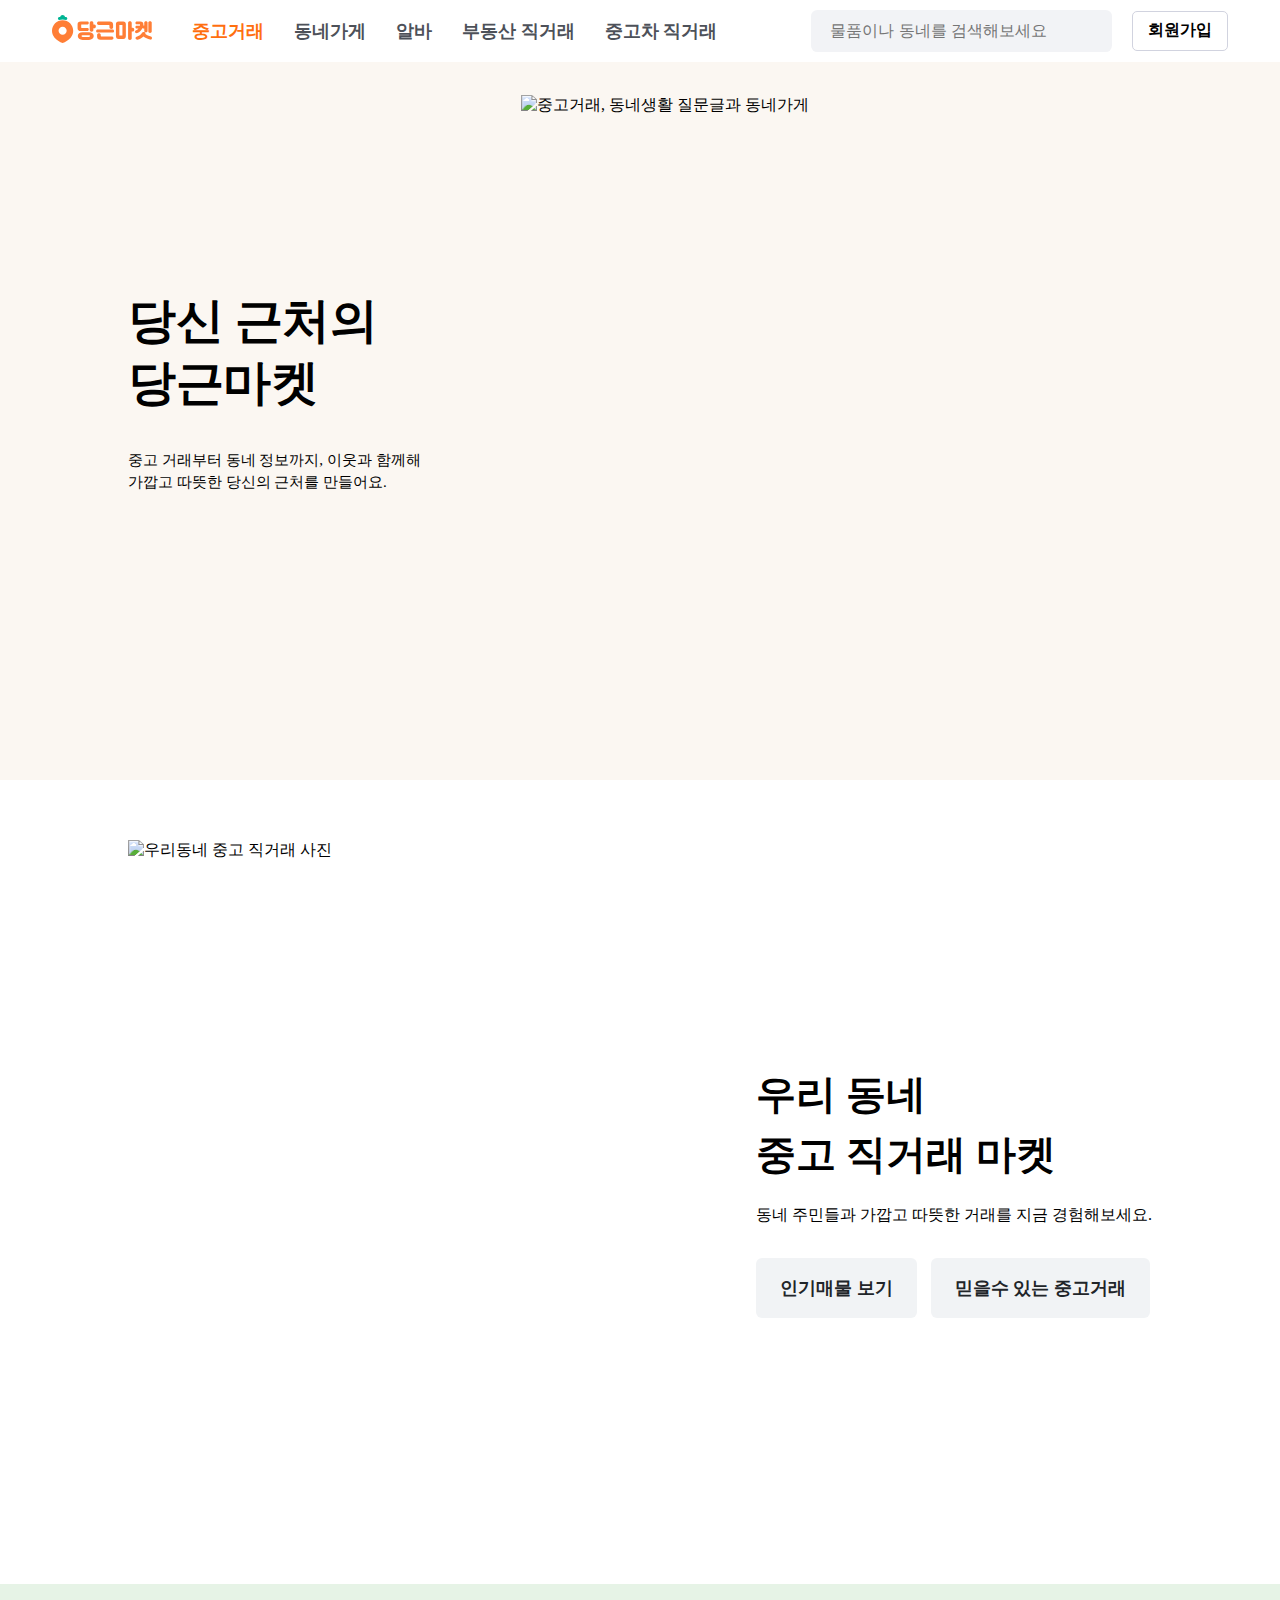
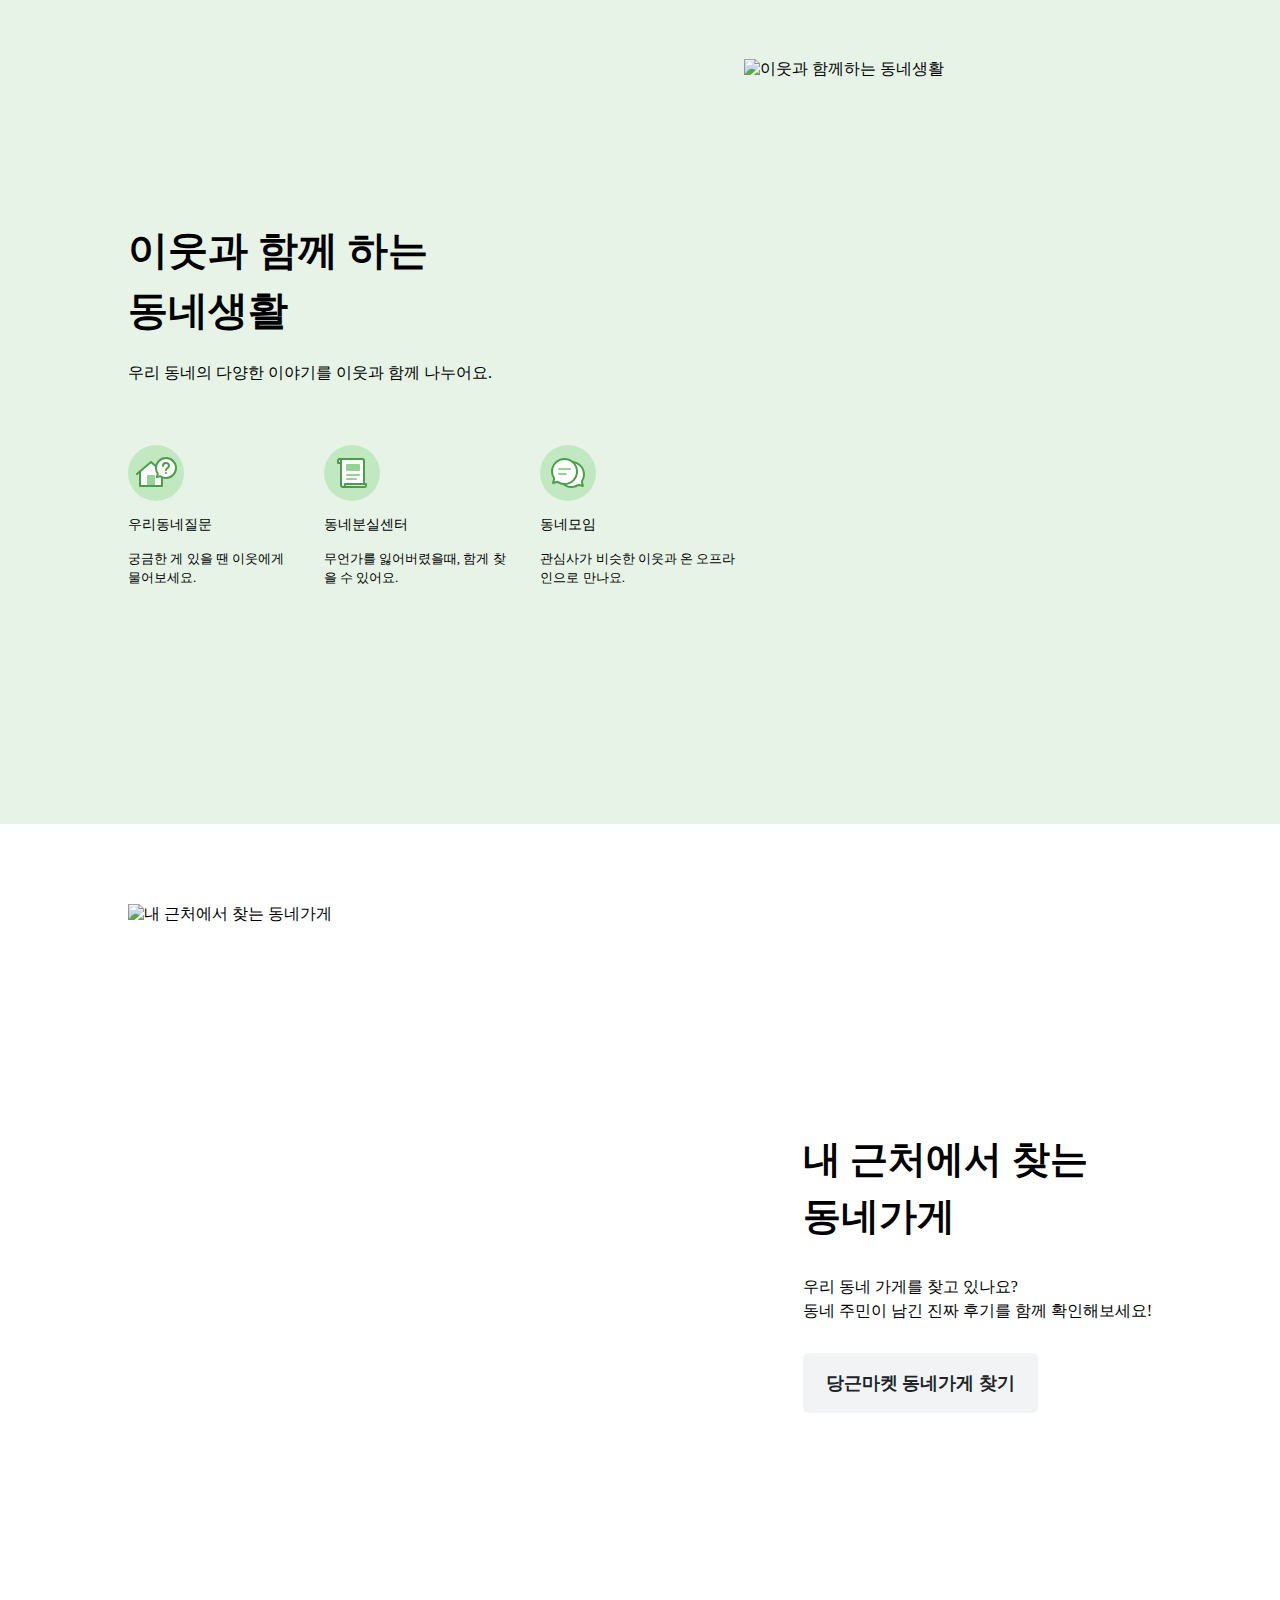
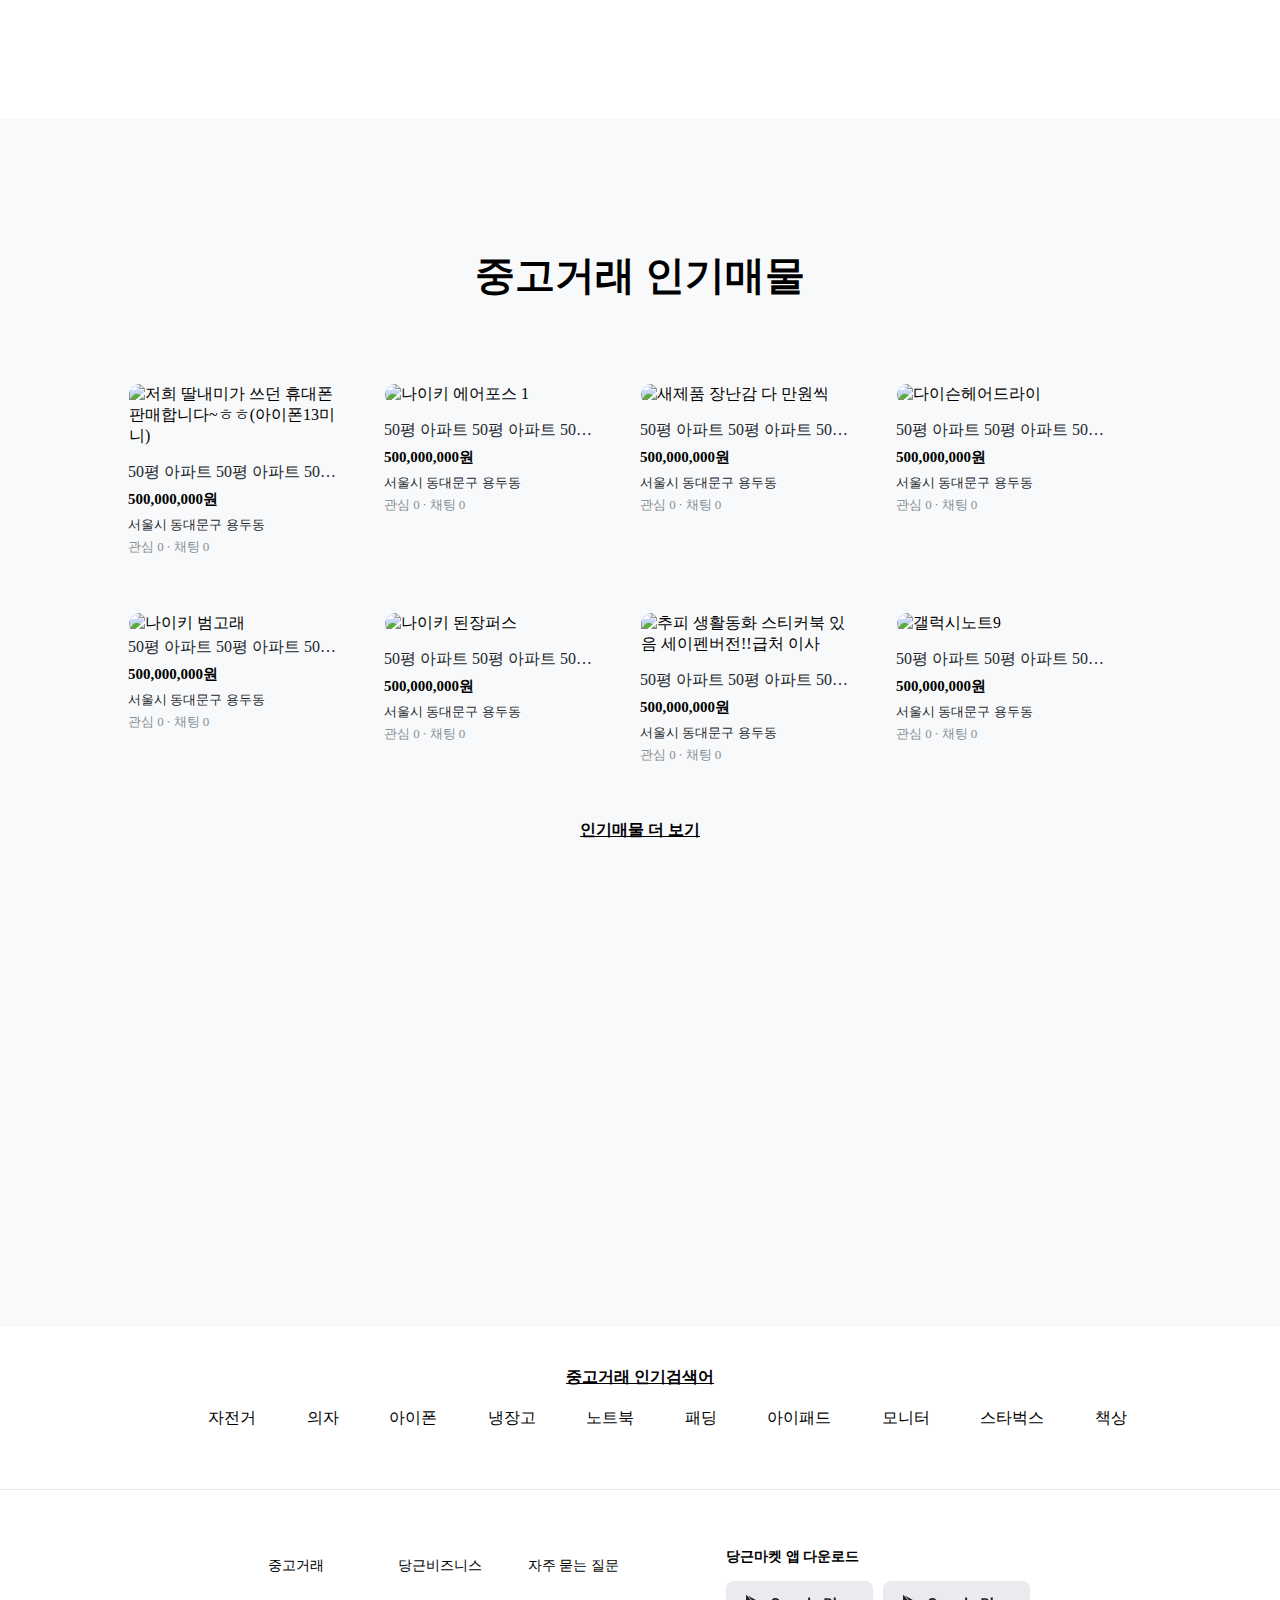
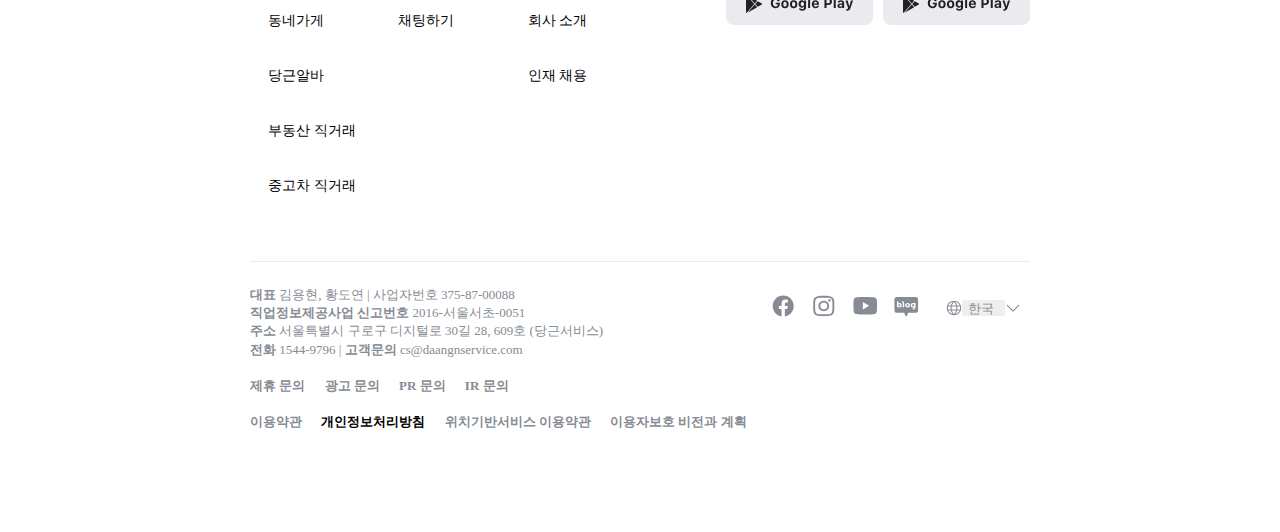
==== commit d72ccf23: "PR" ====
--- a/index.html
+++ b/index.html
@@ -269,7 +269,7 @@
               <div class="story__icon class__icon"></div>
               <div class="story__title">동네모임</div>
               <div class="story__text">
-                관심사가 비슷한 이웃과 온오프라인으로 만나요.
+                관심사가 비슷한 이웃과 온 오프라인으로 만나요.
               </div>
             </li>
           </ul>
--- a/style.css
+++ b/style.css
@@ -557,7 +557,7 @@
   display: flex;
   cursor: pointer;
   color: #868b94;
-  padding: 8px;
+  padding: 9px;
   margin-left: 10px;
 }
 
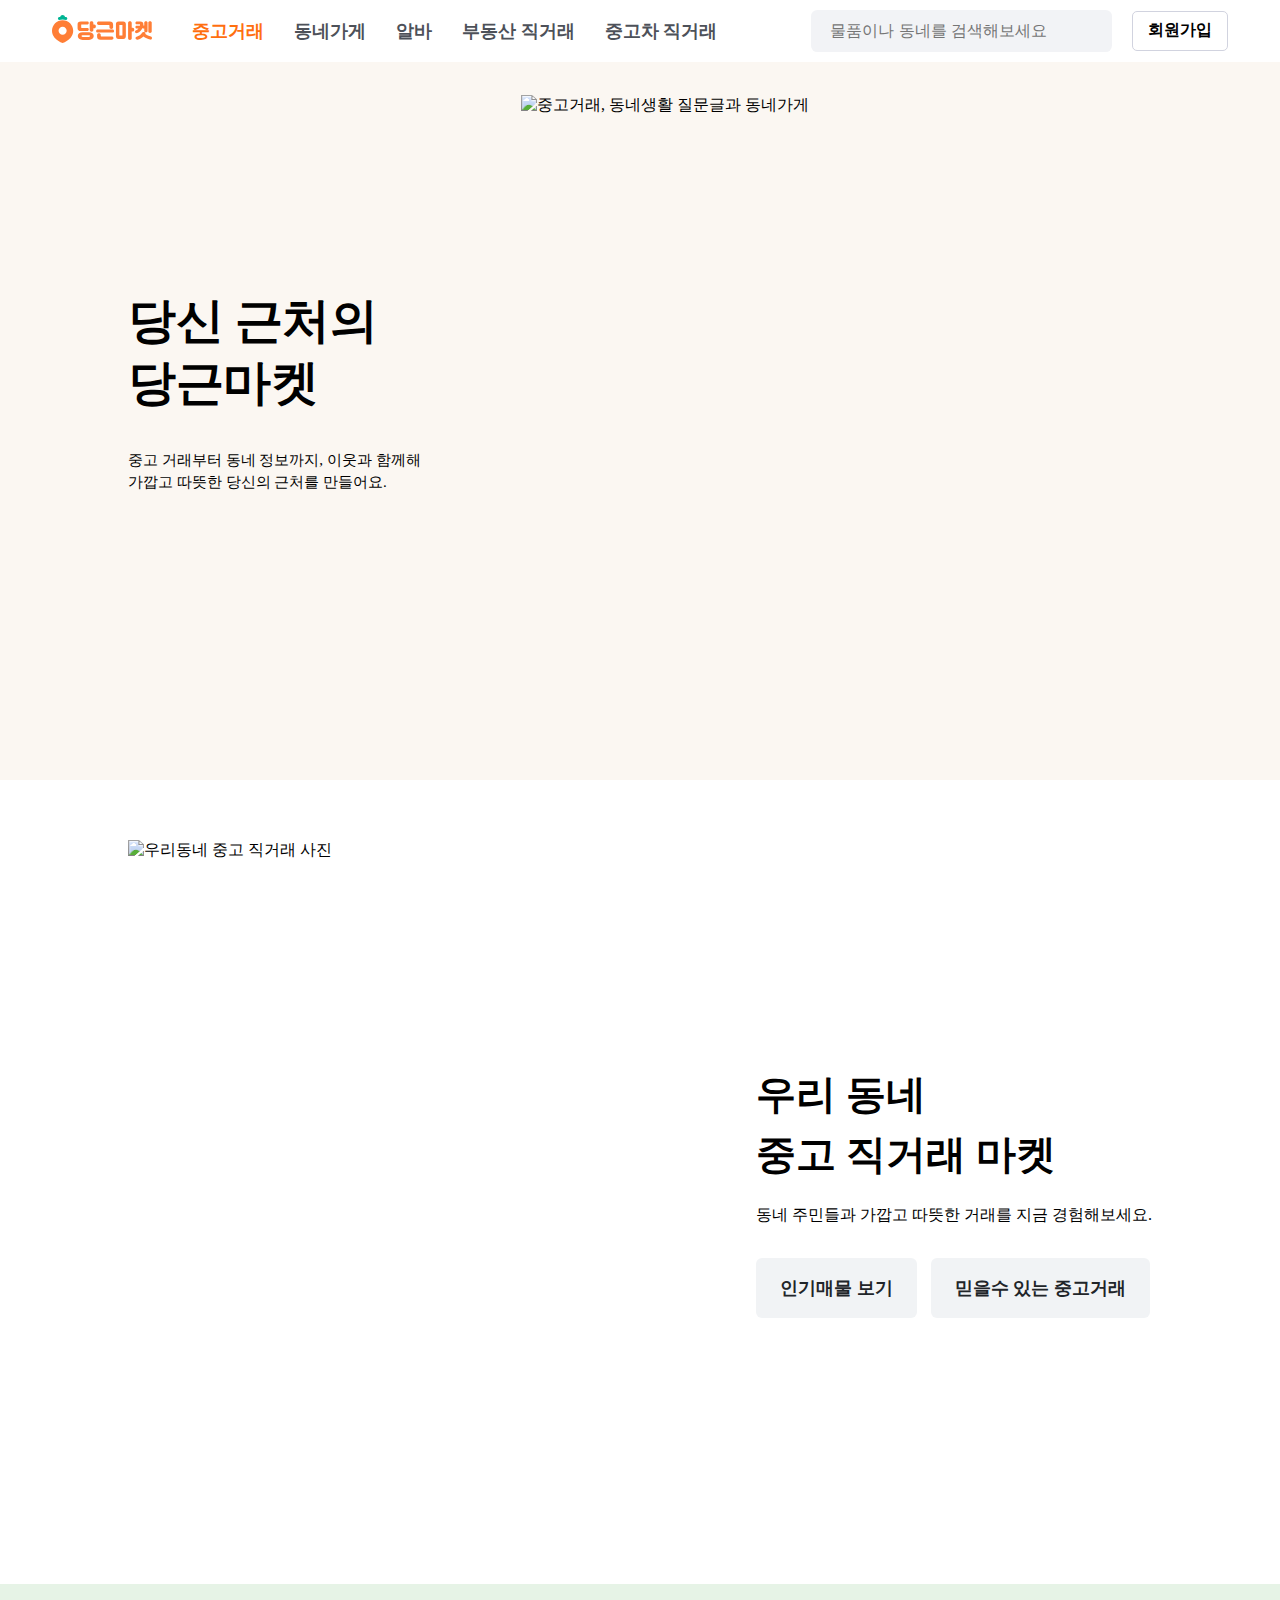
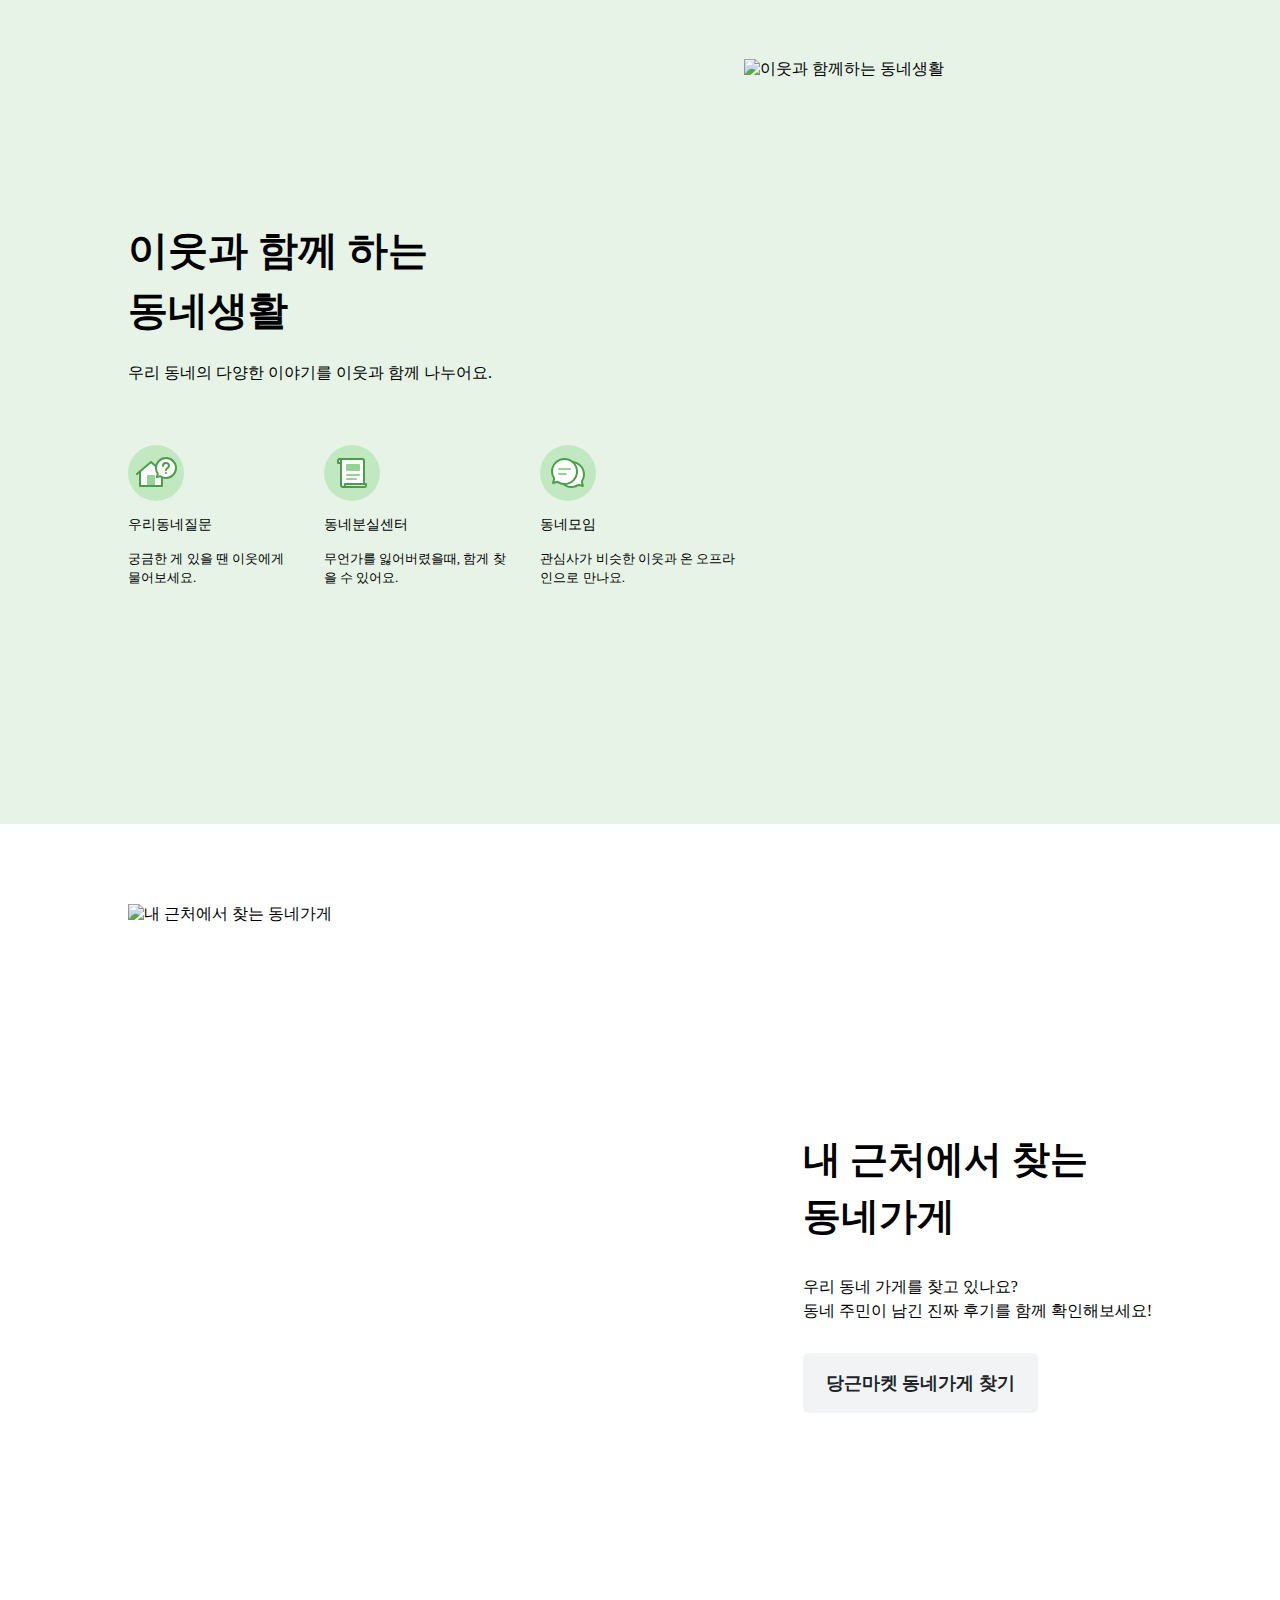
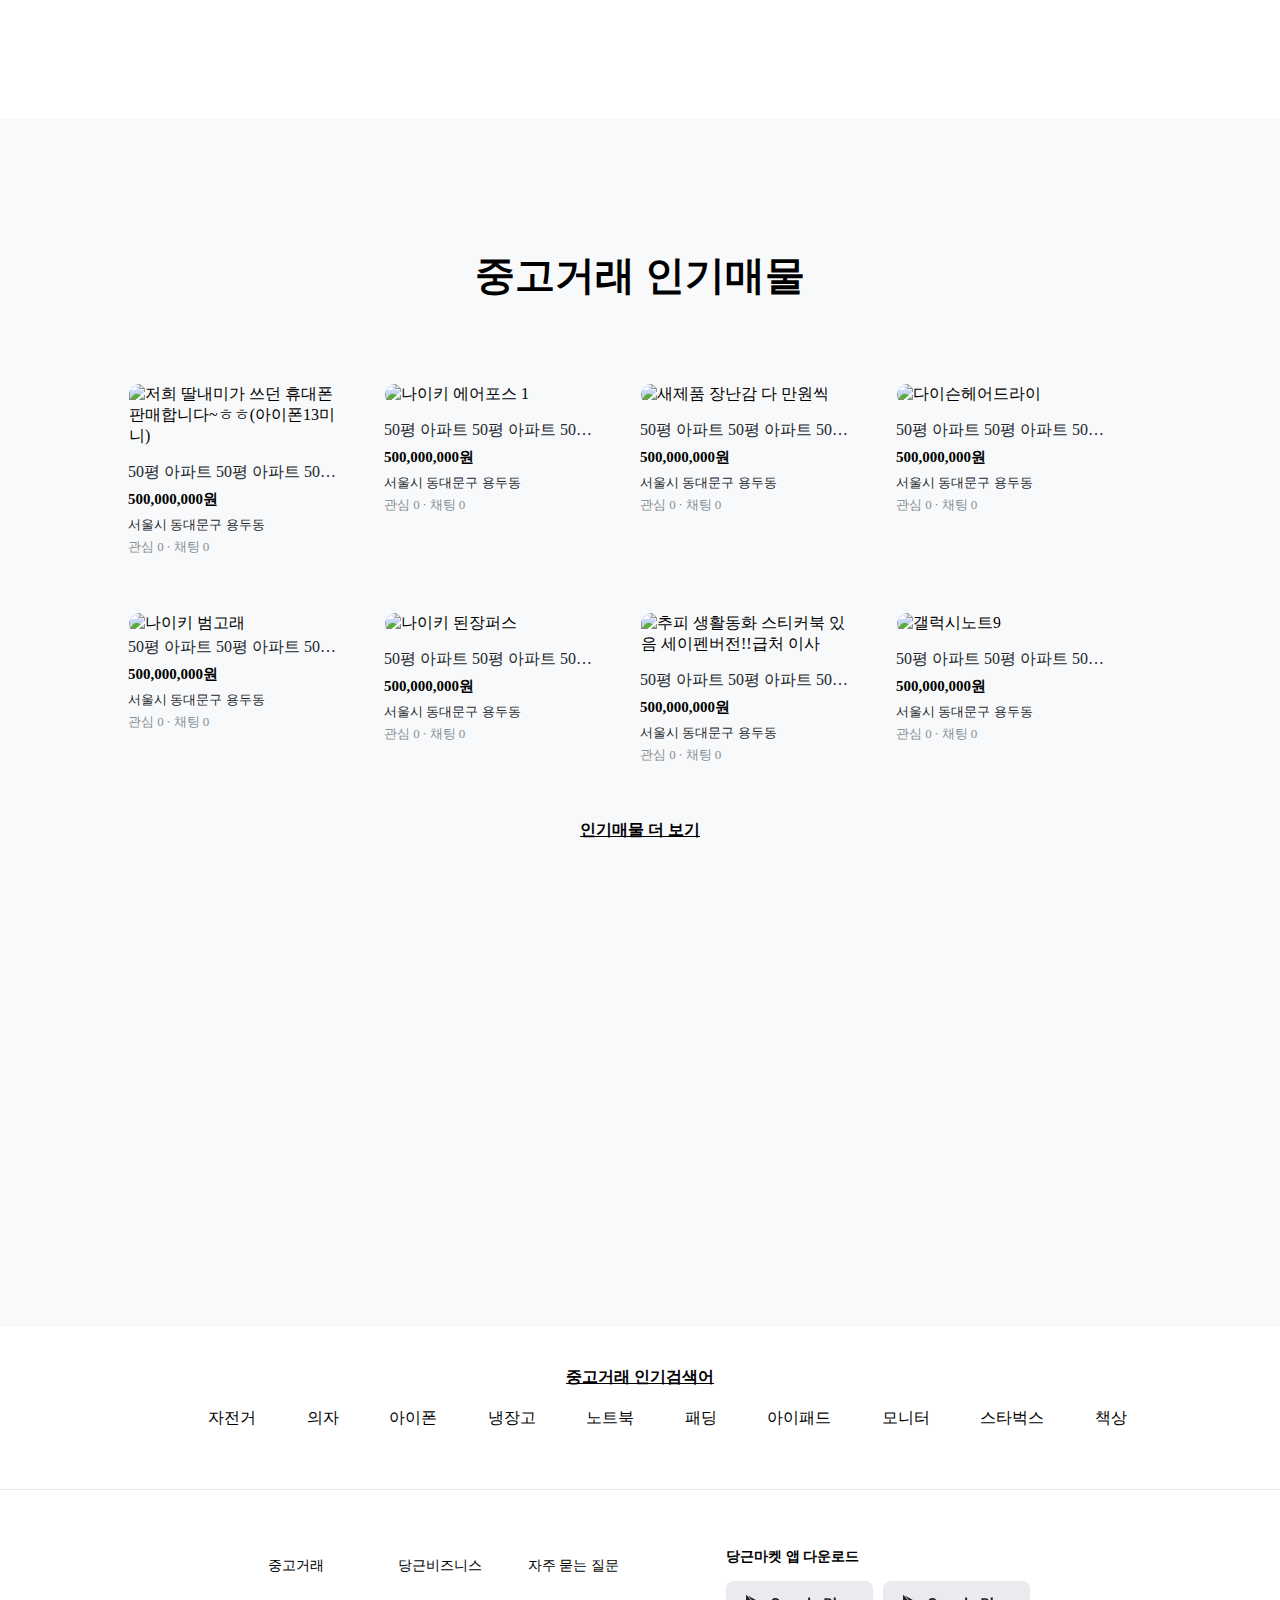
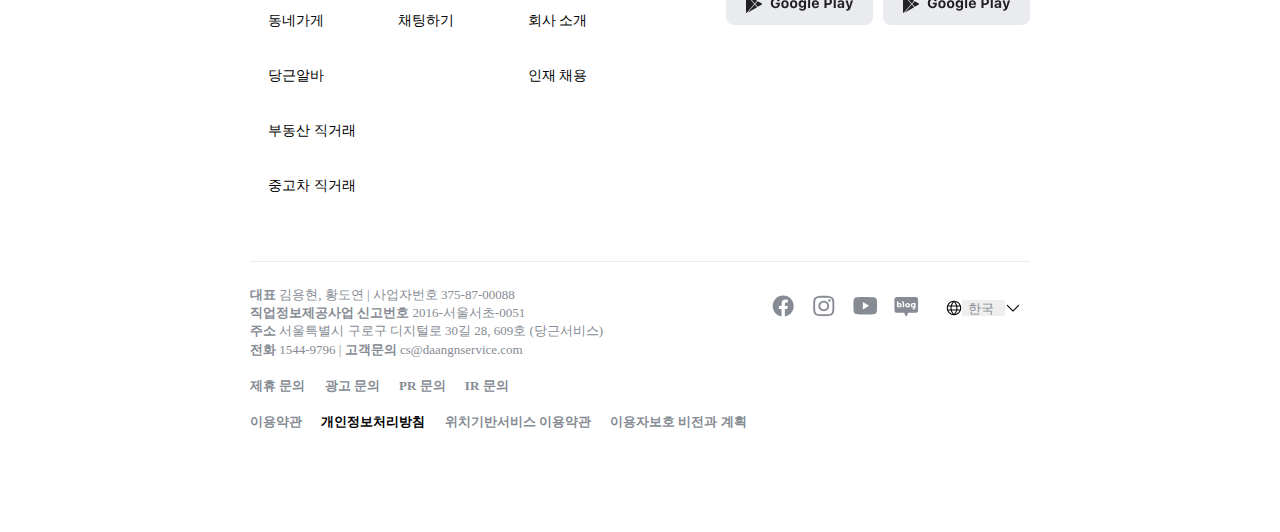
==== commit 90ba5827: "refactor: Header / svg분리 / 주석" ====
--- a/index.html
+++ b/index.html
@@ -47,46 +47,7 @@
         <div class="header__left">
           <div class="header__logo">
             <a href="https://www.daangn.com/" class="main__logo">
-              <svg
-                width="100"
-                height="28"
-                viewBox="0 0 100 28"
-                fill="none"
-                xmlns="http://www.w3.org/2000/svg"
-              >
-                <path
-                  d="M10.6241 5.1897C4.76013 5.1897 0 9.94831 0 15.8104C0 18.2759 0.845096 20.5345 2.24209 22.3276C2.34557 22.4655 2.4663 22.6035 2.56978 22.7414C2.74225 22.9311 2.89747 23.1207 3.08719 23.3104L3.10443 23.3276C5.13956 25.4828 7.70934 27.1207 10.6068 28C13.5043 27.1207 16.0741 25.4828 18.1092 23.3276L18.1264 23.3104C18.2989 23.1207 18.4714 22.9311 18.6439 22.7414C18.7646 22.6035 18.8681 22.4655 18.9715 22.3276C20.3685 20.5345 21.2136 18.2759 21.2136 15.8104C21.2309 9.93107 16.488 5.1897 10.6241 5.1897ZM10.6241 19.8621C8.38197 19.8621 6.57105 18.0518 6.57105 15.8104C6.57105 13.569 8.38197 11.7587 10.6241 11.7587C12.8662 11.7587 14.6771 13.569 14.6771 15.8104C14.6771 18.0518 12.8662 19.8621 10.6241 19.8621Z"
-                  fill="#FF7E36"
-                ></path>
-                <path
-                  d="M14.0743 4.96552C14.7814 4.81035 15.2988 4.18965 15.2988 3.44827C15.2988 2.58621 14.5917 1.87931 13.7293 1.87931C13.4879 1.87931 13.2637 1.93104 13.0567 2.03449C12.8325 0.879318 11.8322 0 10.6076 0C9.38312 0 8.3828 0.879318 8.1586 2.03449C7.95163 1.93104 7.72742 1.87931 7.48597 1.87931C6.62363 1.87931 5.9165 2.58621 5.9165 3.44827C5.9165 4.18965 6.45116 4.81035 7.14103 4.96552C8.22758 4.58621 9.38312 4.37931 10.5904 4.37931C11.7977 4.37931 12.9877 4.58621 14.0743 4.96552Z"
-                  fill="#00B493"
-                ></path>
-                <path
-                  d="M28.8191 15.9481H35.3211C36.1317 15.9481 36.7699 15.4654 36.7699 14.4654C36.7699 13.4654 36.1317 12.9826 35.3211 12.9826H29.6642C29.371 12.9826 29.1985 12.8102 29.1985 12.5344V9.98264C29.1985 9.70678 29.371 9.53437 29.6642 9.53437H35.3211C36.1317 9.53437 36.7699 9.0516 36.7699 8.0516C36.7699 7.0516 36.1317 6.56885 35.3211 6.56885H28.8191C26.6115 6.56885 25.5767 7.5516 25.5767 9.39643V13.1378C25.5767 14.9826 26.6115 15.9481 28.8191 15.9481Z"
-                  fill="#FF7E36"
-                ></path>
-                <path
-                  d="M36.9594 17.1379H30.5608C27.6806 17.1379 25.7834 18.7241 25.7834 21.0517C25.7834 23.3276 27.6806 24.9138 30.5608 24.9138H36.9594C39.8396 24.9138 41.754 23.3276 41.754 21.0517C41.754 18.7414 39.8396 17.1379 36.9594 17.1379ZM36.9594 21.9138H30.5608C29.8537 21.9138 29.4743 21.5345 29.4743 21.0517C29.4743 20.5345 29.8537 20.1379 30.5608 20.1379H36.9594C37.6665 20.1379 38.0632 20.5345 38.0632 21.0517C38.0632 21.5345 37.6493 21.9138 36.9594 21.9138Z"
-                  fill="#FF7E36"
-                ></path>
-                <path
-                  d="M42.3754 9.60339H41.3578V7.65512C41.3578 6.81029 40.6162 6.17236 39.5469 6.17236C38.4776 6.17236 37.7188 6.81029 37.7188 7.65512V15.2068C37.7188 16.0517 38.4776 16.6896 39.5469 16.6896C40.6162 16.6896 41.3578 16.0517 41.3578 15.2068V13.1551H42.3754C43.2032 13.1551 43.8586 12.431 43.8586 11.3965C43.8586 10.3965 43.2032 9.60339 42.3754 9.60339Z"
-                  fill="#FF7E36"
-                ></path>
-                <path
-                  d="M60.5189 17.6206H45.6693C44.807 17.6206 44.0999 17.0516 44.0999 15.9999C44.0999 15.0171 44.807 14.4137 45.6693 14.4137H60.5189C61.3812 14.4137 62.0883 15.0344 62.0883 15.9999C62.0883 17.0344 61.3812 17.6206 60.5189 17.6206ZM57.4662 12.3964V10.4654C57.4662 10.1206 57.2764 9.93092 56.9833 9.93092H46.6869C45.79 9.93092 45.0312 9.36194 45.0312 8.27574C45.0312 7.24125 45.79 6.56885 46.6869 6.56885H57.7766C59.9842 6.56885 61.1052 7.70678 61.1052 9.72402V12.3964C61.1052 13.2413 60.3636 13.8792 59.2943 13.8792C58.225 13.8792 57.4662 13.2413 57.4662 12.3964ZM48.7565 19.7068V20.9826C48.7565 21.2413 48.9462 21.4137 49.2394 21.4137H59.829C60.7258 21.4137 61.4847 21.9999 61.4847 23.0688C61.4847 24.1033 60.7258 24.724 59.829 24.724H48.4633C46.273 24.724 45.1002 23.793 45.1002 21.8102V19.7068C45.1002 18.8619 45.8418 18.224 46.9111 18.224C47.9804 18.224 48.7565 18.8619 48.7565 19.7068Z"
-                  fill="#FF7E36"
-                ></path>
-                <path
-                  d="M63.9343 21.362V9.12063C63.9343 7.44822 64.7794 6.56891 66.5214 6.56891H71.2642C73.0062 6.56891 73.8513 7.43098 73.8513 9.12063V21.362C73.8513 23.0344 73.0062 23.9137 71.2642 23.9137H66.5214C64.7967 23.9137 63.9343 23.0517 63.9343 21.362ZM70.4364 20.2068V10.293C70.4364 10.0517 70.3157 9.91373 70.0914 9.91373H67.7114C67.5044 9.91373 67.3664 10.0689 67.3664 10.293V20.2068C67.3664 20.4482 67.4872 20.5861 67.7114 20.5861H70.0914C70.3157 20.5861 70.4364 20.431 70.4364 20.2068ZM76.0934 23.3448V7.75856C76.0934 6.86201 76.8522 6.17236 77.9215 6.17236C78.9908 6.17236 79.7324 6.87925 79.7324 7.75856V12.862H80.75C81.5779 12.862 82.2332 13.6551 82.2332 14.6379C82.2332 15.7068 81.5779 16.4482 80.75 16.4482H79.7324V23.3448C79.7324 24.2413 78.9908 24.931 77.9215 24.931C76.8522 24.931 76.0934 24.2413 76.0934 23.3448Z"
-                  fill="#FF7E36"
-                ></path>
-                <path
-                  d="M91.5291 10.4136H92.2707V7.60331C92.2707 6.79296 92.9261 6.24124 93.9264 6.24124C94.9267 6.24124 95.5476 6.79296 95.5476 7.60331V15.9826C95.5476 16.793 94.9267 17.3447 93.9264 17.3447C92.9261 17.3447 92.2707 16.793 92.2707 15.9826V13.5171H91.5291C91.1324 13.5171 90.7702 13.3274 90.5288 12.9654C89.5285 15.1723 87.7693 16.9481 85.3202 18.0343C84.5269 18.3792 83.6818 18.155 83.2333 17.4136C82.7849 16.6723 83.0781 15.7067 83.768 15.4136C84.8718 14.9309 85.7859 14.2757 86.493 13.4309H84.7166C84.0439 13.4309 83.4403 13.0343 83.4403 12.1378C83.4403 11.3102 84.0267 10.8447 84.7166 10.8447H87.8383C87.9245 10.5343 88.0107 10.1895 88.0452 9.82744C88.0797 9.55158 87.9417 9.36193 87.683 9.36193H84.8201C84.0095 9.36193 83.4403 8.89641 83.4403 7.96537C83.4403 7.06882 84.0095 6.53434 84.8201 6.53434H88.3039C90.615 6.53434 91.6843 7.63779 91.3394 10.1205C91.3221 10.2068 91.3221 10.3102 91.3049 10.3964C91.3739 10.4137 91.4428 10.4136 91.5291 10.4136ZM98.0311 24.6033C95.8236 24.1378 93.1848 22.9309 91.4773 21.5516C89.8906 23.1205 87.7693 24.2757 85.5272 24.7067C84.7683 24.8619 83.8715 24.4998 83.5955 23.5688C83.3368 22.6723 83.7852 21.8619 84.5958 21.655C87.0449 21.0171 89.08 19.6033 90.0976 17.7067C90.408 17.1378 91.2704 16.7585 92.2362 17.0516C93.2538 17.3619 93.6677 18.3274 93.3572 18.9998L93.34 19.0343C94.7542 20.2067 96.8584 21.1205 98.928 21.5688C99.7213 21.7412 100.187 22.5516 99.9283 23.4654C99.6696 24.3792 98.8073 24.7585 98.0311 24.6033ZM96.3409 16.5688V7.5171C96.3409 6.70676 97.0136 6.15503 98.0484 6.15503C99.066 6.15503 99.7213 6.70676 99.7213 7.5171V16.5688C99.7213 17.3792 99.066 17.9309 98.0484 17.9309C97.0308 17.9309 96.3409 17.3792 96.3409 16.5688Z"
-                  fill="#FF7E36"
-                ></path>
-              </svg>
+              <img src="./img/mainlogo.svg" alt="" />
             </a>
           </div>
           <nav class="header__menu">
@@ -124,48 +85,10 @@
         <div class="header__right">
           <!-- 모바일 버튼-->
           <button class="m__btn__search" type="button">
-            <svg
-              width="24"
-              height="24"
-              viewBox="0 0 24 24"
-              fill="none"
-              xmlns="http://www.w3.org/2000/svg"
-            >
-              <path
-                fill-rule="evenodd"
-                clip-rule="evenodd"
-                d="M3.5999 10.5C3.5999 6.68926 6.68914 3.60002 10.4999 3.60002C14.3107 3.60002 17.3999 6.68926 17.3999 10.5C17.3999 14.3108 14.3107 17.4 10.4999 17.4C6.68914 17.4 3.5999 14.3108 3.5999 10.5ZM10.4999 2.40002C6.0264 2.40002 2.3999 6.02652 2.3999 10.5C2.3999 14.9735 6.0264 18.6 10.4999 18.6C12.5207 18.6 14.3687 17.86 15.7876 16.6362L20.5756 21.4243C20.81 21.6586 21.1899 21.6586 21.4242 21.4243C21.6585 21.19 21.6585 20.8101 21.4242 20.5758L16.6361 15.7877C17.8599 14.3688 18.5999 12.5208 18.5999 10.5C18.5999 6.02652 14.9734 2.40002 10.4999 2.40002Z"
-                fill="#212124"
-              ></path>
-            </svg>
+            <img src="./img/search.svg" alt="" />
           </button>
           <button class="m__btn__more" type="button">
-            <svg
-              width="24"
-              height="24"
-              viewBox="0 0 24 24"
-              fill="none"
-              xmlns="http://www.w3.org/2000/svg"
-            >
-              <path
-                fill-rule="evenodd"
-                clip-rule="evenodd"
-                d="M3 5.00002C3 4.66865 3.26863 4.40002 3.6 4.40002H20.4C20.7314 4.40002 21 4.66865 21 5.00002C21 5.3314 20.7314 5.60002 20.4 5.60002H3.6C3.26863 5.60002 3 5.3314 3 5.00002Z"
-                fill="#212124"
-              ></path>
-              <path
-                fill-rule="evenodd"
-                clip-rule="evenodd"
-                d="M3 12C3 11.6687 3.26863 11.4 3.6 11.4H20.4C20.7314 11.4 21 11.6687 21 12C21 12.3314 20.7314 12.6 20.4 12.6H3.6C3.26863 12.6 3 12.3314 3 12Z"
-                fill="#212124"
-              ></path>
-              <path
-                fill-rule="evenodd"
-                clip-rule="evenodd"
-                d="M3 19C3 18.6687 3.26863 18.4 3.6 18.4H20.4C20.7314 18.4 21 18.6687 21 19C21 19.3314 20.7314 19.6 20.4 19.6H3.6C3.26863 19.6 3 19.3314 3 19Z"
-                fill="#212124"
-              ></path>
-            </svg>
+            <img src="./img/more.svg" alt="" />
           </button>
 
           <input
@@ -179,6 +102,8 @@
     </header>
 
     <!-- Section -->
+
+    <!-- Section1 : 당신 근처의 당근마켓  -->
     <section class="section__top">
       <div class="inner top__inner">
         <h1 class="top__title">
@@ -202,6 +127,8 @@
         />
       </div>
     </section>
+
+    <!-- Section2 : 우리 동네 중고 직거래 마켓 -->
     <section class="section__middle1">
       <div class="inner middle1__inner">
         <img
@@ -239,6 +166,8 @@
         </div>
       </div>
     </section>
+
+    <!-- Section3 : 이웃과 함께 하는 동네생활 -->
     <section class="section__middle2">
       <div class="inner middle2__inner">
         <div>
@@ -285,6 +214,8 @@
         />
       </div>
     </section>
+
+    <!-- Section4 : 내 근처에서 찾는 동네가게 -->
     <section class="section__bottom">
       <div class="inner bottom__inner">
         <img
@@ -314,6 +245,8 @@
         </div>
       </div>
     </section>
+
+    <!-- Section5 : 중고거래 인기매물 -->
     <section class="section__fav">
       <div class="inner fav__inner">
         <h1 class="fav__title">중고거래 인기매물</h1>
@@ -502,6 +435,8 @@
         </div>
       </div>
     </section>
+
+    <!-- Section6 : 중고거래 인기검색어 -->
     <section class="section__keyword">
       <a href="https://www.daangn.com/top_keywords" class="keyword__title"
         >중고거래 인기검색어</a
@@ -576,8 +511,10 @@
       </ul>
     </section>
 
+    <!-- footer -->
     <footer class="footer">
       <div class="inner footer__inner">
+        <!-- footer Section1 : 링크 -->
         <section class="footer__etce">
           <div class="download">
             <div class="download__title">당근마켓 앱 다운로드</div>
@@ -587,50 +524,14 @@
                 target="_blank"
               >
                 <div class="btn__download">
-                  <svg
-                    width="147"
-                    height="44"
-                    viewBox="0 0 147 44"
-                    fill="none"
-                    xmlns="http://www.w3.org/2000/svg"
-                  >
-                    <rect width="147" height="44" rx="8" fill="#EAEBEE"></rect>
-                    <path
-                      d="M44.756 22.044V22.058C44.756 25.278 46.562 27.252 49.488 27.252C52.19 27.252 53.87 25.614 53.87 22.996V21.736H49.726V23.248H51.854V23.43C51.812 24.676 50.874 25.502 49.53 25.502C47.892 25.502 46.87 24.186 46.87 22.044V22.03C46.87 19.93 47.85 18.628 49.446 18.628C50.594 18.628 51.434 19.216 51.714 20.196L51.728 20.266H53.786L53.772 20.196C53.478 18.222 51.77 16.878 49.446 16.878C46.576 16.878 44.756 18.88 44.756 22.044ZM55.2667 23.22V23.234C55.2667 25.684 56.6667 27.154 58.9767 27.154C61.3007 27.154 62.6867 25.698 62.6867 23.234V23.22C62.6867 20.798 61.2727 19.314 58.9767 19.314C56.6807 19.314 55.2667 20.798 55.2667 23.22ZM57.3107 23.234V23.22C57.3107 21.75 57.9127 20.868 58.9767 20.868C60.0267 20.868 60.6427 21.75 60.6427 23.22V23.234C60.6427 24.718 60.0407 25.586 58.9767 25.586C57.9127 25.586 57.3107 24.718 57.3107 23.234ZM63.9484 23.22V23.234C63.9484 25.684 65.3484 27.154 67.6584 27.154C69.9824 27.154 71.3684 25.698 71.3684 23.234V23.22C71.3684 20.798 69.9544 19.314 67.6584 19.314C65.3624 19.314 63.9484 20.798 63.9484 23.22ZM65.9924 23.234V23.22C65.9924 21.75 66.5944 20.868 67.6584 20.868C68.7084 20.868 69.3244 21.75 69.3244 23.22V23.234C69.3244 24.718 68.7224 25.586 67.6584 25.586C66.5944 25.586 65.9924 24.718 65.9924 23.234ZM72.616 23.052V23.066C72.616 25.208 73.778 26.678 75.668 26.678C76.718 26.678 77.516 26.244 77.922 25.446H78.048V26.846C78.048 27.728 77.432 28.218 76.368 28.218C75.472 28.218 74.954 27.924 74.842 27.49V27.462H72.868V27.49C73.022 28.778 74.24 29.646 76.326 29.646C78.594 29.646 80.036 28.526 80.036 26.762V19.468H78.048V20.7H77.95C77.544 19.86 76.732 19.356 75.71 19.356C73.778 19.356 72.616 20.84 72.616 23.052ZM74.66 23.066V23.052C74.66 21.806 75.276 20.966 76.354 20.966C77.418 20.966 78.076 21.806 78.076 23.052V23.066C78.076 24.298 77.432 25.138 76.354 25.138C75.262 25.138 74.66 24.298 74.66 23.066ZM82.1148 16.598V27H84.1168V16.598H82.1148ZM89.4917 27.154C91.6897 27.154 92.6557 25.88 92.8937 24.942L92.9077 24.872H91.0457L91.0317 24.914C90.8917 25.208 90.4017 25.67 89.5337 25.67C88.4697 25.67 87.8117 24.942 87.7837 23.71H92.9637V23.094C92.9637 20.812 91.6057 19.314 89.4077 19.314C87.2097 19.314 85.8097 20.84 85.8097 23.234V23.248C85.8097 25.656 87.1957 27.154 89.4917 27.154ZM87.8117 22.464C87.9237 21.4 88.5677 20.812 89.4357 20.812C90.3037 20.812 90.9337 21.372 91.0457 22.464H87.8117ZM102.53 17.13H98.4556V27H100.528V23.892H102.53C104.602 23.892 106.002 22.548 106.002 20.518V20.504C106.002 18.474 104.602 17.13 102.53 17.13ZM100.528 22.282V18.768H102.026C103.202 18.768 103.902 19.384 103.902 20.518V20.532C103.902 21.652 103.202 22.282 102.026 22.282H100.528ZM107.763 16.598V27H109.765V16.598H107.763ZM113.88 27.112C114.86 27.112 115.658 26.692 116.036 26.006H116.162V27H118.136V21.862C118.136 20.252 117.002 19.314 115 19.314C113.11 19.314 111.864 20.182 111.71 21.498V21.568H113.544L113.558 21.54C113.726 21.092 114.174 20.84 114.902 20.84C115.714 20.84 116.162 21.204 116.162 21.862V22.478L114.342 22.59C112.466 22.702 111.43 23.486 111.43 24.844V24.858C111.43 26.23 112.438 27.112 113.88 27.112ZM113.376 24.732V24.718C113.376 24.172 113.782 23.85 114.65 23.794L116.162 23.71V24.256C116.162 25.054 115.476 25.656 114.552 25.656C113.852 25.656 113.376 25.306 113.376 24.732ZM121.662 19.468H119.464L122.11 27L122.04 27.294C121.9 27.882 121.494 28.148 120.78 28.148C120.598 28.148 120.402 28.148 120.262 28.134V29.632C120.5 29.646 120.752 29.66 120.976 29.66C122.838 29.66 123.832 28.988 124.504 26.986L127.066 19.468H124.952L123.384 25.18H123.244L121.662 19.468Z"
-                      fill="#212124"
-                    ></path>
-                    <path
-                      fill-rule="evenodd"
-                      clip-rule="evenodd"
-                      d="M20.5227 32C20.2061 31.9138 20 31.596 20 31.1044V14.8742C20 14.4188 20.1745 14.1117 20.4511 14L28.3418 23.0448L20.5227 32ZM21.6089 31.6555L31.1069 26.2143L28.7935 23.5626L21.6089 31.6555ZM31.1723 19.8032L21.8067 14.4366L28.8072 22.5119L31.1723 19.8032ZM31.8077 20.1673L35.4766 22.2696C36.1713 22.6677 36.1776 23.3093 35.4766 23.7109L31.7149 25.866L29.2613 23.0357L31.8077 20.1673Z"
-                      fill="#212124"
-                    ></path>
-                  </svg></div
+                  <img src="./img/download.svg" alt="" /></div
               ></a>
               <a
                 href="https://play.google.com/store/apps/details?id=com.towneers.www&amp;hl=ko"
                 target="_blank"
               >
                 <div class="btn__download">
-                  <svg
-                    width="147"
-                    height="44"
-                    viewBox="0 0 147 44"
-                    fill="none"
-                    xmlns="http://www.w3.org/2000/svg"
-                  >
-                    <rect width="147" height="44" rx="8" fill="#EAEBEE"></rect>
-                    <path
-                      d="M44.756 22.044V22.058C44.756 25.278 46.562 27.252 49.488 27.252C52.19 27.252 53.87 25.614 53.87 22.996V21.736H49.726V23.248H51.854V23.43C51.812 24.676 50.874 25.502 49.53 25.502C47.892 25.502 46.87 24.186 46.87 22.044V22.03C46.87 19.93 47.85 18.628 49.446 18.628C50.594 18.628 51.434 19.216 51.714 20.196L51.728 20.266H53.786L53.772 20.196C53.478 18.222 51.77 16.878 49.446 16.878C46.576 16.878 44.756 18.88 44.756 22.044ZM55.2667 23.22V23.234C55.2667 25.684 56.6667 27.154 58.9767 27.154C61.3007 27.154 62.6867 25.698 62.6867 23.234V23.22C62.6867 20.798 61.2727 19.314 58.9767 19.314C56.6807 19.314 55.2667 20.798 55.2667 23.22ZM57.3107 23.234V23.22C57.3107 21.75 57.9127 20.868 58.9767 20.868C60.0267 20.868 60.6427 21.75 60.6427 23.22V23.234C60.6427 24.718 60.0407 25.586 58.9767 25.586C57.9127 25.586 57.3107 24.718 57.3107 23.234ZM63.9484 23.22V23.234C63.9484 25.684 65.3484 27.154 67.6584 27.154C69.9824 27.154 71.3684 25.698 71.3684 23.234V23.22C71.3684 20.798 69.9544 19.314 67.6584 19.314C65.3624 19.314 63.9484 20.798 63.9484 23.22ZM65.9924 23.234V23.22C65.9924 21.75 66.5944 20.868 67.6584 20.868C68.7084 20.868 69.3244 21.75 69.3244 23.22V23.234C69.3244 24.718 68.7224 25.586 67.6584 25.586C66.5944 25.586 65.9924 24.718 65.9924 23.234ZM72.616 23.052V23.066C72.616 25.208 73.778 26.678 75.668 26.678C76.718 26.678 77.516 26.244 77.922 25.446H78.048V26.846C78.048 27.728 77.432 28.218 76.368 28.218C75.472 28.218 74.954 27.924 74.842 27.49V27.462H72.868V27.49C73.022 28.778 74.24 29.646 76.326 29.646C78.594 29.646 80.036 28.526 80.036 26.762V19.468H78.048V20.7H77.95C77.544 19.86 76.732 19.356 75.71 19.356C73.778 19.356 72.616 20.84 72.616 23.052ZM74.66 23.066V23.052C74.66 21.806 75.276 20.966 76.354 20.966C77.418 20.966 78.076 21.806 78.076 23.052V23.066C78.076 24.298 77.432 25.138 76.354 25.138C75.262 25.138 74.66 24.298 74.66 23.066ZM82.1148 16.598V27H84.1168V16.598H82.1148ZM89.4917 27.154C91.6897 27.154 92.6557 25.88 92.8937 24.942L92.9077 24.872H91.0457L91.0317 24.914C90.8917 25.208 90.4017 25.67 89.5337 25.67C88.4697 25.67 87.8117 24.942 87.7837 23.71H92.9637V23.094C92.9637 20.812 91.6057 19.314 89.4077 19.314C87.2097 19.314 85.8097 20.84 85.8097 23.234V23.248C85.8097 25.656 87.1957 27.154 89.4917 27.154ZM87.8117 22.464C87.9237 21.4 88.5677 20.812 89.4357 20.812C90.3037 20.812 90.9337 21.372 91.0457 22.464H87.8117ZM102.53 17.13H98.4556V27H100.528V23.892H102.53C104.602 23.892 106.002 22.548 106.002 20.518V20.504C106.002 18.474 104.602 17.13 102.53 17.13ZM100.528 22.282V18.768H102.026C103.202 18.768 103.902 19.384 103.902 20.518V20.532C103.902 21.652 103.202 22.282 102.026 22.282H100.528ZM107.763 16.598V27H109.765V16.598H107.763ZM113.88 27.112C114.86 27.112 115.658 26.692 116.036 26.006H116.162V27H118.136V21.862C118.136 20.252 117.002 19.314 115 19.314C113.11 19.314 111.864 20.182 111.71 21.498V21.568H113.544L113.558 21.54C113.726 21.092 114.174 20.84 114.902 20.84C115.714 20.84 116.162 21.204 116.162 21.862V22.478L114.342 22.59C112.466 22.702 111.43 23.486 111.43 24.844V24.858C111.43 26.23 112.438 27.112 113.88 27.112ZM113.376 24.732V24.718C113.376 24.172 113.782 23.85 114.65 23.794L116.162 23.71V24.256C116.162 25.054 115.476 25.656 114.552 25.656C113.852 25.656 113.376 25.306 113.376 24.732ZM121.662 19.468H119.464L122.11 27L122.04 27.294C121.9 27.882 121.494 28.148 120.78 28.148C120.598 28.148 120.402 28.148 120.262 28.134V29.632C120.5 29.646 120.752 29.66 120.976 29.66C122.838 29.66 123.832 28.988 124.504 26.986L127.066 19.468H124.952L123.384 25.18H123.244L121.662 19.468Z"
-                      fill="#212124"
-                    ></path>
-                    <path
-                      fill-rule="evenodd"
-                      clip-rule="evenodd"
-                      d="M20.5227 32C20.2061 31.9138 20 31.596 20 31.1044V14.8742C20 14.4188 20.1745 14.1117 20.4511 14L28.3418 23.0448L20.5227 32ZM21.6089 31.6555L31.1069 26.2143L28.7935 23.5626L21.6089 31.6555ZM31.1723 19.8032L21.8067 14.4366L28.8072 22.5119L31.1723 19.8032ZM31.8077 20.1673L35.4766 22.2696C36.1713 22.6677 36.1776 23.3093 35.4766 23.7109L31.7149 25.866L29.2613 23.0357L31.8077 20.1673Z"
-                      fill="#212124"
-                    ></path>
-                  </svg></div
+                  <img src="./img/download.svg" alt="" /></div
               ></a>
             </div>
           </div>
@@ -698,6 +599,7 @@
           </nav>
         </section>
 
+        <!-- footer Section2 : 회사 정보 -->
         <section class="footer__info">
           <section class="company__info">
             <section>
@@ -758,141 +660,39 @@
               href="https://www.facebook.com/daangn"
               target="_blank"
               class="_1trxeqsl _1trxeqso"
-              ><svg
-                width="25"
-                height="24"
-                viewBox="0 0 25 24"
-                fill="none"
-                xmlns="http://www.w3.org/2000/svg"
-              >
-                <path
-                  d="M22.7158 12.0458C22.7158 6.21012 18.0165 1.48242 12.2158 1.48242C6.41515 1.48242 1.71582 6.21012 1.71582 12.0458C1.71582 17.3181 5.55649 21.689 10.5732 22.4824V15.0974H7.90382V12.0458H10.5732V9.71716C10.5732 7.06928 12.1412 5.60918 14.5398 5.60918C15.6878 5.60918 16.8918 5.81575 16.8918 5.81575V8.412H15.5665C14.2645 8.412 13.8538 9.22421 13.8538 10.0599V12.0411H16.7658L16.2992 15.0927H13.8538V22.473C18.8752 21.6843 22.7158 17.3181 22.7158 12.0458Z"
-                  fill="#868B94"
-                ></path></svg
-            ></a>
+            >
+              <img src="./img/logo_facebook.svg" alt=""
+            /></a>
             <a
               class="logo__link"
               aria-label="instagram"
               href="https://www.instagram.com/daangnmarket/"
               target="_blank"
               class="_1trxeqsl _1trxeqso"
-              ><svg
-                width="25"
-                height="24"
-                viewBox="0 0 25 24"
-                fill="none"
-                xmlns="http://www.w3.org/2000/svg"
-              >
-                <path
-                  d="M11.7928 3.67695C14.6079 3.67695 14.9413 3.68727 16.053 3.73611C17.081 3.78129 17.6392 3.94668 18.0107 4.08567C18.5028 4.26984 18.854 4.48988 19.223 4.84513C19.5919 5.20037 19.8204 5.53861 20.0116 6.01245C20.156 6.37024 20.3277 6.9078 20.3746 7.8976C20.4253 8.96817 20.4361 9.28924 20.4361 12.0001C20.4361 14.7109 20.4253 15.0319 20.3746 16.1025C20.3277 17.0923 20.156 17.6299 20.0116 17.9877C19.8204 18.4615 19.5919 18.7997 19.223 19.155C18.854 19.5102 18.5028 19.7303 18.0107 19.9144C17.6392 20.0534 17.081 20.2188 16.053 20.264C14.9415 20.3128 14.6081 20.3232 11.7928 20.3232C8.97759 20.3232 8.64417 20.3128 7.53264 20.264C6.50472 20.2188 5.94648 20.0534 5.57498 19.9144C5.08287 19.7303 4.73162 19.5102 4.36271 19.155C3.99381 18.7997 3.76531 18.4615 3.57409 17.9877C3.42971 17.6299 3.25796 17.0923 3.21105 16.1025C3.16032 15.0319 3.14961 14.7109 3.14961 12.0001C3.14961 9.28924 3.16032 8.96817 3.21105 7.89764C3.25796 6.9078 3.42971 6.37024 3.57409 6.01245C3.76531 5.53861 3.99381 5.20037 4.36271 4.84513C4.73162 4.48988 5.08287 4.26984 5.57498 4.08567C5.94648 3.94668 6.50472 3.78129 7.5326 3.73611C8.64434 3.68727 8.97776 3.67695 11.7928 3.67695ZM11.7928 1.84766C8.92955 1.84766 8.57056 1.85934 7.44605 1.90875C6.32384 1.95808 5.55749 2.12968 4.88684 2.38066C4.19356 2.64011 3.60561 2.98726 3.0195 3.55166C2.43339 4.11606 2.0729 4.68223 1.80347 5.34984C1.54282 5.99565 1.36463 6.73362 1.3134 7.81426C1.26209 8.89708 1.25 9.24282 1.25 12.0001C1.25 14.7573 1.26209 15.103 1.3134 16.1859C1.36463 17.2665 1.54282 18.0045 1.80347 18.6503C2.0729 19.3178 2.43339 19.8841 3.0195 20.4485C3.60561 21.0129 4.19356 21.36 4.88684 21.6195C5.55749 21.8704 6.32384 22.042 7.44605 22.0914C8.57056 22.1408 8.92955 22.1524 11.7928 22.1524C14.6561 22.1524 15.0152 22.1408 16.1396 22.0914C17.2618 22.042 18.0282 21.8704 18.6988 21.6195C19.3921 21.36 19.9801 21.0129 20.5662 20.4485C21.1523 19.8841 21.5128 19.3179 21.7822 18.6503C22.0428 18.0045 22.221 17.2665 22.2723 16.1859C22.3236 15.103 22.3357 14.7573 22.3357 12.0001C22.3357 9.24282 22.3236 8.89708 22.2723 7.81426C22.221 6.73362 22.0428 5.99565 21.7822 5.34984C21.5128 4.68223 21.1523 4.11606 20.5662 3.55166C19.9801 2.98726 19.3921 2.64011 18.6988 2.38066C18.0282 2.12968 17.2618 1.95808 16.1396 1.90875C15.0152 1.85934 14.6561 1.84766 11.7928 1.84766ZM11.7928 6.78666C8.80283 6.78666 6.37892 9.12079 6.37892 12.0001C6.37892 14.8793 8.80283 17.2135 11.7928 17.2135C14.7828 17.2135 17.2068 14.8793 17.2068 12.0001C17.2068 9.12079 14.7828 6.78666 11.7928 6.78666ZM11.7928 15.3842C9.85196 15.3842 8.27853 13.869 8.27853 12.0001C8.27853 10.1311 9.85196 8.61591 11.7928 8.61591C13.7337 8.61591 15.3071 10.1311 15.3071 12.0001C15.3071 13.869 13.7337 15.3842 11.7928 15.3842ZM18.6858 6.58068C18.6858 7.25353 18.1194 7.79899 17.4206 7.79899C16.7219 7.79899 16.1555 7.25353 16.1555 6.58068C16.1555 5.90784 16.7219 5.36242 17.4206 5.36242C18.1194 5.36242 18.6858 5.90784 18.6858 6.58068Z"
-                  fill="#868B94"
-                ></path></svg
-            ></a>
+            >
+              <img src="./img/logo__insta.svg" alt=""
+            /></a>
             <a
               class="logo__link"
               aria-label="youtube"
               href="https://www.youtube.com/channel/UC8tsBsQBuF7QybxgLmStihA"
               target="_blank"
               class="_1trxeqsl _1trxeqso"
-              ><svg
-                width="25"
-                height="24"
-                viewBox="0 0 25 24"
-                fill="none"
-                xmlns="http://www.w3.org/2000/svg"
-              >
-                <g clip-path="url(#clip0_1492_32246)">
-                  <path
-                    fill-rule="evenodd"
-                    clip-rule="evenodd"
-                    d="M21.6404 3.5339C22.6684 3.82139 23.4789 4.66332 23.7557 5.73112C24.2697 7.68193 24.2499 11.7478 24.2499 11.7478C24.2499 11.7478 24.2499 15.7932 23.7557 17.744C23.4789 18.8118 22.6684 19.6537 21.6404 19.9412C19.7623 20.4545 12.2499 20.4545 12.2499 20.4545C12.2499 20.4545 4.75739 20.4545 2.85954 19.9206C1.83154 19.6332 1.021 18.7912 0.744232 17.7234C0.25 15.7932 0.25 11.7273 0.25 11.7273C0.25 11.7273 0.25 7.68193 0.744232 5.73112C1.021 4.66332 1.85131 3.80086 2.85954 3.51337C4.73763 3 12.2499 3 12.2499 3C12.2499 3 19.7623 3 21.6404 3.5339ZM9.85784 7.99009L16.1049 11.7274L9.85784 15.4647V7.99009Z"
-                    fill="#868B94"
-                  ></path>
-                </g>
-                <defs>
-                  <clipPath id="clip0_1492_32246">
-                    <rect
-                      width="24"
-                      height="24"
-                      fill="white"
-                      transform="translate(0.25)"
-                    ></rect>
-                  </clipPath>
-                </defs></svg
-            ></a>
+            >
+              <img src="./img/logo__youtube.svg" alt=""
+            /></a>
             <a
               class="logo__link"
               aria-label="blog"
               href="https://blog.naver.com/daangn"
               target="_blank"
               class="_1trxeqsl _1trxeqso"
-              ><svg
-                width="25"
-                height="24"
-                viewBox="0 0 25 24"
-                fill="none"
-                xmlns="http://www.w3.org/2000/svg"
-              >
-                <g clip-path="url(#clip0_1492_32254)">
-                  <path
-                    fill-rule="evenodd"
-                    clip-rule="evenodd"
-                    d="M2.86619 3H21.6338C23.0736 3 24.2515 4.17222 24.25 5.60362V16.1668C24.25 17.5982 23.0736 18.7704 21.6338 18.7704H14.2351C14.2351 18.7704 12.6961 22.6376 12.1768 22.6376C11.6588 22.6376 10.2353 18.7704 10.2353 18.7704H2.86619C1.42788 18.7704 0.25 17.5982 0.25 16.1668V5.60362C0.25 4.17222 1.42788 3 2.86619 3ZM5.66291 13.3438C6.2844 13.3438 6.85411 13.1685 7.22552 12.7518C7.59842 12.335 7.78191 11.9404 7.78191 11.2512C7.78191 10.6179 7.54959 10.0451 7.23292 9.67987C6.91477 9.31318 6.38355 8.99509 5.87303 9.01276C5.2767 9.03191 4.77062 9.14236 4.38885 9.46633H4.37109V7.12779H2.96237V13.2436H4.37109V12.9462H4.38885C4.6922 13.1759 5.10209 13.3438 5.66291 13.3438ZM8.81329 13.2893H10.2501V9.55175C10.1332 7.12337 8.11929 7.00115 8.11929 7.00115V8.51649C8.11929 8.51649 8.81329 8.63135 8.81329 9.50462V13.2893ZM15.3612 12.8622C15.5935 12.6472 15.7681 12.4028 15.8894 12.1289C16.0093 11.8564 16.0685 11.5663 16.0714 11.2585C16.0714 10.9507 16.0108 10.6606 15.8909 10.3867C15.7696 10.1128 15.595 9.86836 15.3626 9.65336C15.1333 9.4413 14.8714 9.27784 14.5754 9.16444C14.278 9.05105 13.9658 8.99509 13.6358 8.99509C13.3117 8.99509 13.0039 9.05105 12.7109 9.16444C12.4179 9.27784 12.156 9.43983 11.9237 9.65336C11.6855 9.8772 11.5064 10.1246 11.3836 10.3956C11.2608 10.6665 11.2001 10.9552 11.2001 11.2585C11.2001 11.5619 11.2608 11.8505 11.3821 12.12C11.5049 12.391 11.684 12.6384 11.9222 12.8622C12.1531 13.0743 12.415 13.2378 12.7095 13.3511C13.0024 13.4645 13.3102 13.522 13.6343 13.522C13.9643 13.522 14.278 13.4645 14.5739 13.3511C14.8714 13.2378 15.1333 13.0743 15.3612 12.8622ZM20.8525 14.921C21.3349 14.4659 21.5391 13.8106 21.5391 12.7371V9.0378H20.1393V9.37503H20.1215C19.7812 9.06578 19.4334 8.93324 18.88 8.93324C18.2629 8.93324 17.7228 9.13794 17.3455 9.57678C16.9667 10.0142 16.7773 10.6076 16.7773 11.3528C16.7773 12.0184 16.946 12.5486 17.2863 12.9447C17.6252 13.3408 18.1268 13.5529 18.7054 13.5529C19.3298 13.5529 19.7989 13.3924 20.12 12.9506H20.1378V13.2348C20.1393 13.9741 19.3506 14.3496 18.7779 14.2922V15.4025C19.4645 15.4997 20.2798 15.4614 20.8525 14.921ZM12.9462 10.5489C13.1356 10.356 13.365 10.2603 13.6328 10.2603C13.9051 10.2603 14.1374 10.356 14.3313 10.5489C14.5251 10.7418 14.6213 10.976 14.6213 11.2499C14.6213 11.5238 14.5251 11.7579 14.3313 11.9508C14.1374 12.1423 13.9051 12.2395 13.6328 12.2395C13.365 12.2395 13.1356 12.1438 12.9462 11.9508C12.7568 11.7579 12.6606 11.5252 12.6606 11.2499C12.6606 10.976 12.7553 10.7418 12.9462 10.5489ZM4.64057 10.5577C4.82998 10.3662 5.05934 10.269 5.32717 10.269C5.59945 10.269 5.83177 10.3648 6.02561 10.5577C6.21946 10.7506 6.31564 10.9847 6.31564 11.2587C6.31564 11.534 6.21946 11.7667 6.02561 11.9596C5.83177 12.1525 5.59945 12.2497 5.32717 12.2497C5.05934 12.2497 4.83146 12.1525 4.64057 11.9596C4.44968 11.7667 4.35498 11.5326 4.35498 11.2587C4.35498 10.9847 4.44968 10.7506 4.64057 10.5577ZM19.1714 10.269C18.9036 10.269 18.6742 10.3662 18.4833 10.5577C18.2939 10.7506 18.1978 10.9847 18.1978 11.2587C18.1978 11.5326 18.2939 11.7667 18.4833 11.9596C18.6742 12.1525 18.9036 12.2497 19.1714 12.2497C19.4422 12.2497 19.676 12.1525 19.8699 11.9596C20.0637 11.7667 20.1599 11.534 20.1599 11.2587C20.1599 10.9847 20.0622 10.7506 19.8699 10.5577C19.676 10.3648 19.4437 10.269 19.1714 10.269Z"
-                    fill="#868B94"
-                  ></path>
-                </g>
-                <defs>
-                  <clipPath id="clip0_1492_32254">
-                    <rect
-                      width="24"
-                      height="24"
-                      fill="white"
-                      transform="translate(0.25)"
-                    ></rect>
-                  </clipPath>
-                </defs></svg
-            ></a>
+            >
+              <img src="./img/logo__blog.svg" alt=""
+            /></a>
             <div>
               <label class="nation" for="label-select-nation">
-                <svg
-                  viewBox="0 0 24 24"
-                  fill="none"
-                  xmlns="http://www.w3.org/2000/svg"
-                  data-karrot-ui-icon="true"
-                  width="16"
-                  height="16"
-                >
-                  <path
-                    fill-rule="evenodd"
-                    clip-rule="evenodd"
-                    d="M12 2.8002C6.91893 2.8002 2.79995 6.91918 2.79995 12.0002C2.79995 17.0812 6.91893 21.2002 12 21.2002C17.081 21.2002 21.2 17.0812 21.2 12.0002C21.2 6.91918 17.081 2.8002 12 2.8002ZM1.19995 12.0002C1.19995 6.03552 6.03528 1.2002 12 1.2002C17.9646 1.2002 22.8 6.03552 22.8 12.0002C22.8 17.9649 17.9646 22.8002 12 22.8002C6.03528 22.8002 1.19995 17.9649 1.19995 12.0002Z"
-                    fill="currentColor"
-                  ></path>
-                  <path
-                    fill-rule="evenodd"
-                    clip-rule="evenodd"
-                    d="M11.4618 22.5921C5.2144 16.9126 5.2144 7.08767 11.4618 1.4082L12.5381 2.59211C6.98897 7.63676 6.98897 16.3636 12.5381 21.4082L11.4618 22.5921Z"
-                    fill="currentColor"
-                  ></path>
-                  <path
-                    fill-rule="evenodd"
-                    clip-rule="evenodd"
-                    d="M12.5381 22.5921C18.7855 16.9126 18.7855 7.08767 12.5381 1.4082L11.4618 2.59211C17.0109 7.63676 17.0109 16.3636 11.4618 21.4082L12.5381 22.5921Z"
-                    fill="currentColor"
-                  ></path>
-                  <path
-                    fill-rule="evenodd"
-                    clip-rule="evenodd"
-                    d="M1.69995 9.0002C1.69995 8.55837 2.05812 8.2002 2.49995 8.2002H21.5C21.9418 8.2002 22.2999 8.55837 22.2999 9.0002C22.2999 9.44202 21.9418 9.8002 21.5 9.8002H2.49995C2.05812 9.8002 1.69995 9.44202 1.69995 9.0002Z"
-                    fill="currentColor"
-                  ></path>
-                  <path
-                    fill-rule="evenodd"
-                    clip-rule="evenodd"
-                    d="M1.69995 15.0002C1.69995 14.5584 2.05812 14.2002 2.49995 14.2002H21.5C21.9418 14.2002 22.2999 14.5584 22.2999 15.0002C22.2999 15.442 21.9418 15.8002 21.5 15.8002H2.49995C2.05812 15.8002 1.69995 15.442 1.69995 15.0002Z"
-                    fill="currentColor"
-                  ></path>
-                </svg>
+                <img src="./img/nation.svg" alt="" />
                 <select id="label-select-nation" class="nation__select">
                   <option value="kr" selected="">한국</option>
                   <option value="https://uk.karrotmarket.com">영국</option>
@@ -900,21 +700,7 @@
                   <option value="https://us.karrotmarket.com">미국</option>
                   <option value="https://jp.karrotmarket.com">일본</option>
                 </select>
-                <svg
-                  viewBox="0 0 24 24"
-                  fill="none"
-                  xmlns="http://www.w3.org/2000/svg"
-                  data-karrot-ui-icon="true"
-                  width="16"
-                  height="16"
-                >
-                  <path
-                    fill-rule="evenodd"
-                    clip-rule="evenodd"
-                    d="M2.93427 7.43427C3.24669 7.12185 3.75322 7.12185 4.06564 7.43427L12 15.3686L19.9343 7.43427C20.2467 7.12185 20.7532 7.12185 21.0656 7.43427C21.3781 7.74669 21.3781 8.25322 21.0656 8.56564L12.5656 17.0656C12.2532 17.3781 11.7467 17.3781 11.4343 17.0656L2.93427 8.56564C2.62185 8.25322 2.62185 7.74669 2.93427 7.43427Z"
-                    fill="currentColor"
-                  ></path>
-                </svg>
+                <img src="./img/nation2.svg" alt="" />
               </label>
             </div>
           </section>
--- a/style.css
+++ b/style.css
@@ -34,7 +34,6 @@
 }
 
 .header__left {
-  margin-right: 80px;
   display: flex;
   align-items: center;
 }
@@ -42,6 +41,10 @@
 .header__right {
   display: flex;
   align-items: center;
+}
+
+.main__logo {
+  display: block;
 }
 
 .header__logo {
